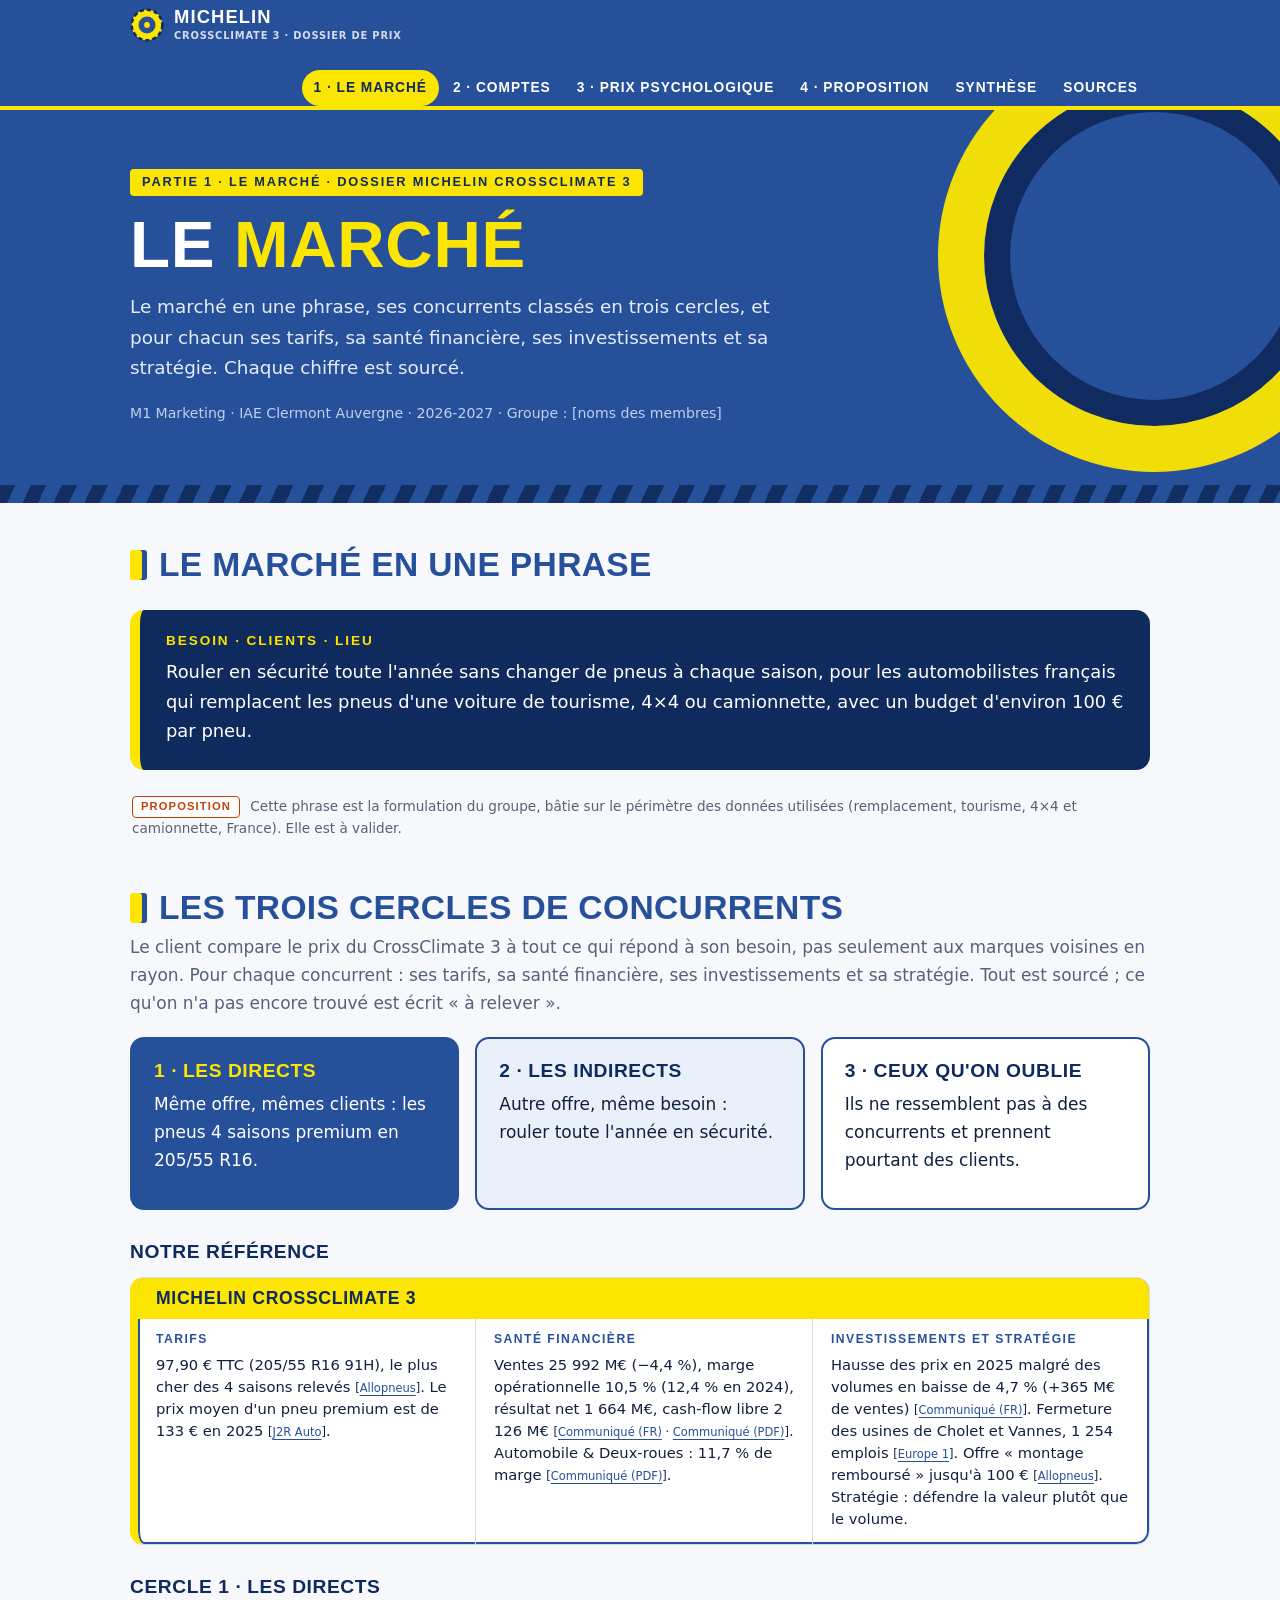
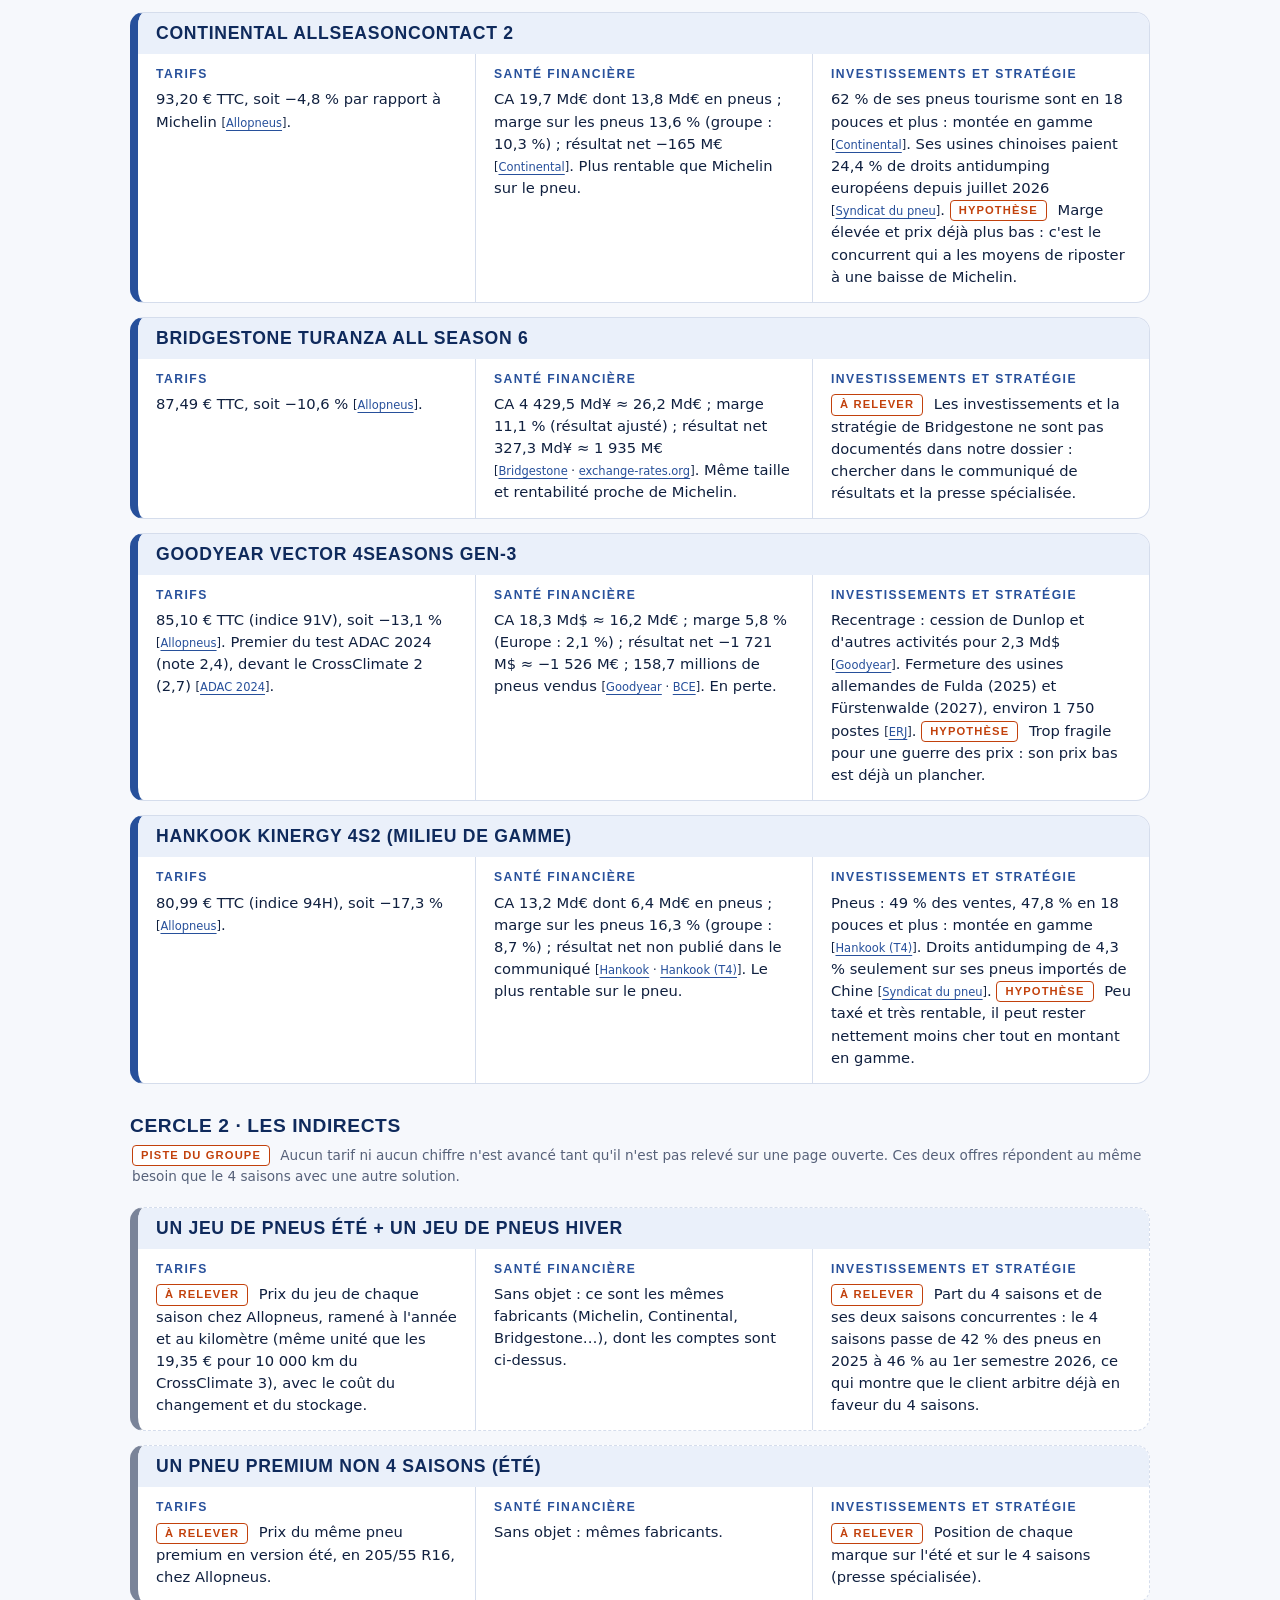
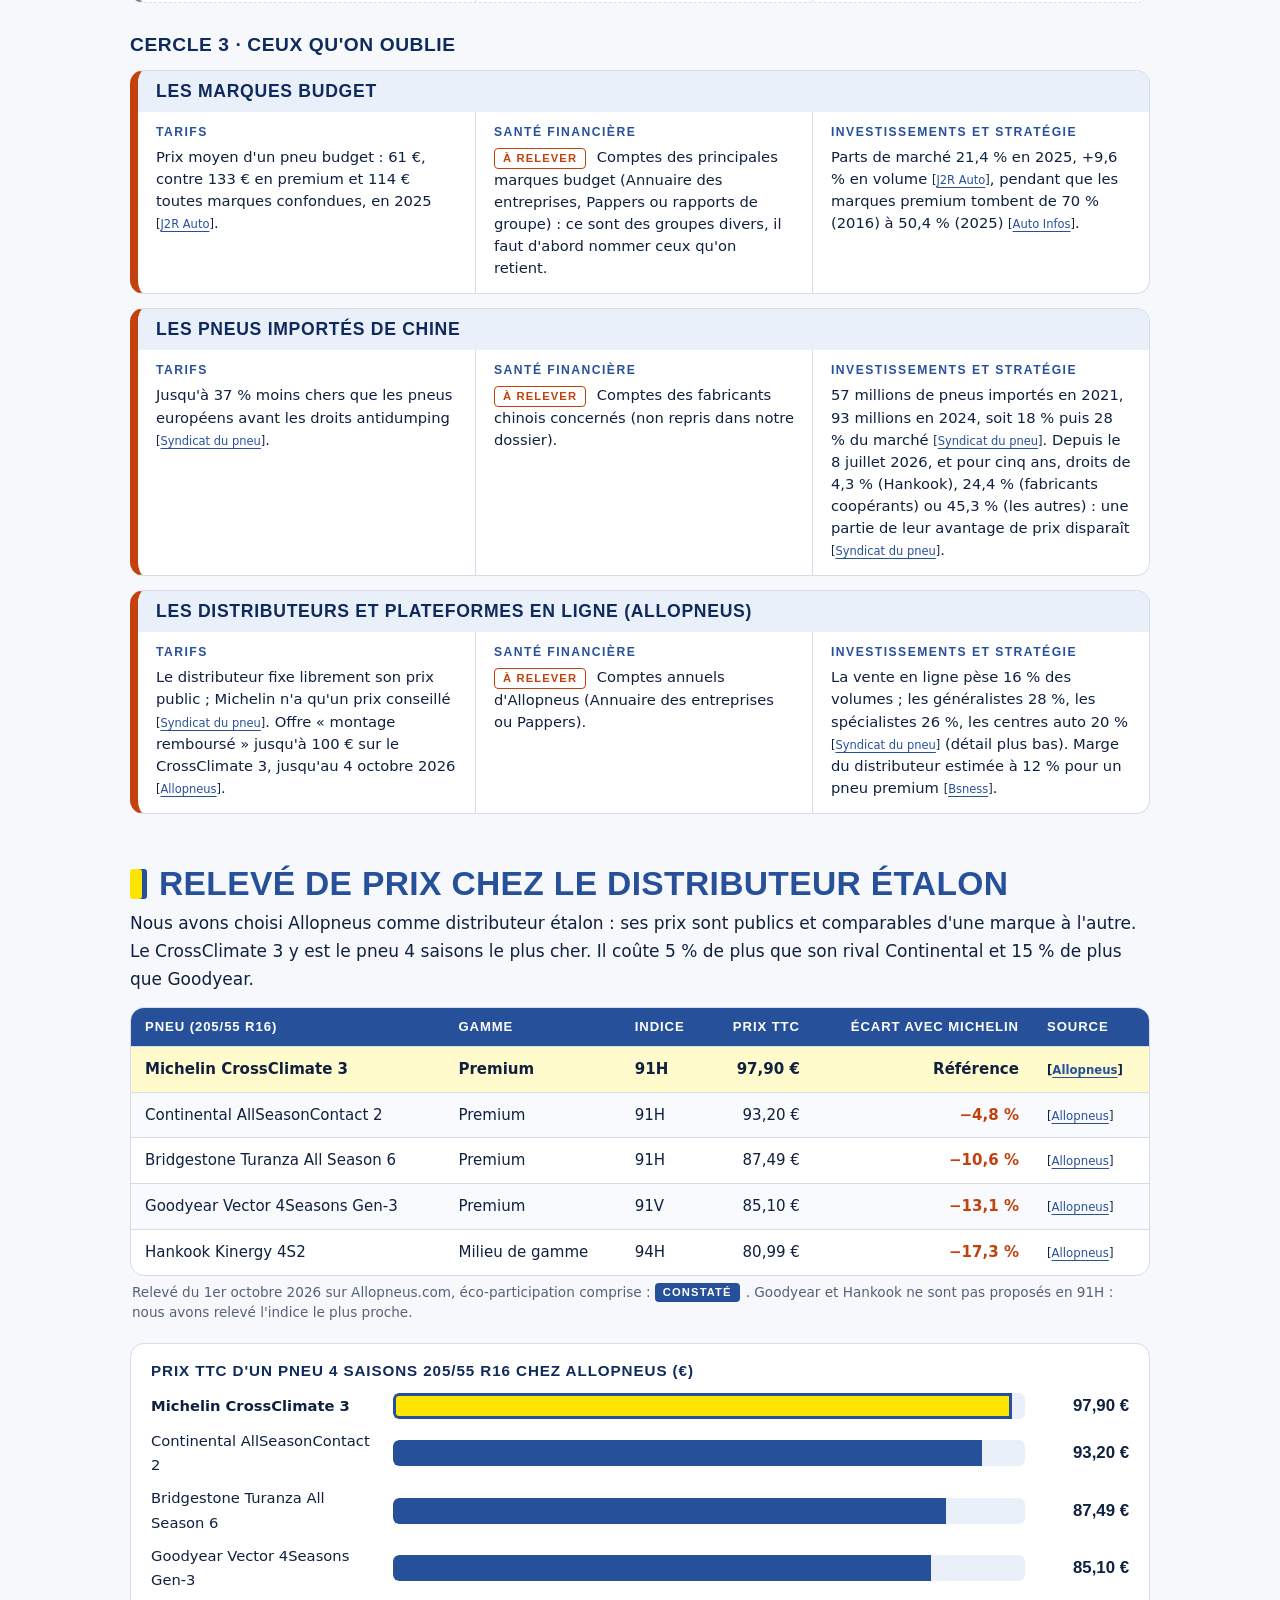
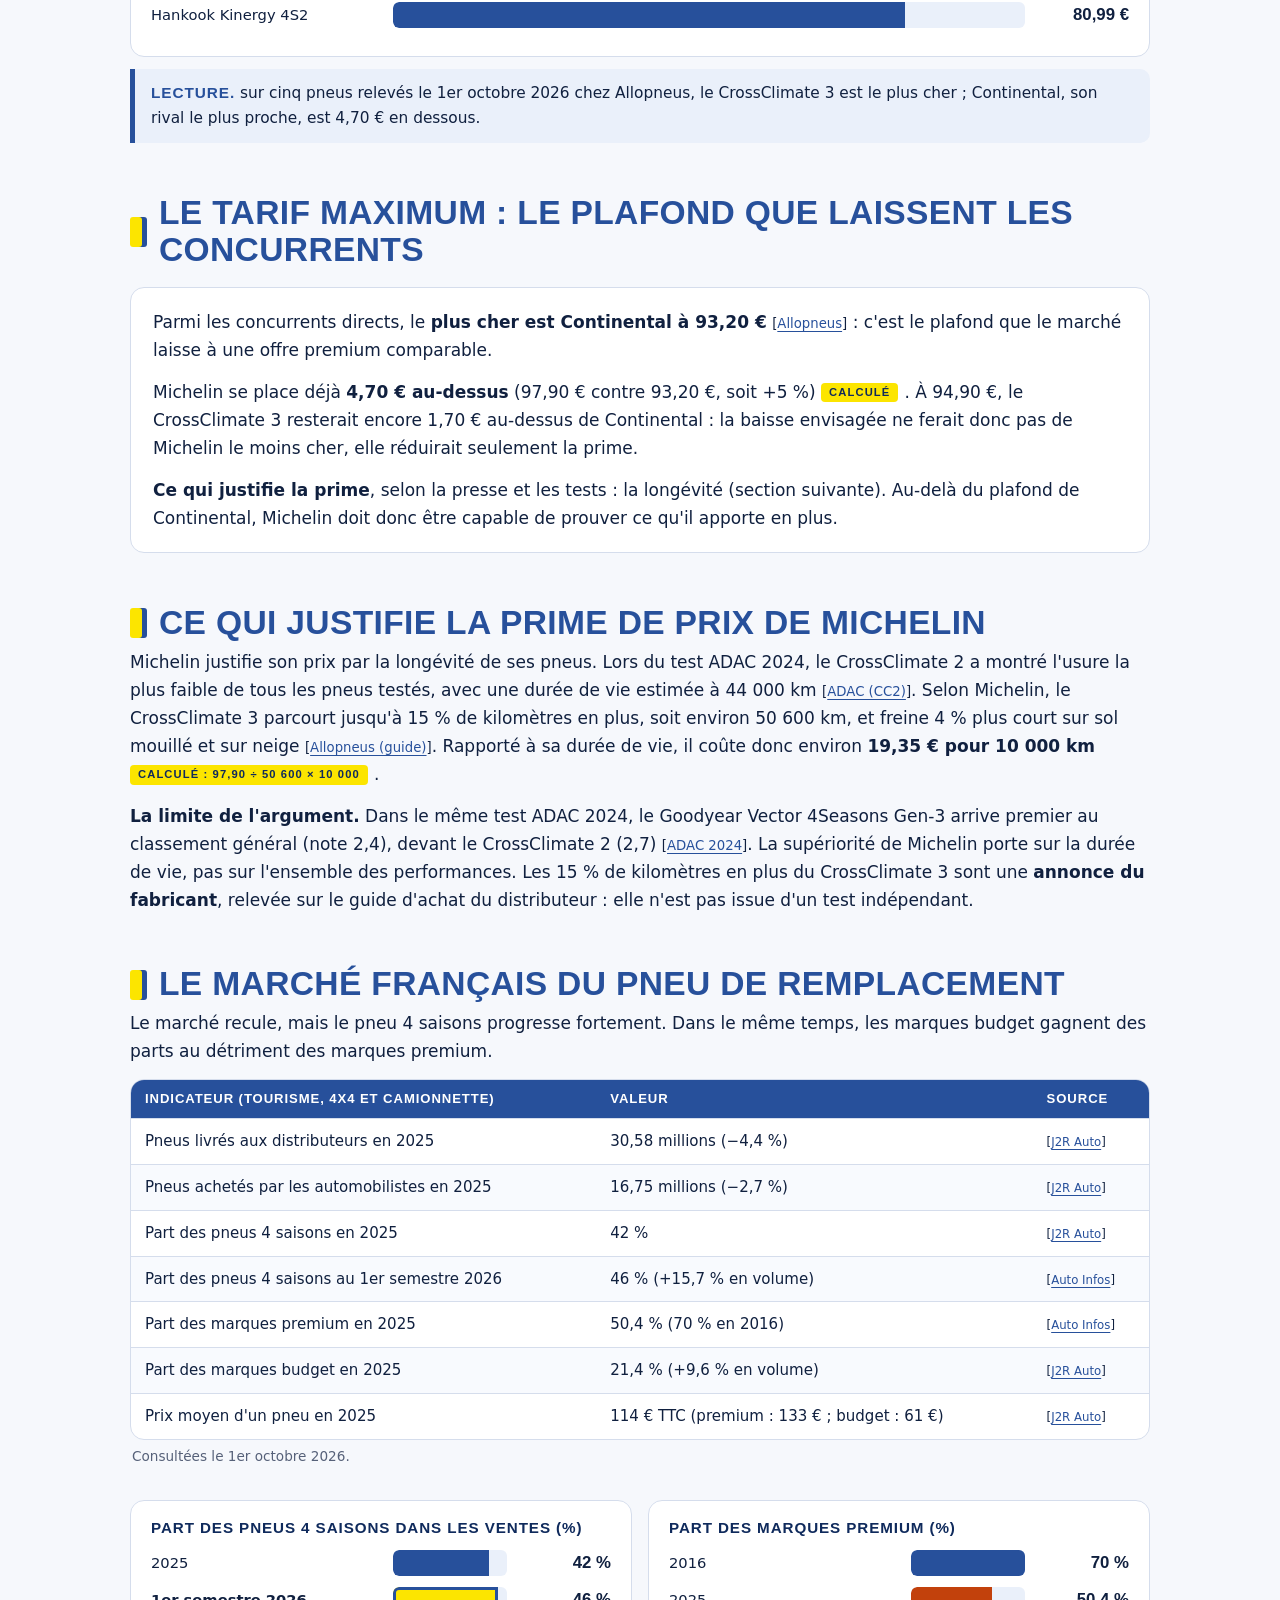
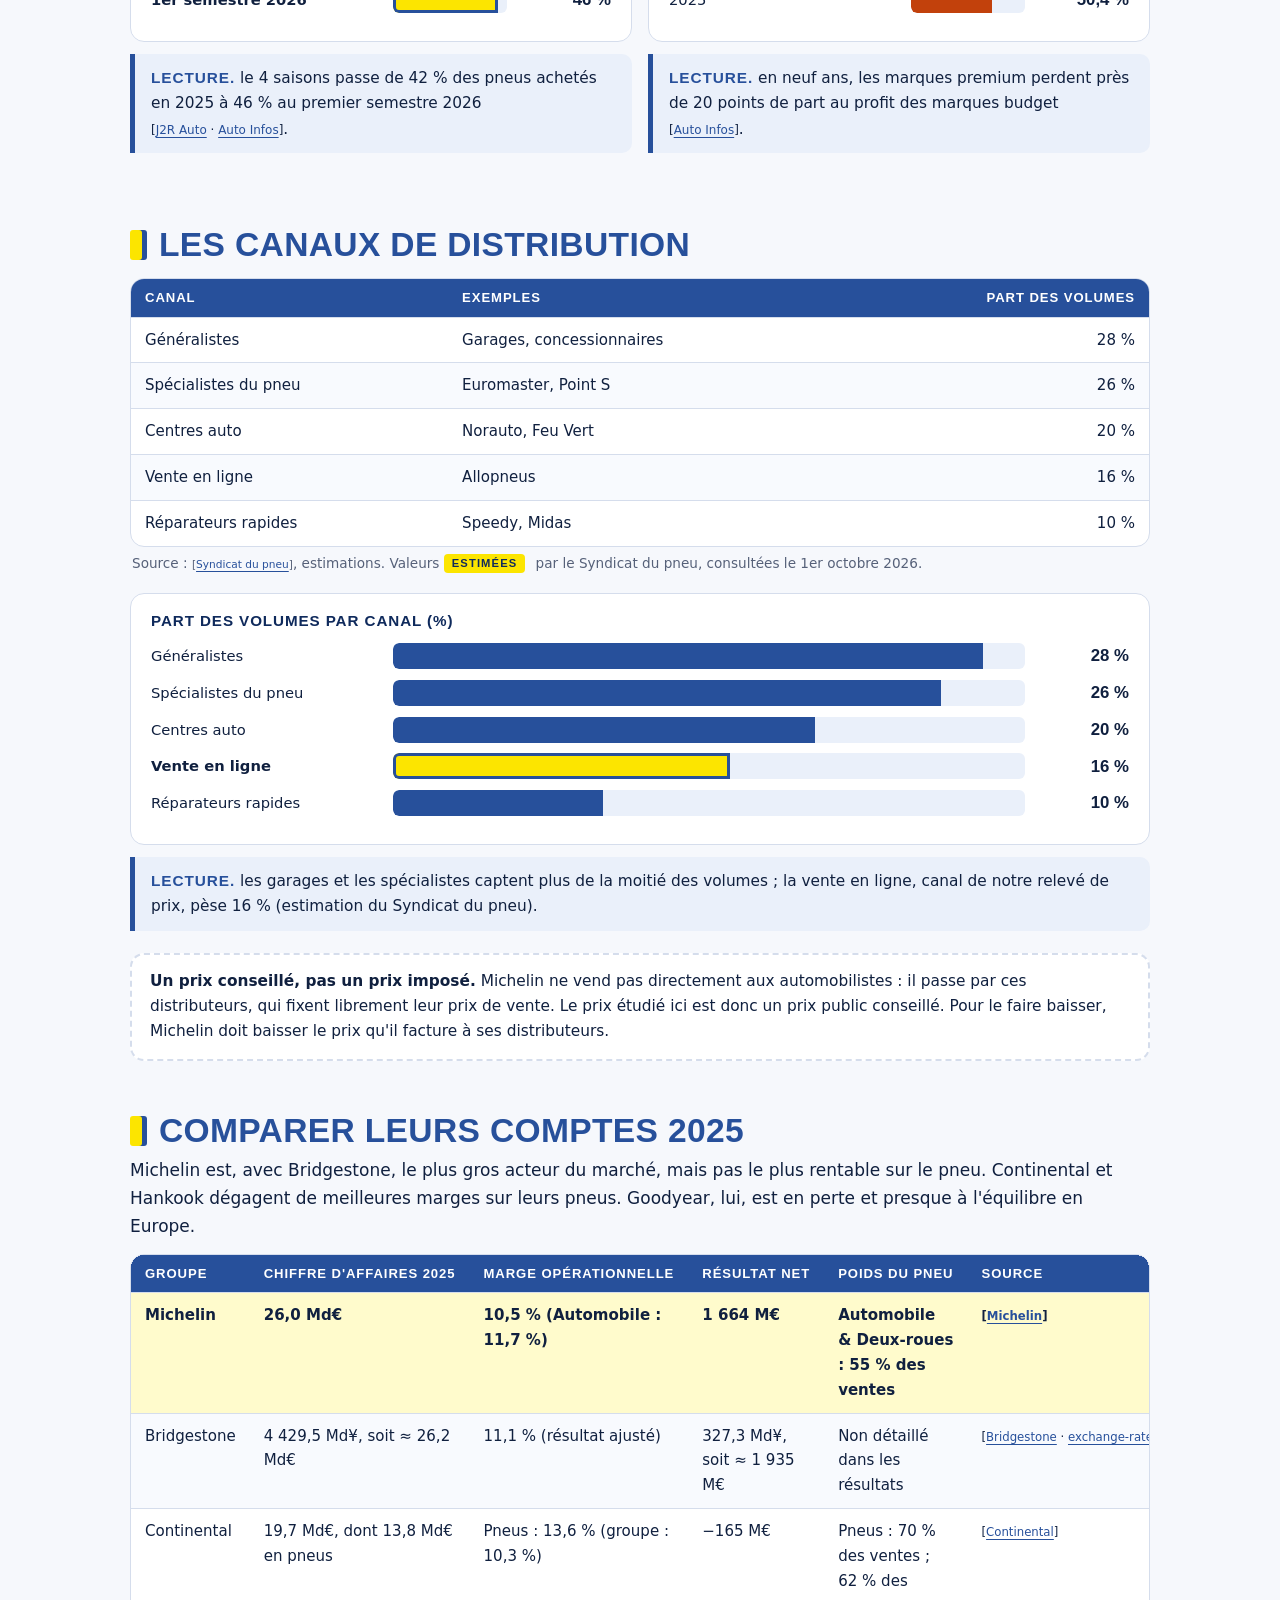
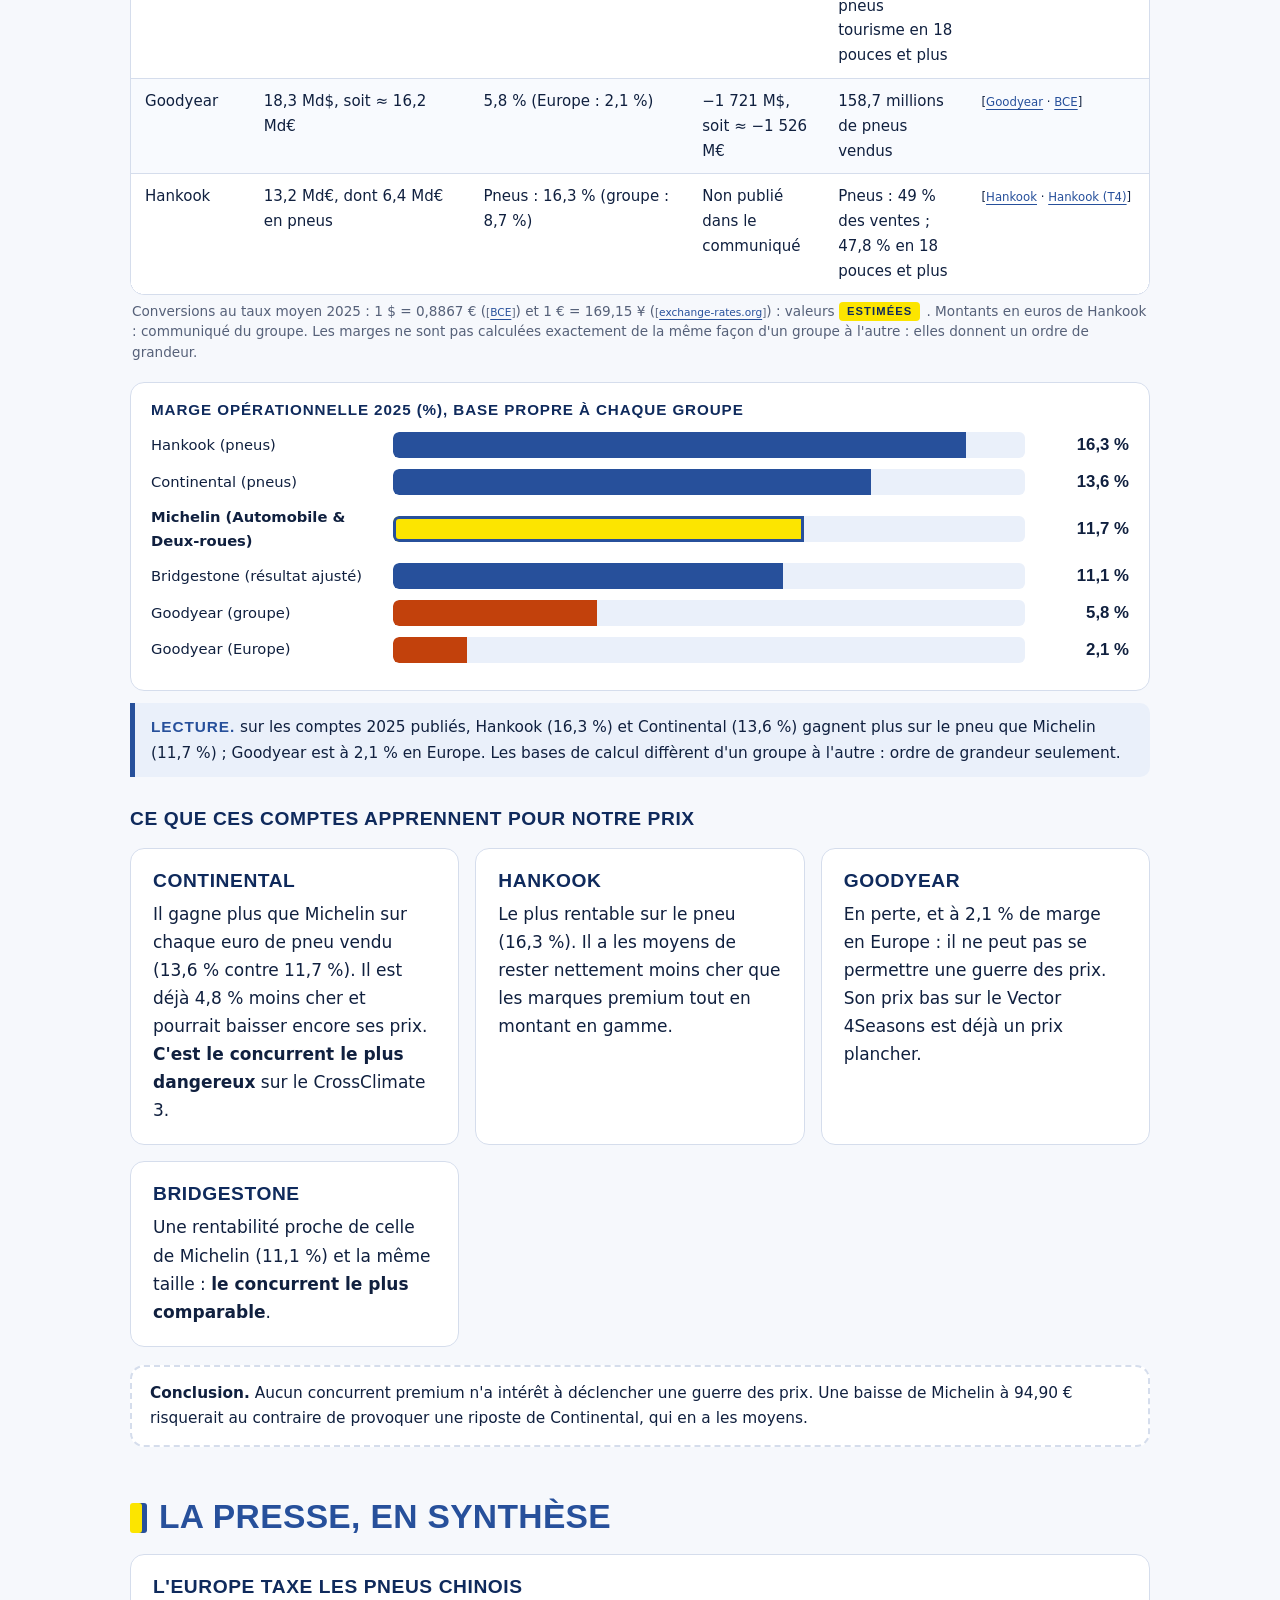
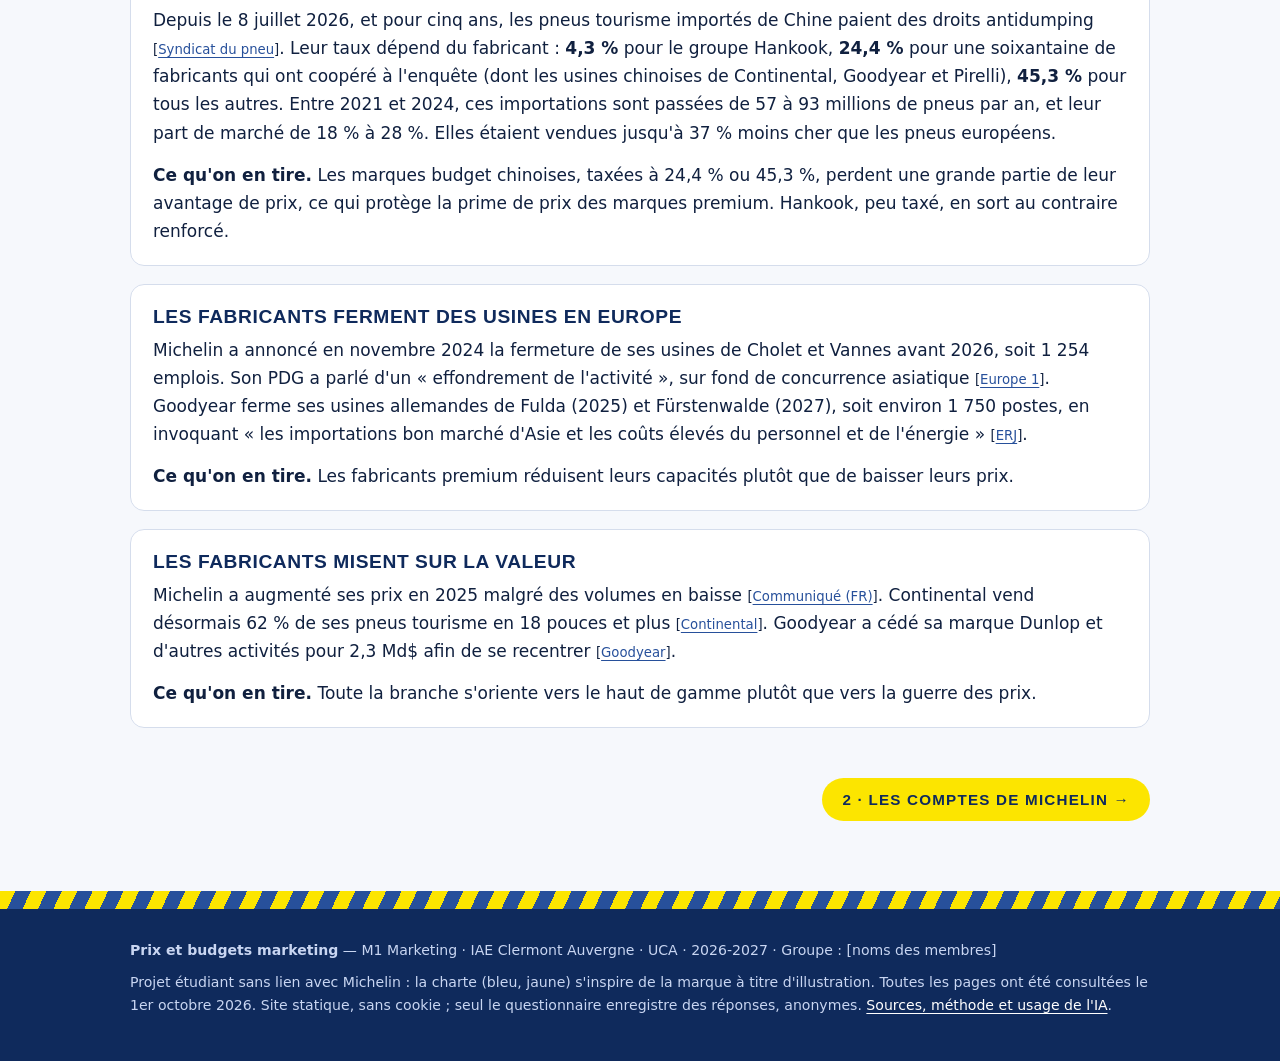
==== index.html @ 801be6cc "Dossier Michelin CrossClimate 3 et questionnaire A/B (Van Westendorp, Gabor-Granger) relié à Google " ====
<!doctype html>
<html lang="fr">
<head>
<meta charset="utf-8">
<meta name="viewport" content="width=device-width, initial-scale=1">
<title>1 · Le marché — Michelin CrossClimate 3</title>
<meta name="description" content="Quel prix pour le pneu 4 saisons de Michelin ? Dossier M1 Marketing, IAE Clermont Auvergne : comptes, marché, prix psychologique, proposition.">
<link rel="icon" href="data:image/svg+xml,%3Csvg viewBox='0 0 40 40' aria-hidden='true'%3E%3Ccircle cx='20' cy='20' r='18' fill='%23FCE500'/%3E%3Ccircle cx='20' cy='20' r='18' fill='none' stroke='%230F2A5C' stroke-width='3' stroke-dasharray='5 3.4'/%3E%3Ccircle cx='20' cy='20' r='10' fill='%2327509B'/%3E%3Ccircle cx='20' cy='20' r='3.4' fill='%23FCE500'/%3E%3C/svg%3E">
<link rel="stylesheet" href="style.css">
</head>
<body>
<header class="haut"><div class="wrap">
<a class="marque" href="index.html"><svg viewBox="0 0 40 40" aria-hidden="true"><circle cx="20" cy="20" r="18" fill="#FCE500"/><circle cx="20" cy="20" r="18" fill="none" stroke="#0F2A5C" stroke-width="3" stroke-dasharray="5 3.4"/><circle cx="20" cy="20" r="10" fill="#27509B"/><circle cx="20" cy="20" r="3.4" fill="#FCE500"/></svg><span>Michelin<small>CrossClimate 3 · dossier de prix</small></span></a>
<nav aria-label="Navigation principale"><a href="index.html" aria-current="page">1 · Le marché</a><a href="comptes.html">2 · Comptes</a><a href="prix-psychologique.html">3 · Prix psychologique</a><a href="proposition.html">4 · Proposition</a><a href="synthese.html">Synthèse</a><a href="sources.html">Sources</a></nav>
</div></header>
<section class="hero"><div class="wrap">
<span class="kicker">Partie 1 · Le marché · Dossier Michelin CrossClimate 3</span>
<h1>Le <em>marché</em></h1>
<p class="chapo">Le marché en une phrase, ses concurrents classés en trois cercles, et pour chacun ses tarifs, sa santé financière, ses investissements et sa stratégie. Chaque chiffre est sourcé.</p>
<p class="meta">M1 Marketing · IAE Clermont Auvergne · 2026-2027 · Groupe : [noms des membres]</p>
</div></section>
<main><div class="wrap">

<h2>Le marché en une phrase</h2>
<div class="question"><strong>Besoin · clients · lieu</strong>
<p>Rouler en sécurité toute l'année sans changer de pneus à chaque saison, pour les automobilistes français qui remplacent les pneus d'une voiture de tourisme, 4×4 ou camionnette, avec un budget d'environ 100 € par pneu.</p></div>
<p class="note"><span class="statut hypo">Proposition</span> Cette phrase est la formulation du groupe, bâtie sur le périmètre des données utilisées (remplacement, tourisme, 4×4 et camionnette, France). Elle est à valider.</p>

<h2>Les trois cercles de concurrents</h2>
<p class="sous">Le client compare le prix du CrossClimate 3 à tout ce qui répond à son besoin, pas seulement aux marques voisines en rayon. Pour chaque concurrent : ses tarifs, sa santé financière, ses investissements et sa stratégie. Tout est sourcé ; ce qu'on n'a pas encore trouvé est écrit « à relever ».</p>

<div class="cercles">
<div class="cercle"><h3>1 · Les directs</h3><p>Même offre, mêmes clients : les pneus 4 saisons premium en 205/55 R16.</p></div>
<div class="cercle"><h3>2 · Les indirects</h3><p>Autre offre, même besoin : rouler toute l'année en sécurité.</p></div>
<div class="cercle"><h3>3 · Ceux qu'on oublie</h3><p>Ils ne ressemblent pas à des concurrents et prennent pourtant des clients.</p></div>
</div>

<h3>Notre référence</h3>
<article class="fiche ref"><header><h4>Michelin CrossClimate 3</h4></header><div class="trois"><div><span>Tarifs</span><p>97,90 € TTC (205/55 R16 91H), le plus cher des 4 saisons relevés <span class="src">[<a href="https://www.allopneus.com/produit/pneu-auto/michelin/tourisme-4saisons/crossclimate-3/205-55r16-91h/0002041955" target="_blank" rel="noopener">Allopneus</a>]</span>. Le prix moyen d'un pneu premium est de 133 € en 2025 <span class="src">[<a href="https://j2rauto.com/rechange/pneus-sous-tension-le-marche-cherche-son-nouveau-point-dequilibre/" target="_blank" rel="noopener">J2R Auto</a>]</span>.</p></div><div><span>Santé financière</span><p>Ventes 25 992 M€ (−4,4 %), marge opérationnelle 10,5 % (12,4 % en 2024), résultat net 1 664 M€, cash-flow libre 2 126 M€ <span class="src">[<a href="https://fr.finance.yahoo.com/actualites/michelin-enregistre-2025-r%C3%A9sultat-op%C3%A9rationnel-164500833.html" target="_blank" rel="noopener">Communiqué (FR)</a> · <a href="https://agngnconpm.cloudimg.io/v7/https:/dgaddcosprod.blob.core.windows.net/cxf-corporate/attachments/zitbllli0ym93f0dm62a9flp-financial-information-at-december-31-2025.pdf" target="_blank" rel="noopener">Communiqué (PDF)</a>]</span>. Automobile &amp; Deux-roues : 11,7 % de marge <span class="src">[<a href="https://agngnconpm.cloudimg.io/v7/https:/dgaddcosprod.blob.core.windows.net/cxf-corporate/attachments/zitbllli0ym93f0dm62a9flp-financial-information-at-december-31-2025.pdf" target="_blank" rel="noopener">Communiqué (PDF)</a>]</span>.</p></div><div><span>Investissements et stratégie</span><p>Hausse des prix en 2025 malgré des volumes en baisse de 4,7 % (+365 M€ de ventes) <span class="src">[<a href="https://fr.finance.yahoo.com/actualites/michelin-enregistre-2025-r%C3%A9sultat-op%C3%A9rationnel-164500833.html" target="_blank" rel="noopener">Communiqué (FR)</a>]</span>. Fermeture des usines de Cholet et Vannes, 1 254 emplois <span class="src">[<a href="https://www.europe1.fr/economie/michelin-va-fermer-ses-usines-de-vannes-et-cholet-annonce-le-groupe-4276993" target="_blank" rel="noopener">Europe 1</a>]</span>. Offre « montage remboursé » jusqu'à 100 € <span class="src">[<a href="https://www.allopneus.com/produit/pneu-auto/michelin/tourisme-4saisons/crossclimate-3/205-55r16-91h/0002041955" target="_blank" rel="noopener">Allopneus</a>]</span>. Stratégie : défendre la valeur plutôt que le volume.</p></div></div></article>

<h3>Cercle 1 · Les directs</h3>
<article class="fiche direct"><header><h4>Continental AllSeasonContact 2</h4></header><div class="trois"><div><span>Tarifs</span><p>93,20 € TTC, soit −4,8 % par rapport à Michelin <span class="src">[<a href="https://www.allopneus.com/produit/pneu-auto/continental/tourisme-4saisons/allseason-contact-2/205-55r16-91h/0006350522" target="_blank" rel="noopener">Allopneus</a>]</span>.</p></div><div><span>Santé financière</span><p>CA 19,7 Md€ dont 13,8 Md€ en pneus ; marge sur les pneus 13,6 % (groupe : 10,3 %) ; résultat net −165 M€ <span class="src">[<a href="https://www.continental.com/en/press/press-releases/20260304-fiscal-year-2025/" target="_blank" rel="noopener">Continental</a>]</span>. Plus rentable que Michelin sur le pneu.</p></div><div><span>Investissements et stratégie</span><p>62 % de ses pneus tourisme sont en 18 pouces et plus : montée en gamme <span class="src">[<a href="https://www.continental.com/en/press/press-releases/20260304-fiscal-year-2025/" target="_blank" rel="noopener">Continental</a>]</span>. Ses usines chinoises paient 24,4 % de droits antidumping européens depuis juillet 2026 <span class="src">[<a href="https://www.syndicatdupneu.org/antidumping-pneumatiques-tc4-originaires-de-chine-droits-definitifs-institues/" target="_blank" rel="noopener">Syndicat du pneu</a>]</span>. <span class='statut hypo'>Hypothèse</span> Marge élevée et prix déjà plus bas : c'est le concurrent qui a les moyens de riposter à une baisse de Michelin.</p></div></div></article>
<article class="fiche direct"><header><h4>Bridgestone Turanza All Season 6</h4></header><div class="trois"><div><span>Tarifs</span><p>87,49 € TTC, soit −10,6 % <span class="src">[<a href="https://www.allopneus.com/produit/pneu-auto/bridgestone/tourisme-4saisons/turanza-all-season-6/205-55r16-91h/0006357654" target="_blank" rel="noopener">Allopneus</a>]</span>.</p></div><div><span>Santé financière</span><p>CA 4 429,5 Md¥ ≈ 26,2 Md€ ; marge 11,1 % (résultat ajusté) ; résultat net 327,3 Md¥ ≈ 1 935 M€ <span class="src">[<a href="https://www.marketscreener.com/news/bridgestone-consolidated-financial-statements-for-fy-2025-ce7e5ddbd18ff52c" target="_blank" rel="noopener">Bridgestone</a> · <a href="https://www.exchange-rates.org/exchange-rate-history/eur-jpy-2025" target="_blank" rel="noopener">exchange-rates.org</a>]</span>. Même taille et rentabilité proche de Michelin.</p></div><div><span>Investissements et stratégie</span><p><span class='statut hypo'>À relever</span> Les investissements et la stratégie de Bridgestone ne sont pas documentés dans notre dossier : chercher dans le communiqué de résultats et la presse spécialisée.</p></div></div></article>
<article class="fiche direct"><header><h4>Goodyear Vector 4Seasons Gen-3</h4></header><div class="trois"><div><span>Tarifs</span><p>85,10 € TTC (indice 91V), soit −13,1 % <span class="src">[<a href="https://www.allopneus.com/produit/pneu-auto/goodyear/tourisme-4saisons/vector-4seasons-gen-3/205-55r16-91v/0005540958" target="_blank" rel="noopener">Allopneus</a>]</span>. Premier du test ADAC 2024 (note 2,4), devant le CrossClimate 2 (2,7) <span class="src">[<a href="https://www.adac.de/rund-ums-fahrzeug/ausstattung-technik-zubehoer/reifen/reifentest/ganzjahresreifen/205-55-r16/" target="_blank" rel="noopener">ADAC 2024</a>]</span>.</p></div><div><span>Santé financière</span><p>CA 18,3 Md$ ≈ 16,2 Md€ ; marge 5,8 % (Europe : 2,1 %) ; résultat net −1 721 M$ ≈ −1 526 M€ ; 158,7 millions de pneus vendus <span class="src">[<a href="https://news.goodyear.com/2026-02-09-Goodyear-Announces-Fourth-Quarter-and-Full-Year-2025-Financial-Results" target="_blank" rel="noopener">Goodyear</a> · <a href="https://www.xrates.eu/european-central-bank-average-2025-exchange-rate" target="_blank" rel="noopener">BCE</a>]</span>. En perte.</p></div><div><span>Investissements et stratégie</span><p>Recentrage : cession de Dunlop et d'autres activités pour 2,3 Md$ <span class="src">[<a href="https://news.goodyear.com/2026-02-09-Goodyear-Announces-Fourth-Quarter-and-Full-Year-2025-Financial-Results" target="_blank" rel="noopener">Goodyear</a>]</span>. Fermeture des usines allemandes de Fulda (2025) et Fürstenwalde (2027), environ 1 750 postes <span class="src">[<a href="https://www.european-rubber-journal.com/article/2094539/goodyear-to-close-down-two-german-tire-factories" target="_blank" rel="noopener">ERJ</a>]</span>. <span class='statut hypo'>Hypothèse</span> Trop fragile pour une guerre des prix : son prix bas est déjà un plancher.</p></div></div></article>
<article class="fiche direct"><header><h4>Hankook Kinergy 4S2 (milieu de gamme)</h4></header><div class="trois"><div><span>Tarifs</span><p>80,99 € TTC (indice 94H), soit −17,3 % <span class="src">[<a href="https://www.allopneus.com/produit/pneu-auto/hankook/tourisme-4saisons/kinergy-4s-2/205-55r16-94h/0004885718" target="_blank" rel="noopener">Allopneus</a>]</span>.</p></div><div><span>Santé financière</span><p>CA 13,2 Md€ dont 6,4 Md€ en pneus ; marge sur les pneus 16,3 % (groupe : 8,7 %) ; résultat net non publié dans le communiqué <span class="src">[<a href="https://www.hankooktire-mediacenter.com/press-release/news/hankook-reports-2025-revenue-of-eur-1319-billion-and-operating-profit-of-eur-115-billion" target="_blank" rel="noopener">Hankook</a> · <a href="https://www.hankooktire-mediacenter.com/fileadmin/user_upload/MediaCenter/images/company/corporate/Reports/Quarterly_Reports/2025/25_4Q_IR_Results_ENG.pdf" target="_blank" rel="noopener">Hankook (T4)</a>]</span>. Le plus rentable sur le pneu.</p></div><div><span>Investissements et stratégie</span><p>Pneus : 49 % des ventes, 47,8 % en 18 pouces et plus : montée en gamme <span class="src">[<a href="https://www.hankooktire-mediacenter.com/fileadmin/user_upload/MediaCenter/images/company/corporate/Reports/Quarterly_Reports/2025/25_4Q_IR_Results_ENG.pdf" target="_blank" rel="noopener">Hankook (T4)</a>]</span>. Droits antidumping de 4,3 % seulement sur ses pneus importés de Chine <span class="src">[<a href="https://www.syndicatdupneu.org/antidumping-pneumatiques-tc4-originaires-de-chine-droits-definitifs-institues/" target="_blank" rel="noopener">Syndicat du pneu</a>]</span>. <span class='statut hypo'>Hypothèse</span> Peu taxé et très rentable, il peut rester nettement moins cher tout en montant en gamme.</p></div></div></article>

<h3>Cercle 2 · Les indirects</h3>
<p class="note"><span class="statut hypo">Piste du groupe</span> Aucun tarif ni aucun chiffre n'est avancé tant qu'il n'est pas relevé sur une page ouverte. Ces deux offres répondent au même besoin que le 4 saisons avec une autre solution.</p>
<article class="fiche indirect"><header><h4>Un jeu de pneus été + un jeu de pneus hiver</h4></header><div class="trois"><div><span>Tarifs</span><p><span class='statut hypo'>À relever</span> Prix du jeu de chaque saison chez Allopneus, ramené à l'année et au kilomètre (même unité que les 19,35 € pour 10 000 km du CrossClimate 3), avec le coût du changement et du stockage.</p></div><div><span>Santé financière</span><p>Sans objet : ce sont les mêmes fabricants (Michelin, Continental, Bridgestone…), dont les comptes sont ci-dessus.</p></div><div><span>Investissements et stratégie</span><p><span class='statut hypo'>À relever</span> Part du 4 saisons et de ses deux saisons concurrentes : le 4 saisons passe de 42 % des pneus en 2025 à 46 % au 1er semestre 2026, ce qui montre que le client arbitre déjà en faveur du 4 saisons.</p></div></div></article>
<article class="fiche indirect"><header><h4>Un pneu premium non 4 saisons (été)</h4></header><div class="trois"><div><span>Tarifs</span><p><span class='statut hypo'>À relever</span> Prix du même pneu premium en version été, en 205/55 R16, chez Allopneus.</p></div><div><span>Santé financière</span><p>Sans objet : mêmes fabricants.</p></div><div><span>Investissements et stratégie</span><p><span class='statut hypo'>À relever</span> Position de chaque marque sur l'été et sur le 4 saisons (presse spécialisée).</p></div></div></article>

<h3>Cercle 3 · Ceux qu'on oublie</h3>
<article class="fiche oublie"><header><h4>Les marques budget</h4></header><div class="trois"><div><span>Tarifs</span><p>Prix moyen d'un pneu budget : 61 €, contre 133 € en premium et 114 € toutes marques confondues, en 2025 <span class="src">[<a href="https://j2rauto.com/rechange/pneus-sous-tension-le-marche-cherche-son-nouveau-point-dequilibre/" target="_blank" rel="noopener">J2R Auto</a>]</span>.</p></div><div><span>Santé financière</span><p><span class='statut hypo'>À relever</span> Comptes des principales marques budget (Annuaire des entreprises, Pappers ou rapports de groupe) : ce sont des groupes divers, il faut d'abord nommer ceux qu'on retient.</p></div><div><span>Investissements et stratégie</span><p>Parts de marché 21,4 % en 2025, +9,6 % en volume <span class="src">[<a href="https://j2rauto.com/rechange/pneus-sous-tension-le-marche-cherche-son-nouveau-point-dequilibre/" target="_blank" rel="noopener">J2R Auto</a>]</span>, pendant que les marques premium tombent de 70 % (2016) à 50,4 % (2025) <span class="src">[<a href="https://www.auto-infos.fr/article/entre-arbitrages-budgetaires-et-montee-du-4-saisons-le-marche-du-pneumatique-se-transforme.290862" target="_blank" rel="noopener">Auto Infos</a>]</span>.</p></div></div></article>
<article class="fiche oublie"><header><h4>Les pneus importés de Chine</h4></header><div class="trois"><div><span>Tarifs</span><p>Jusqu'à 37 % moins chers que les pneus européens avant les droits antidumping <span class="src">[<a href="https://www.syndicatdupneu.org/antidumping-pneumatiques-tc4-originaires-de-chine-droits-definitifs-institues/" target="_blank" rel="noopener">Syndicat du pneu</a>]</span>.</p></div><div><span>Santé financière</span><p><span class='statut hypo'>À relever</span> Comptes des fabricants chinois concernés (non repris dans notre dossier).</p></div><div><span>Investissements et stratégie</span><p>57 millions de pneus importés en 2021, 93 millions en 2024, soit 18 % puis 28 % du marché <span class="src">[<a href="https://www.syndicatdupneu.org/antidumping-pneumatiques-tc4-originaires-de-chine-droits-definitifs-institues/" target="_blank" rel="noopener">Syndicat du pneu</a>]</span>. Depuis le 8 juillet 2026, et pour cinq ans, droits de 4,3 % (Hankook), 24,4 % (fabricants coopérants) ou 45,3 % (les autres) : une partie de leur avantage de prix disparaît <span class="src">[<a href="https://www.syndicatdupneu.org/antidumping-pneumatiques-tc4-originaires-de-chine-droits-definitifs-institues/" target="_blank" rel="noopener">Syndicat du pneu</a>]</span>.</p></div></div></article>
<article class="fiche oublie"><header><h4>Les distributeurs et plateformes en ligne (Allopneus)</h4></header><div class="trois"><div><span>Tarifs</span><p>Le distributeur fixe librement son prix public ; Michelin n'a qu'un prix conseillé <span class="src">[<a href="https://www.syndicatdupneu.org/marche-pneumatique/" target="_blank" rel="noopener">Syndicat du pneu</a>]</span>. Offre « montage remboursé » jusqu'à 100 € sur le CrossClimate 3, jusqu'au 4 octobre 2026 <span class="src">[<a href="https://www.allopneus.com/produit/pneu-auto/michelin/tourisme-4saisons/crossclimate-3/205-55r16-91h/0002041955" target="_blank" rel="noopener">Allopneus</a>]</span>.</p></div><div><span>Santé financière</span><p><span class='statut hypo'>À relever</span> Comptes annuels d'Allopneus (Annuaire des entreprises ou Pappers).</p></div><div><span>Investissements et stratégie</span><p>La vente en ligne pèse 16 % des volumes ; les généralistes 28 %, les spécialistes 26 %, les centres auto 20 % <span class="src">[<a href="https://www.syndicatdupneu.org/marche-pneumatique/" target="_blank" rel="noopener">Syndicat du pneu</a>]</span> (détail plus bas). Marge du distributeur estimée à 12 % pour un pneu premium <span class="src">[<a href="https://bsness.fr/rentabilite-centre-de-pneus/" target="_blank" rel="noopener">Bsness</a>]</span>.</p></div></div></article>

<h2>Relevé de prix chez le distributeur étalon</h2>
<p>Nous avons choisi Allopneus comme distributeur étalon : ses prix sont publics et comparables d'une marque à l'autre. Le CrossClimate 3 y est le pneu 4 saisons le plus cher. Il coûte 5 % de plus que son rival Continental et 15 % de plus que Goodyear.</p>
<div class="tableau"><table><thead><tr><th class="">Pneu (205/55 R16)</th><th class="">Gamme</th><th class="">Indice</th><th class="n">Prix TTC</th><th class="n">Écart avec Michelin</th><th class="">Source</th></tr></thead><tbody><tr class="ref"><td class="">Michelin CrossClimate 3</td><td class="">Premium</td><td class="">91H</td><td class="n">97,90 €</td><td class="n">Référence</td><td class=""><span class="src">[<a href="https://www.allopneus.com/produit/pneu-auto/michelin/tourisme-4saisons/crossclimate-3/205-55r16-91h/0002041955" target="_blank" rel="noopener">Allopneus</a>]</span></td></tr><tr><td class="">Continental AllSeasonContact 2</td><td class="">Premium</td><td class="">91H</td><td class="n">93,20 €</td><td class="n"><span class="neg">−4,8 %</span></td><td class=""><span class="src">[<a href="https://www.allopneus.com/produit/pneu-auto/continental/tourisme-4saisons/allseason-contact-2/205-55r16-91h/0006350522" target="_blank" rel="noopener">Allopneus</a>]</span></td></tr><tr><td class="">Bridgestone Turanza All Season 6</td><td class="">Premium</td><td class="">91H</td><td class="n">87,49 €</td><td class="n"><span class="neg">−10,6 %</span></td><td class=""><span class="src">[<a href="https://www.allopneus.com/produit/pneu-auto/bridgestone/tourisme-4saisons/turanza-all-season-6/205-55r16-91h/0006357654" target="_blank" rel="noopener">Allopneus</a>]</span></td></tr><tr><td class="">Goodyear Vector 4Seasons Gen-3</td><td class="">Premium</td><td class="">91V</td><td class="n">85,10 €</td><td class="n"><span class="neg">−13,1 %</span></td><td class=""><span class="src">[<a href="https://www.allopneus.com/produit/pneu-auto/goodyear/tourisme-4saisons/vector-4seasons-gen-3/205-55r16-91v/0005540958" target="_blank" rel="noopener">Allopneus</a>]</span></td></tr><tr><td class="">Hankook Kinergy 4S2</td><td class="">Milieu de gamme</td><td class="">94H</td><td class="n">80,99 €</td><td class="n"><span class="neg">−17,3 %</span></td><td class=""><span class="src">[<a href="https://www.allopneus.com/produit/pneu-auto/hankook/tourisme-4saisons/kinergy-4s-2/205-55r16-94h/0004885718" target="_blank" rel="noopener">Allopneus</a>]</span></td></tr></tbody></table></div><p class="note">Relevé du 1er octobre 2026 sur Allopneus.com, éco-participation comprise : <span class='statut constate'>constaté</span>. Goodyear et Hankook ne sont pas proposés en 91H : nous avons relevé l'indice le plus proche.</p>
<div class="bars"><h4>Prix TTC d'un pneu 4 saisons 205/55 R16 chez Allopneus (€)</h4><div class="bar vedette"><span class="lab">Michelin CrossClimate 3</span><span class="track"><i style="width:97.9%"></i></span><b>97,90 €</b></div><div class="bar "><span class="lab">Continental AllSeasonContact 2</span><span class="track"><i style="width:93.2%"></i></span><b>93,20 €</b></div><div class="bar "><span class="lab">Bridgestone Turanza All Season 6</span><span class="track"><i style="width:87.5%"></i></span><b>87,49 €</b></div><div class="bar "><span class="lab">Goodyear Vector 4Seasons Gen-3</span><span class="track"><i style="width:85.1%"></i></span><b>85,10 €</b></div><div class="bar "><span class="lab">Hankook Kinergy 4S2</span><span class="track"><i style="width:81.0%"></i></span><b>80,99 €</b></div></div>
<p class="lecture"><b>Lecture.</b> sur cinq pneus relevés le 1er octobre 2026 chez Allopneus, le CrossClimate 3 est le plus cher ; Continental, son rival le plus proche, est 4,70 € en dessous.</p>

<h2>Le tarif maximum : le plafond que laissent les concurrents</h2>
<div class="carte">
<p>Parmi les concurrents directs, le <b>plus cher est Continental à 93,20 €</b> <span class="src">[<a href="https://www.allopneus.com/produit/pneu-auto/continental/tourisme-4saisons/allseason-contact-2/205-55r16-91h/0006350522" target="_blank" rel="noopener">Allopneus</a>]</span> : c'est le plafond que le marché laisse à une offre premium comparable.</p>
<p>Michelin se place déjà <b>4,70 € au-dessus</b> (97,90 € contre 93,20 €, soit +5 %) <span class="statut estime">Calculé</span>. À 94,90 €, le CrossClimate 3 resterait encore 1,70 € au-dessus de Continental : la baisse envisagée ne ferait donc pas de Michelin le moins cher, elle réduirait seulement la prime.</p>
<p><b>Ce qui justifie la prime</b>, selon la presse et les tests : la longévité (section suivante). Au-delà du plafond de Continental, Michelin doit donc être capable de prouver ce qu'il apporte en plus.</p>
</div>

<h2>Ce qui justifie la prime de prix de Michelin</h2>
<p>Michelin justifie son prix par la longévité de ses pneus. Lors du test ADAC 2024, le CrossClimate 2 a montré l'usure la plus faible de tous les pneus testés, avec une durée de vie estimée à 44 000 km <span class="src">[<a href="https://www.adac.de/rund-ums-fahrzeug/ausstattung-technik-zubehoer/reifen/reifentest/ganzjahresreifen/205-55-r16/michelin-crossclimate-2-id-4844/" target="_blank" rel="noopener">ADAC (CC2)</a>]</span>. Selon Michelin, le CrossClimate 3 parcourt jusqu'à 15 % de kilomètres en plus, soit environ 50 600 km, et freine 4 % plus court sur sol mouillé et sur neige <span class="src">[<a href="https://www.allopneus.com/guide-pratique/auto/guide-achat/michelin-crossclimate-3/" target="_blank" rel="noopener">Allopneus (guide)</a>]</span>. Rapporté à sa durée de vie, il coûte donc environ <b>19,35 € pour 10 000 km</b> <span class="statut estime">Calculé : 97,90 ÷ 50 600 × 10 000</span>.</p>
<p><b>La limite de l'argument.</b> Dans le même test ADAC 2024, le Goodyear Vector 4Seasons Gen-3 arrive premier au classement général (note 2,4), devant le CrossClimate 2 (2,7) <span class="src">[<a href="https://www.adac.de/rund-ums-fahrzeug/ausstattung-technik-zubehoer/reifen/reifentest/ganzjahresreifen/205-55-r16/" target="_blank" rel="noopener">ADAC 2024</a>]</span>. La supériorité de Michelin porte sur la durée de vie, pas sur l'ensemble des performances. Les 15 % de kilomètres en plus du CrossClimate 3 sont une <b>annonce du fabricant</b>, relevée sur le guide d'achat du distributeur : elle n'est pas issue d'un test indépendant.</p>

<h2>Le marché français du pneu de remplacement</h2>
<p>Le marché recule, mais le pneu 4 saisons progresse fortement. Dans le même temps, les marques budget gagnent des parts au détriment des marques premium.</p>
<div class="tableau"><table><thead><tr><th class="">Indicateur (tourisme, 4x4 et camionnette)</th><th class="">Valeur</th><th class="">Source</th></tr></thead><tbody><tr><td class="">Pneus livrés aux distributeurs en 2025</td><td class="">30,58 millions (−4,4 %)</td><td class=""><span class="src">[<a href="https://j2rauto.com/rechange/pneus-sous-tension-le-marche-cherche-son-nouveau-point-dequilibre/" target="_blank" rel="noopener">J2R Auto</a>]</span></td></tr><tr><td class="">Pneus achetés par les automobilistes en 2025</td><td class="">16,75 millions (−2,7 %)</td><td class=""><span class="src">[<a href="https://j2rauto.com/rechange/pneus-sous-tension-le-marche-cherche-son-nouveau-point-dequilibre/" target="_blank" rel="noopener">J2R Auto</a>]</span></td></tr><tr><td class="">Part des pneus 4 saisons en 2025</td><td class="">42 %</td><td class=""><span class="src">[<a href="https://j2rauto.com/rechange/pneus-sous-tension-le-marche-cherche-son-nouveau-point-dequilibre/" target="_blank" rel="noopener">J2R Auto</a>]</span></td></tr><tr><td class="">Part des pneus 4 saisons au 1er semestre 2026</td><td class="">46 % (+15,7 % en volume)</td><td class=""><span class="src">[<a href="https://www.auto-infos.fr/article/pneumatiques-un-marche-toujours-atone-tandis-que-le-4-saisons-poursuit-sa-percee.293693" target="_blank" rel="noopener">Auto Infos</a>]</span></td></tr><tr><td class="">Part des marques premium en 2025</td><td class="">50,4 % (70 % en 2016)</td><td class=""><span class="src">[<a href="https://www.auto-infos.fr/article/entre-arbitrages-budgetaires-et-montee-du-4-saisons-le-marche-du-pneumatique-se-transforme.290862" target="_blank" rel="noopener">Auto Infos</a>]</span></td></tr><tr><td class="">Part des marques budget en 2025</td><td class="">21,4 % (+9,6 % en volume)</td><td class=""><span class="src">[<a href="https://j2rauto.com/rechange/pneus-sous-tension-le-marche-cherche-son-nouveau-point-dequilibre/" target="_blank" rel="noopener">J2R Auto</a>]</span></td></tr><tr><td class="">Prix moyen d'un pneu en 2025</td><td class="">114 € TTC (premium : 133 € ; budget : 61 €)</td><td class=""><span class="src">[<a href="https://j2rauto.com/rechange/pneus-sous-tension-le-marche-cherche-son-nouveau-point-dequilibre/" target="_blank" rel="noopener">J2R Auto</a>]</span></td></tr></tbody></table></div><p class="note">Consultées le 1er octobre 2026.</p>
<div class="grille">
<div><div class="bars"><h4>Part des pneus 4 saisons dans les ventes (%)</h4><div class="bar "><span class="lab">2025</span><span class="track"><i style="width:84.0%"></i></span><b>42 %</b></div><div class="bar vedette"><span class="lab">1er semestre 2026</span><span class="track"><i style="width:92.0%"></i></span><b>46 %</b></div></div>
<p class="lecture"><b>Lecture.</b> le 4 saisons passe de 42 % des pneus achetés en 2025 à 46 % au premier semestre 2026 <span class="src">[<a href="https://j2rauto.com/rechange/pneus-sous-tension-le-marche-cherche-son-nouveau-point-dequilibre/" target="_blank" rel="noopener">J2R Auto</a> · <a href="https://www.auto-infos.fr/article/pneumatiques-un-marche-toujours-atone-tandis-que-le-4-saisons-poursuit-sa-percee.293693" target="_blank" rel="noopener">Auto Infos</a>]</span>.</p></div>
<div><div class="bars"><h4>Part des marques premium (%)</h4><div class="bar "><span class="lab">2016</span><span class="track"><i style="width:100.0%"></i></span><b>70 %</b></div><div class="bar alerte"><span class="lab">2025</span><span class="track"><i style="width:71.4%"></i></span><b>50,4 %</b></div></div>
<p class="lecture"><b>Lecture.</b> en neuf ans, les marques premium perdent près de 20 points de part au profit des marques budget <span class="src">[<a href="https://www.auto-infos.fr/article/entre-arbitrages-budgetaires-et-montee-du-4-saisons-le-marche-du-pneumatique-se-transforme.290862" target="_blank" rel="noopener">Auto Infos</a>]</span>.</p></div>
</div>

<h2>Les canaux de distribution</h2>
<div class="tableau"><table><thead><tr><th class="">Canal</th><th class="">Exemples</th><th class="n">Part des volumes</th></tr></thead><tbody><tr><td class="">Généralistes</td><td class="">Garages, concessionnaires</td><td class="n">28 %</td></tr><tr><td class="">Spécialistes du pneu</td><td class="">Euromaster, Point S</td><td class="n">26 %</td></tr><tr><td class="">Centres auto</td><td class="">Norauto, Feu Vert</td><td class="n">20 %</td></tr><tr><td class="">Vente en ligne</td><td class="">Allopneus</td><td class="n">16 %</td></tr><tr><td class="">Réparateurs rapides</td><td class="">Speedy, Midas</td><td class="n">10 %</td></tr></tbody></table></div><p class="note">Source : <span class="src">[<a href="https://www.syndicatdupneu.org/marche-pneumatique/" target="_blank" rel="noopener">Syndicat du pneu</a>]</span>, estimations. Valeurs <span class='statut estime'>estimées</span> par le Syndicat du pneu, consultées le 1er octobre 2026.</p>
<div class="bars"><h4>Part des volumes par canal (%)</h4><div class="bar "><span class="lab">Généralistes</span><span class="track"><i style="width:93.3%"></i></span><b>28 %</b></div><div class="bar "><span class="lab">Spécialistes du pneu</span><span class="track"><i style="width:86.7%"></i></span><b>26 %</b></div><div class="bar "><span class="lab">Centres auto</span><span class="track"><i style="width:66.7%"></i></span><b>20 %</b></div><div class="bar vedette"><span class="lab">Vente en ligne</span><span class="track"><i style="width:53.3%"></i></span><b>16 %</b></div><div class="bar "><span class="lab">Réparateurs rapides</span><span class="track"><i style="width:33.3%"></i></span><b>10 %</b></div></div>
<p class="lecture"><b>Lecture.</b> les garages et les spécialistes captent plus de la moitié des volumes ; la vente en ligne, canal de notre relevé de prix, pèse 16 % (estimation du Syndicat du pneu).</p>
<div class="encart"><b>Un prix conseillé, pas un prix imposé.</b> Michelin ne vend pas directement aux automobilistes : il passe par ces distributeurs, qui fixent librement leur prix de vente. Le prix étudié ici est donc un prix public conseillé. Pour le faire baisser, Michelin doit baisser le prix qu'il facture à ses distributeurs.</div>

<h2>Comparer leurs comptes 2025</h2>
<p>Michelin est, avec Bridgestone, le plus gros acteur du marché, mais pas le plus rentable sur le pneu. Continental et Hankook dégagent de meilleures marges sur leurs pneus. Goodyear, lui, est en perte et presque à l'équilibre en Europe.</p>
<div class="tableau"><table><thead><tr><th class="">Groupe</th><th class="">Chiffre d'affaires 2025</th><th class="">Marge opérationnelle</th><th class="">Résultat net</th><th class="">Poids du pneu</th><th class="">Source</th></tr></thead><tbody><tr class="ref"><td class="">Michelin</td><td class="">26,0 Md€</td><td class="">10,5 % (Automobile : 11,7 %)</td><td class="">1 664 M€</td><td class="">Automobile &amp; Deux-roues : 55 % des ventes</td><td class=""><span class="src">[<a href="https://www.michelin.com/en/publications/group/financial-information-december-31-2025" target="_blank" rel="noopener">Michelin</a>]</span></td></tr><tr><td class="">Bridgestone</td><td class="">4 429,5 Md¥, soit ≈ 26,2 Md€</td><td class="">11,1 % (résultat ajusté)</td><td class="">327,3 Md¥, soit ≈ 1 935 M€</td><td class="">Non détaillé dans les résultats</td><td class=""><span class="src">[<a href="https://www.marketscreener.com/news/bridgestone-consolidated-financial-statements-for-fy-2025-ce7e5ddbd18ff52c" target="_blank" rel="noopener">Bridgestone</a> · <a href="https://www.exchange-rates.org/exchange-rate-history/eur-jpy-2025" target="_blank" rel="noopener">exchange-rates.org</a>]</span></td></tr><tr><td class="">Continental</td><td class="">19,7 Md€, dont 13,8 Md€ en pneus</td><td class="">Pneus : 13,6 % (groupe : 10,3 %)</td><td class="">−165 M€</td><td class="">Pneus : 70 % des ventes ; 62 % des pneus tourisme en 18 pouces et plus</td><td class=""><span class="src">[<a href="https://www.continental.com/en/press/press-releases/20260304-fiscal-year-2025/" target="_blank" rel="noopener">Continental</a>]</span></td></tr><tr><td class="">Goodyear</td><td class="">18,3 Md$, soit ≈ 16,2 Md€</td><td class="">5,8 % (Europe : 2,1 %)</td><td class="">−1 721 M$, soit ≈ −1 526 M€</td><td class="">158,7 millions de pneus vendus</td><td class=""><span class="src">[<a href="https://news.goodyear.com/2026-02-09-Goodyear-Announces-Fourth-Quarter-and-Full-Year-2025-Financial-Results" target="_blank" rel="noopener">Goodyear</a> · <a href="https://www.xrates.eu/european-central-bank-average-2025-exchange-rate" target="_blank" rel="noopener">BCE</a>]</span></td></tr><tr><td class="">Hankook</td><td class="">13,2 Md€, dont 6,4 Md€ en pneus</td><td class="">Pneus : 16,3 % (groupe : 8,7 %)</td><td class="">Non publié dans le communiqué</td><td class="">Pneus : 49 % des ventes ; 47,8 % en 18 pouces et plus</td><td class=""><span class="src">[<a href="https://www.hankooktire-mediacenter.com/press-release/news/hankook-reports-2025-revenue-of-eur-1319-billion-and-operating-profit-of-eur-115-billion" target="_blank" rel="noopener">Hankook</a> · <a href="https://www.hankooktire-mediacenter.com/fileadmin/user_upload/MediaCenter/images/company/corporate/Reports/Quarterly_Reports/2025/25_4Q_IR_Results_ENG.pdf" target="_blank" rel="noopener">Hankook (T4)</a>]</span></td></tr></tbody></table></div><p class="note">Conversions au taux moyen 2025 : 1 $ = 0,8867 € (<span class="src">[<a href="https://www.xrates.eu/european-central-bank-average-2025-exchange-rate" target="_blank" rel="noopener">BCE</a>]</span>) et 1 € = 169,15 ¥ (<span class="src">[<a href="https://www.exchange-rates.org/exchange-rate-history/eur-jpy-2025" target="_blank" rel="noopener">exchange-rates.org</a>]</span>) : valeurs <span class='statut estime'>estimées</span>. Montants en euros de Hankook : communiqué du groupe. Les marges ne sont pas calculées exactement de la même façon d'un groupe à l'autre : elles donnent un ordre de grandeur.</p>
<div class="bars"><h4>Marge opérationnelle 2025 (%), base propre à chaque groupe</h4><div class="bar "><span class="lab">Hankook (pneus)</span><span class="track"><i style="width:90.6%"></i></span><b>16,3 %</b></div><div class="bar "><span class="lab">Continental (pneus)</span><span class="track"><i style="width:75.6%"></i></span><b>13,6 %</b></div><div class="bar vedette"><span class="lab">Michelin (Automobile &amp; Deux-roues)</span><span class="track"><i style="width:65.0%"></i></span><b>11,7 %</b></div><div class="bar "><span class="lab">Bridgestone (résultat ajusté)</span><span class="track"><i style="width:61.7%"></i></span><b>11,1 %</b></div><div class="bar alerte"><span class="lab">Goodyear (groupe)</span><span class="track"><i style="width:32.2%"></i></span><b>5,8 %</b></div><div class="bar alerte"><span class="lab">Goodyear (Europe)</span><span class="track"><i style="width:11.7%"></i></span><b>2,1 %</b></div></div>
<p class="lecture"><b>Lecture.</b> sur les comptes 2025 publiés, Hankook (16,3 %) et Continental (13,6 %) gagnent plus sur le pneu que Michelin (11,7 %) ; Goodyear est à 2,1 % en Europe. Les bases de calcul diffèrent d'un groupe à l'autre : ordre de grandeur seulement.</p>

<h3>Ce que ces comptes apprennent pour notre prix</h3>
<div class="grille">
<div class="carte"><h3 style="margin-top:0">Continental</h3><p>Il gagne plus que Michelin sur chaque euro de pneu vendu (13,6 % contre 11,7 %). Il est déjà 4,8 % moins cher et pourrait baisser encore ses prix. <b>C'est le concurrent le plus dangereux</b> sur le CrossClimate 3.</p></div>
<div class="carte"><h3 style="margin-top:0">Hankook</h3><p>Le plus rentable sur le pneu (16,3 %). Il a les moyens de rester nettement moins cher que les marques premium tout en montant en gamme.</p></div>
<div class="carte"><h3 style="margin-top:0">Goodyear</h3><p>En perte, et à 2,1 % de marge en Europe : il ne peut pas se permettre une guerre des prix. Son prix bas sur le Vector 4Seasons est déjà un prix plancher.</p></div>
<div class="carte"><h3 style="margin-top:0">Bridgestone</h3><p>Une rentabilité proche de celle de Michelin (11,1 %) et la même taille : <b>le concurrent le plus comparable</b>.</p></div>
</div>
<div class="encart"><b>Conclusion.</b> Aucun concurrent premium n'a intérêt à déclencher une guerre des prix. Une baisse de Michelin à 94,90 € risquerait au contraire de provoquer une riposte de Continental, qui en a les moyens.</div>

<h2>La presse, en synthèse</h2>
<div class="carte">
<h3 style="margin-top:0">L'Europe taxe les pneus chinois</h3>
<p>Depuis le 8 juillet 2026, et pour cinq ans, les pneus tourisme importés de Chine paient des droits antidumping <span class="src">[<a href="https://www.syndicatdupneu.org/antidumping-pneumatiques-tc4-originaires-de-chine-droits-definitifs-institues/" target="_blank" rel="noopener">Syndicat du pneu</a>]</span>. Leur taux dépend du fabricant : <b>4,3 %</b> pour le groupe Hankook, <b>24,4 %</b> pour une soixantaine de fabricants qui ont coopéré à l'enquête (dont les usines chinoises de Continental, Goodyear et Pirelli), <b>45,3 %</b> pour tous les autres. Entre 2021 et 2024, ces importations sont passées de 57 à 93 millions de pneus par an, et leur part de marché de 18 % à 28 %. Elles étaient vendues jusqu'à 37 % moins cher que les pneus européens.</p>
<p><b>Ce qu'on en tire.</b> Les marques budget chinoises, taxées à 24,4 % ou 45,3 %, perdent une grande partie de leur avantage de prix, ce qui protège la prime de prix des marques premium. Hankook, peu taxé, en sort au contraire renforcé.</p>
</div>
<div class="carte">
<h3 style="margin-top:0">Les fabricants ferment des usines en Europe</h3>
<p>Michelin a annoncé en novembre 2024 la fermeture de ses usines de Cholet et Vannes avant 2026, soit 1 254 emplois. Son PDG a parlé d'un « effondrement de l'activité », sur fond de concurrence asiatique <span class="src">[<a href="https://www.europe1.fr/economie/michelin-va-fermer-ses-usines-de-vannes-et-cholet-annonce-le-groupe-4276993" target="_blank" rel="noopener">Europe 1</a>]</span>. Goodyear ferme ses usines allemandes de Fulda (2025) et Fürstenwalde (2027), soit environ 1 750 postes, en invoquant « les importations bon marché d'Asie et les coûts élevés du personnel et de l'énergie » <span class="src">[<a href="https://www.european-rubber-journal.com/article/2094539/goodyear-to-close-down-two-german-tire-factories" target="_blank" rel="noopener">ERJ</a>]</span>.</p>
<p><b>Ce qu'on en tire.</b> Les fabricants premium réduisent leurs capacités plutôt que de baisser leurs prix.</p>
</div>
<div class="carte">
<h3 style="margin-top:0">Les fabricants misent sur la valeur</h3>
<p>Michelin a augmenté ses prix en 2025 malgré des volumes en baisse <span class="src">[<a href="https://fr.finance.yahoo.com/actualites/michelin-enregistre-2025-r%C3%A9sultat-op%C3%A9rationnel-164500833.html" target="_blank" rel="noopener">Communiqué (FR)</a>]</span>. Continental vend désormais 62 % de ses pneus tourisme en 18 pouces et plus <span class="src">[<a href="https://www.continental.com/en/press/press-releases/20260304-fiscal-year-2025/" target="_blank" rel="noopener">Continental</a>]</span>. Goodyear a cédé sa marque Dunlop et d'autres activités pour 2,3 Md$ afin de se recentrer <span class="src">[<a href="https://news.goodyear.com/2026-02-09-Goodyear-Announces-Fourth-Quarter-and-Full-Year-2025-Financial-Results" target="_blank" rel="noopener">Goodyear</a>]</span>.</p>
<p><b>Ce qu'on en tire.</b> Toute la branche s'oriente vers le haut de gamme plutôt que vers la guerre des prix.</p>
</div>

<div class="suivant"><span></span><a class="jaune" href="comptes.html">2 · Les comptes de Michelin →</a></div>
</div></main>
<footer><div class="wrap">
<p><strong>Prix et budgets marketing</strong> — M1 Marketing · IAE Clermont Auvergne · UCA · 2026-2027 · Groupe : [noms des membres]</p>
<p>Projet étudiant sans lien avec Michelin : la charte (bleu, jaune) s'inspire de la marque à titre d'illustration. Toutes les pages ont été consultées le 1er octobre 2026.
Site statique, sans cookie ; seul le questionnaire enregistre des réponses, anonymes. <a href="sources.html">Sources, méthode et usage de l'IA</a>.</p>
</div></footer>
</body>
</html>
---- style.css ----
/* Michelin CrossClimate 3 — dossier « Prix et budgets marketing »
   DA : bleu Michelin, jaune Michelin, blanc ; titres condensés en capitales ; bande « sculpture de pneu ».
   Aucune police ni ressource externe : site entièrement statique. */
:root{
  --bleu:#27509B; --bleu-fonce:#0F2A5C; --jaune:#FCE500; --ciel:#EAF0FA; --fond:#F6F8FC;
  --encre:#10203F; --gris:#566179; --trait:#D5DDEC; --alerte:#C2410C; --ok:#1B7F4B;
  --titre:"Avenir Next Condensed","Helvetica Neue Condensed","Arial Narrow","Roboto Condensed","Helvetica Neue",Arial,sans-serif;
  --texte:"Helvetica Neue","Segoe UI",system-ui,-apple-system,Arial,sans-serif;
  --rayon:14px;
}
*{box-sizing:border-box}
html{scroll-behavior:smooth}
body{margin:0;font:17px/1.65 var(--texte);color:var(--encre);background:var(--fond);-webkit-font-smoothing:antialiased}
a{color:var(--bleu);text-underline-offset:3px}
a:hover{color:var(--bleu-fonce)}
.wrap{max-width:1060px;margin:0 auto;padding:0 20px}

/* ---------- en-tête ---------- */
.haut{background:var(--bleu);color:#fff;position:sticky;top:0;z-index:20;border-bottom:4px solid var(--jaune)}
.haut .wrap{display:flex;align-items:center;gap:20px;min-height:62px;flex-wrap:wrap}
.marque{display:flex;align-items:center;gap:10px;color:#fff;text-decoration:none;font:800 1.15rem/1 var(--titre);letter-spacing:.06em;text-transform:uppercase;padding:8px 0}
.marque:hover{color:#fff}
.marque svg{width:34px;height:34px;flex:none}
.marque small{display:block;font:600 .62rem/1.2 var(--texte);letter-spacing:.08em;opacity:.8;margin-top:3px}
nav{display:flex;gap:2px;flex-wrap:wrap;margin-left:auto}
nav a{color:#fff;text-decoration:none;font:700 .86rem/1 var(--titre);letter-spacing:.07em;text-transform:uppercase;padding:11px 12px;border-radius:999px}
nav a:hover{background:rgba(255,255,255,.14);color:#fff}
nav a[aria-current=page]{background:var(--jaune);color:var(--bleu-fonce)}
@media(max-width:720px){nav{margin-left:0;width:100%;padding-bottom:8px}nav a{padding:9px 10px}}

/* ---------- bandeau titre ---------- */
.hero{background:var(--bleu);color:#fff;position:relative;overflow:hidden;padding:56px 0 64px}
.hero::after{content:"";position:absolute;left:0;right:0;bottom:0;height:18px;
  background:repeating-linear-gradient(115deg,var(--bleu-fonce) 0 14px,transparent 14px 28px);opacity:.9}
.hero::before{content:"";position:absolute;right:-90px;top:-70px;width:340px;height:340px;border-radius:50%;
  border:46px solid var(--jaune);box-shadow:inset 0 0 0 26px var(--bleu-fonce);opacity:.95}
.hero .wrap{position:relative;z-index:1}
.kicker{display:inline-block;background:var(--jaune);color:var(--bleu-fonce);font:800 .8rem/1 var(--titre);letter-spacing:.14em;text-transform:uppercase;padding:7px 12px;border-radius:4px}
h1{font:800 clamp(2.2rem,6vw,4.1rem)/1.02 var(--titre);text-transform:uppercase;letter-spacing:.01em;margin:16px 0 14px;max-width:760px}
h1 em{font-style:normal;color:var(--jaune)}
.hero p.chapo{font-size:1.15rem;max-width:660px;margin:0 0 6px;color:#E6ECF8}
.hero .meta{font-size:.88rem;color:#BFD0F0;margin-top:18px}

/* ---------- contenu ---------- */
main{padding:36px 0 70px}
h2{font:800 clamp(1.5rem,3.4vw,2.1rem)/1.1 var(--titre);text-transform:uppercase;color:var(--bleu);margin:52px 0 6px;letter-spacing:.01em;display:flex;align-items:center;gap:12px}
h2::before{content:"";width:12px;height:30px;background:var(--jaune);border-radius:3px;box-shadow:5px 0 0 var(--bleu);margin-right:5px;flex:none}
h3{font:800 1.2rem/1.2 var(--titre);text-transform:uppercase;letter-spacing:.03em;color:var(--bleu-fonce);margin:30px 0 8px}
p{margin:0 0 14px}
.sous{color:var(--gris);margin:0 0 20px}
main>.wrap>h2:first-child{margin-top:8px}

.chiffres{display:grid;grid-template-columns:repeat(auto-fit,minmax(min(220px,100%),1fr));gap:14px;margin:22px 0}
.chiffre{background:#fff;border:1px solid var(--trait);border-top:6px solid var(--jaune);border-radius:var(--rayon);padding:16px 18px}
.chiffre b{display:block;font:800 2.3rem/1 var(--titre);color:var(--bleu)}
.chiffre span{display:block;margin-top:6px;font-size:.9rem;color:var(--gris);line-height:1.4}
.chiffre.alerte{border-top-color:var(--alerte)} .chiffre.alerte b{color:var(--alerte)}

.carte{background:#fff;border:1px solid var(--trait);border-radius:var(--rayon);padding:20px 22px;margin:18px 0}
.carte>:last-child{margin-bottom:0}
.grille{display:grid;grid-template-columns:repeat(auto-fit,minmax(min(300px,100%),1fr));gap:16px;margin:18px 0}
.grille .carte{margin:0}
a.etape{display:block;text-decoration:none;color:var(--encre);background:#fff;border:1px solid var(--trait);border-radius:var(--rayon);padding:20px 22px;position:relative;transition:transform .15s,box-shadow .15s}
a.etape:hover{transform:translateY(-3px);box-shadow:0 10px 26px rgba(15,42,92,.15);color:var(--encre)}
a.etape .num{display:inline-grid;place-items:center;width:40px;height:40px;border-radius:50%;background:var(--jaune);color:var(--bleu-fonce);font:800 1.3rem/1 var(--titre);margin-bottom:10px;box-shadow:0 0 0 4px var(--bleu) inset}
a.etape h3{margin:0 0 6px;color:var(--bleu)}
a.etape p{font-size:.95rem;color:var(--gris);margin:0}
a.etape .go{display:block;margin-top:10px;font:800 .85rem/1 var(--titre);letter-spacing:.08em;text-transform:uppercase;color:var(--bleu)}

.question{background:var(--bleu-fonce);color:#fff;border-radius:var(--rayon);padding:24px 26px;margin:26px 0;border-left:10px solid var(--jaune)}
.question strong{display:block;font:800 .85rem/1 var(--titre);letter-spacing:.14em;text-transform:uppercase;color:var(--jaune);margin-bottom:10px}
.question p{margin:0;font-size:1.12rem}

.verdict{background:var(--jaune);color:var(--bleu-fonce);border-radius:var(--rayon);padding:22px 26px;margin:26px 0}
.verdict strong{display:block;font:800 .85rem/1 var(--titre);letter-spacing:.14em;text-transform:uppercase;margin-bottom:8px}
.verdict p{font:800 1.5rem/1.2 var(--titre);text-transform:uppercase;margin:0 0 8px}
.verdict span{font-size:1rem}

.lecture{border-left:5px solid var(--bleu);background:var(--ciel);padding:11px 16px;border-radius:0 10px 10px 0;margin:12px 0 22px;font-size:.96rem}
.lecture b{color:var(--bleu);font-family:var(--titre);text-transform:uppercase;letter-spacing:.06em}
.statut{display:inline-block;font:800 .7rem/1 var(--titre);letter-spacing:.1em;text-transform:uppercase;padding:4px 8px;border-radius:4px;vertical-align:middle;margin-right:6px}
.statut.constate{background:var(--bleu);color:#fff}
.statut.estime{background:var(--jaune);color:var(--bleu-fonce)}
.statut.hypo{background:#fff;color:var(--alerte);border:1px solid var(--alerte)}
.encart{border:2px dashed var(--trait);border-radius:var(--rayon);padding:14px 18px;margin:18px 0;background:#fff;font-size:.96rem}

/* ---------- tableaux ---------- */
.tableau{overflow-x:auto;margin:14px 0 6px;border-radius:var(--rayon);border:1px solid var(--trait);background:#fff}
table{border-collapse:collapse;width:100%;font-size:.94rem;min-width:560px}
th{background:var(--bleu);color:#fff;text-align:left;font:800 .82rem/1.2 var(--titre);letter-spacing:.07em;text-transform:uppercase;padding:11px 14px;white-space:nowrap}
td{padding:10px 14px;border-top:1px solid var(--trait);vertical-align:top}
tbody tr:nth-child(even){background:#F8FAFE}
tr.ref td{background:#FFFBCC;font-weight:700}
tr.total td{background:var(--ciel);font-weight:800;border-top:2px solid var(--bleu)}
td.n,th.n{text-align:right;font-variant-numeric:tabular-nums;white-space:nowrap}
.note{font-size:.85rem;color:var(--gris);margin:6px 2px 20px;line-height:1.5}
.neg{color:var(--alerte);font-weight:700} .pos{color:var(--ok);font-weight:700}

/* ---------- barres (HTML, responsives) ---------- */
.bars{background:#fff;border:1px solid var(--trait);border-radius:var(--rayon);padding:18px 20px;margin:14px 0 4px}
.bars h4{margin:0 0 12px;font:800 .95rem/1.2 var(--titre);letter-spacing:.06em;text-transform:uppercase;color:var(--bleu-fonce)}
.bar{display:grid;grid-template-columns:minmax(120px,230px) 1fr 92px;gap:12px;align-items:center;margin:9px 0;font-size:.92rem}
.bar .track{background:var(--ciel);border-radius:6px;height:26px;overflow:hidden}
.bar .track i{display:block;height:100%;background:var(--bleu);border-radius:6px 0 0 6px}
.bar.vedette .track i{background:var(--jaune);box-shadow:inset 0 0 0 3px var(--bleu)}
.bar.vedette .lab{font-weight:800}
.bar b{text-align:right;font-variant-numeric:tabular-nums;font-family:var(--titre);font-size:1.05rem}
.bar.alerte .track i{background:var(--alerte)}
@media(max-width:560px){.bar{grid-template-columns:1fr 78px;gap:4px 10px}.bar .lab{grid-column:1/-1}}

svg.graph{width:100%;height:auto;background:#fff;border:1px solid var(--trait);border-radius:var(--rayon);display:block}
svg.graph text{font-family:var(--texte)}

.deux{display:grid;grid-template-columns:1fr 1fr;gap:16px}
@media(max-width:720px){.deux{grid-template-columns:1fr}}
ul.puces{padding-left:20px;margin:0 0 14px} ul.puces li{margin:6px 0}

/* ---------- cercles de concurrents ---------- */
.cercles{display:grid;grid-template-columns:repeat(auto-fit,minmax(min(290px,100%),1fr));gap:16px;margin:18px 0}
.cercle{border-radius:var(--rayon);padding:20px 22px;border:2px solid var(--bleu);background:#fff}
.cercle:nth-child(1){background:var(--bleu);color:#fff;border-color:var(--bleu)}
.cercle:nth-child(1) h3,.cercle:nth-child(1) a{color:var(--jaune)}
.cercle:nth-child(2){background:var(--ciel)}
.cercle h3{margin-top:0}
.cercle ul{padding-left:18px;margin:8px 0 0}

/* ---------- pied ---------- */
footer{background:var(--bleu-fonce);color:#C9D6F2;font-size:.88rem;padding:30px 0 36px;border-top:18px solid var(--bleu);position:relative}
footer::before{content:"";position:absolute;left:0;right:0;top:-18px;height:18px;background:repeating-linear-gradient(115deg,var(--jaune) 0 14px,transparent 14px 28px)}
footer a{color:#fff}
footer p{margin:0 0 8px}

.src{font-size:.78em;white-space:nowrap}
.suivant{display:flex;justify-content:space-between;gap:14px;flex-wrap:wrap;margin-top:50px}
.suivant a{display:inline-block;background:var(--bleu);color:#fff;text-decoration:none;font:800 .95rem/1 var(--titre);letter-spacing:.08em;text-transform:uppercase;padding:14px 20px;border-radius:999px}
.suivant a:hover{background:var(--bleu-fonce);color:#fff}
.suivant a.jaune{background:var(--jaune);color:var(--bleu-fonce)}
@media print{.haut{position:static}.hero::before{display:none}}
@media(max-width:900px){.haut{position:static}}
@media(max-width:900px){.hero::before{right:-190px;top:auto;bottom:-170px;width:300px;height:300px;opacity:.35}}

/* ---------- fiches concurrents ---------- */
.fiche{background:#fff;border:1px solid var(--trait);border-left:8px solid var(--bleu);border-radius:var(--rayon);margin:14px 0;overflow:hidden}
.fiche.ref{border-left-color:var(--jaune);box-shadow:0 0 0 2px var(--bleu) inset}
.fiche.indirect{border-left-color:#7A8499;border-style:dashed;border-left-style:solid}
.fiche.oublie{border-left-color:var(--alerte)}
.fiche header{background:var(--ciel);padding:10px 18px}
.fiche.ref header{background:var(--jaune)}
.fiche h4{margin:0;font:800 1.1rem/1.2 var(--titre);letter-spacing:.04em;text-transform:uppercase;color:var(--bleu-fonce)}
.fiche .trois{display:grid;grid-template-columns:repeat(3,1fr)}
.fiche .trois>div{padding:14px 18px;border-left:1px solid var(--trait)}
.fiche .trois>div:first-child{border-left:0}
.fiche .trois>div>span:first-child{display:block;font:800 .76rem/1 var(--titre);letter-spacing:.12em;text-transform:uppercase;color:var(--bleu);margin-bottom:8px}
.fiche .trois p{margin:0;font-size:.92rem;line-height:1.5}
@media(max-width:860px){.fiche .trois{grid-template-columns:1fr}.fiche .trois>div{border-left:0;border-top:1px solid var(--trait)}.fiche .trois>div:first-child{border-top:0}}
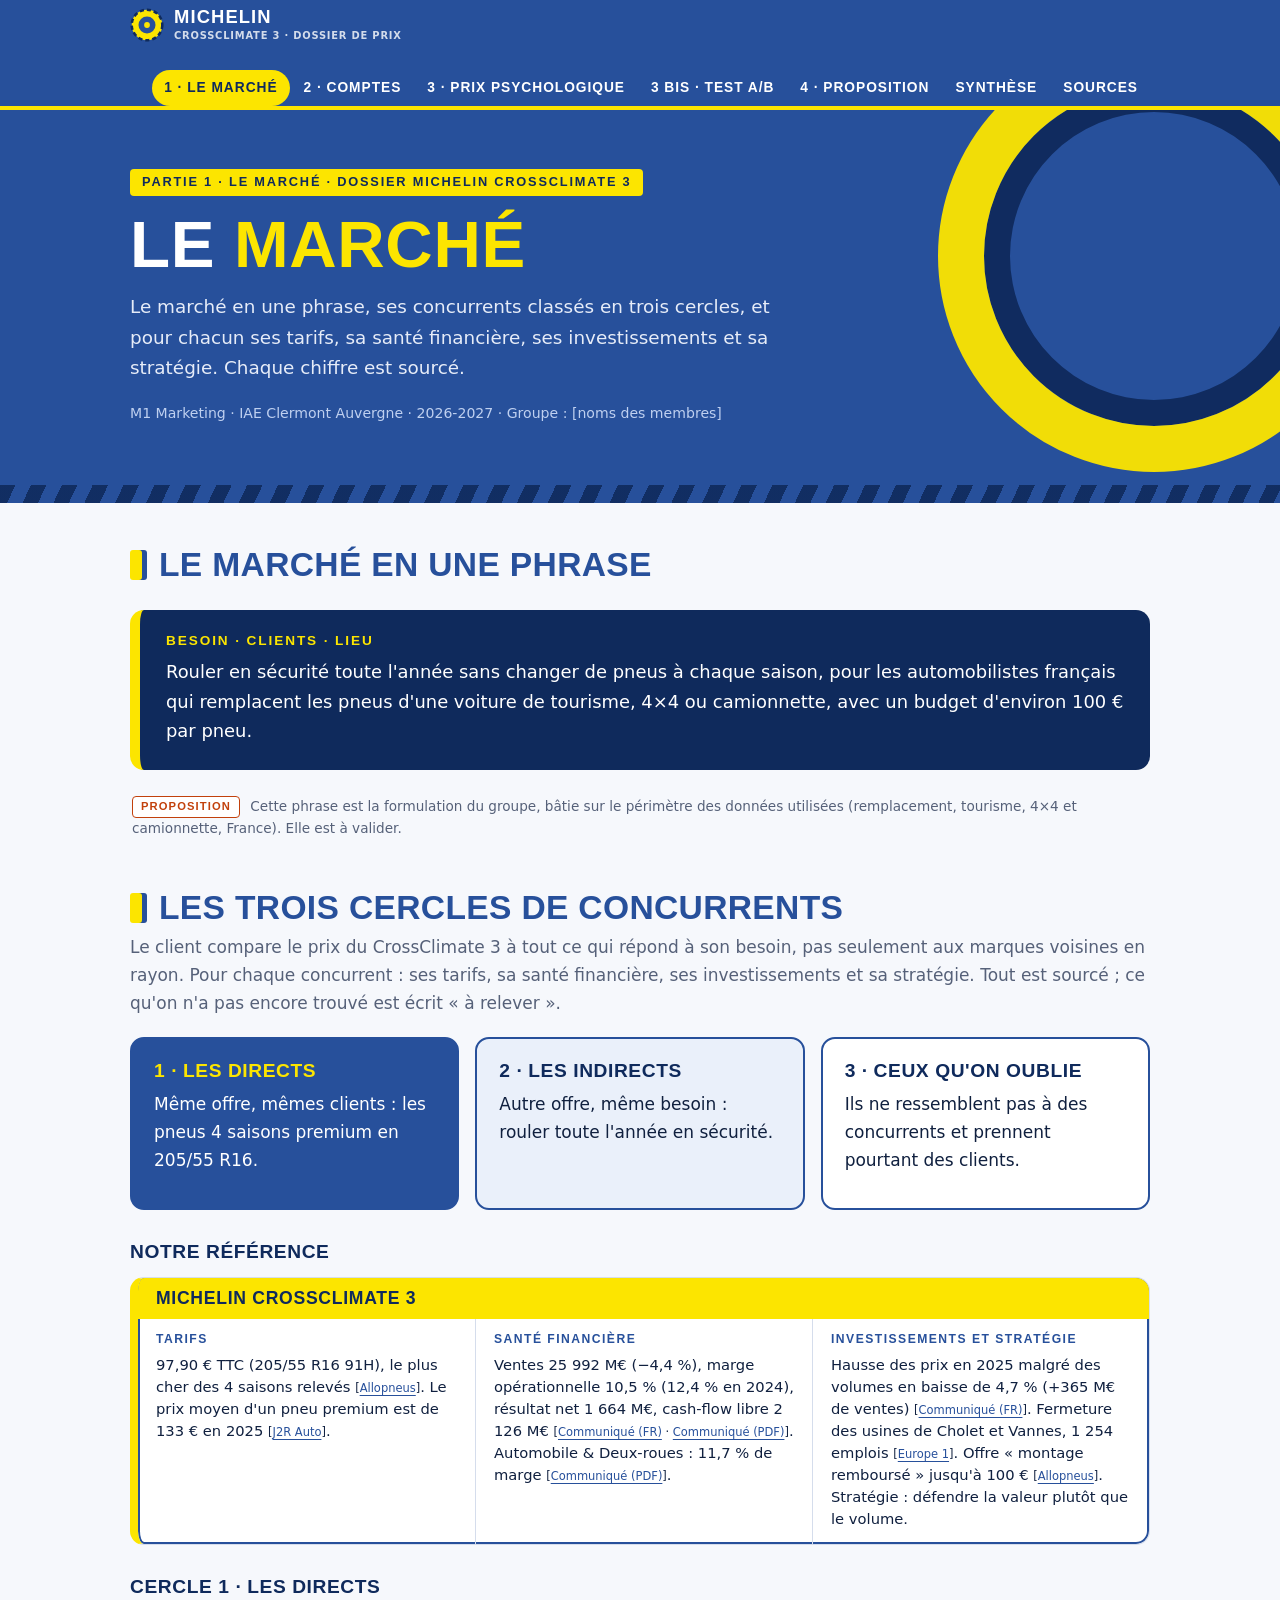
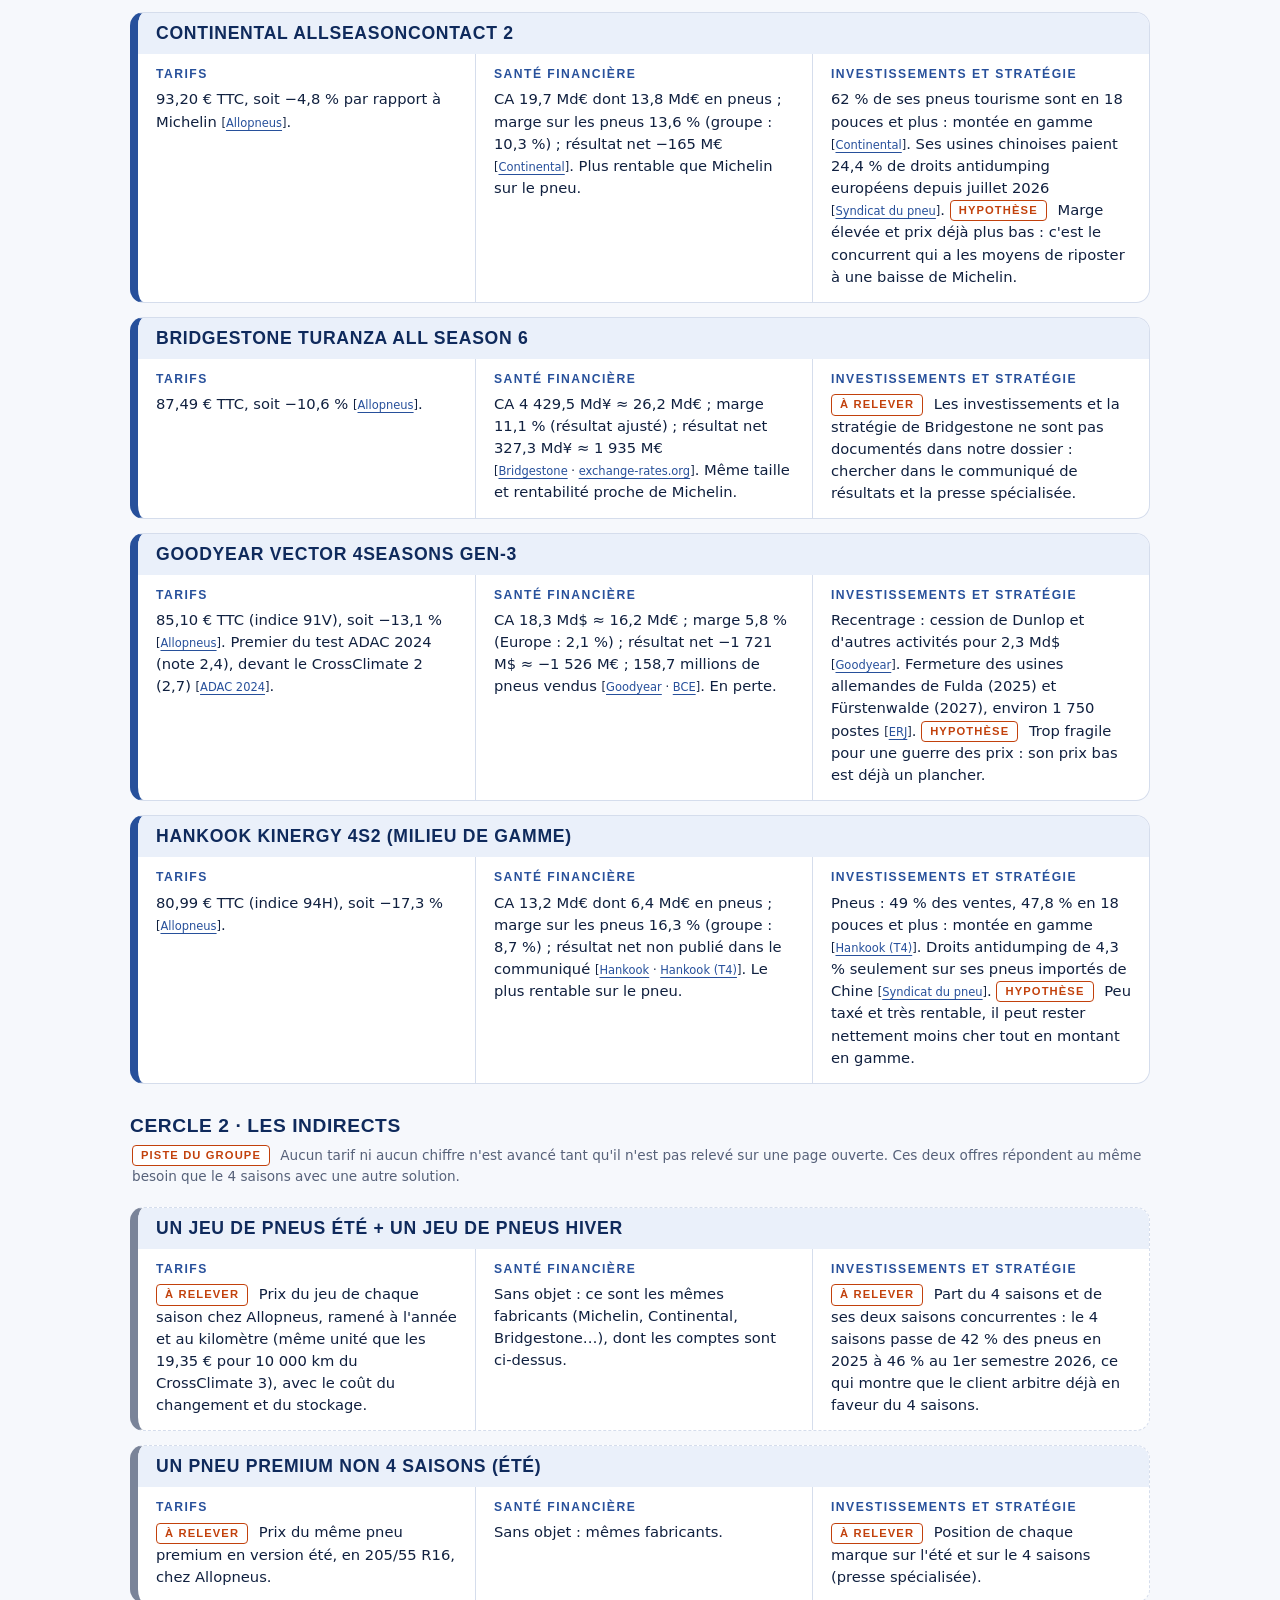
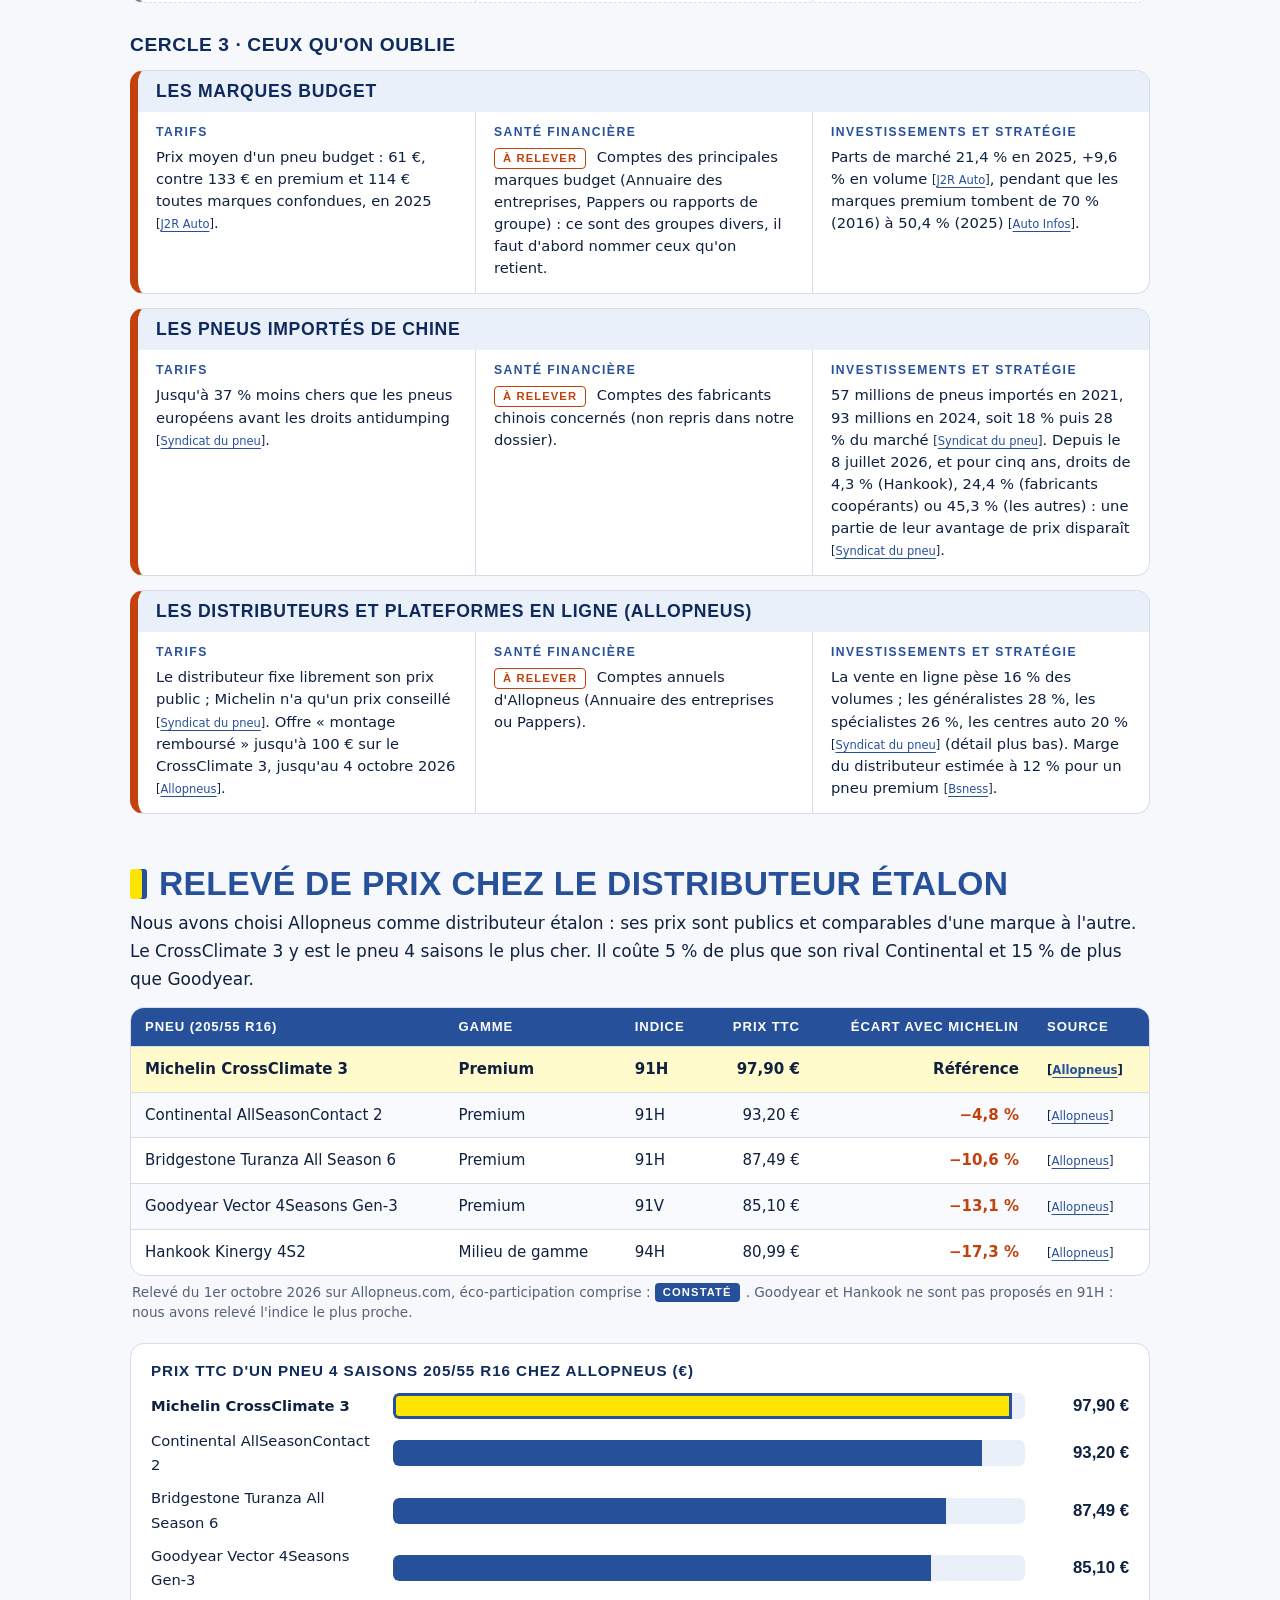
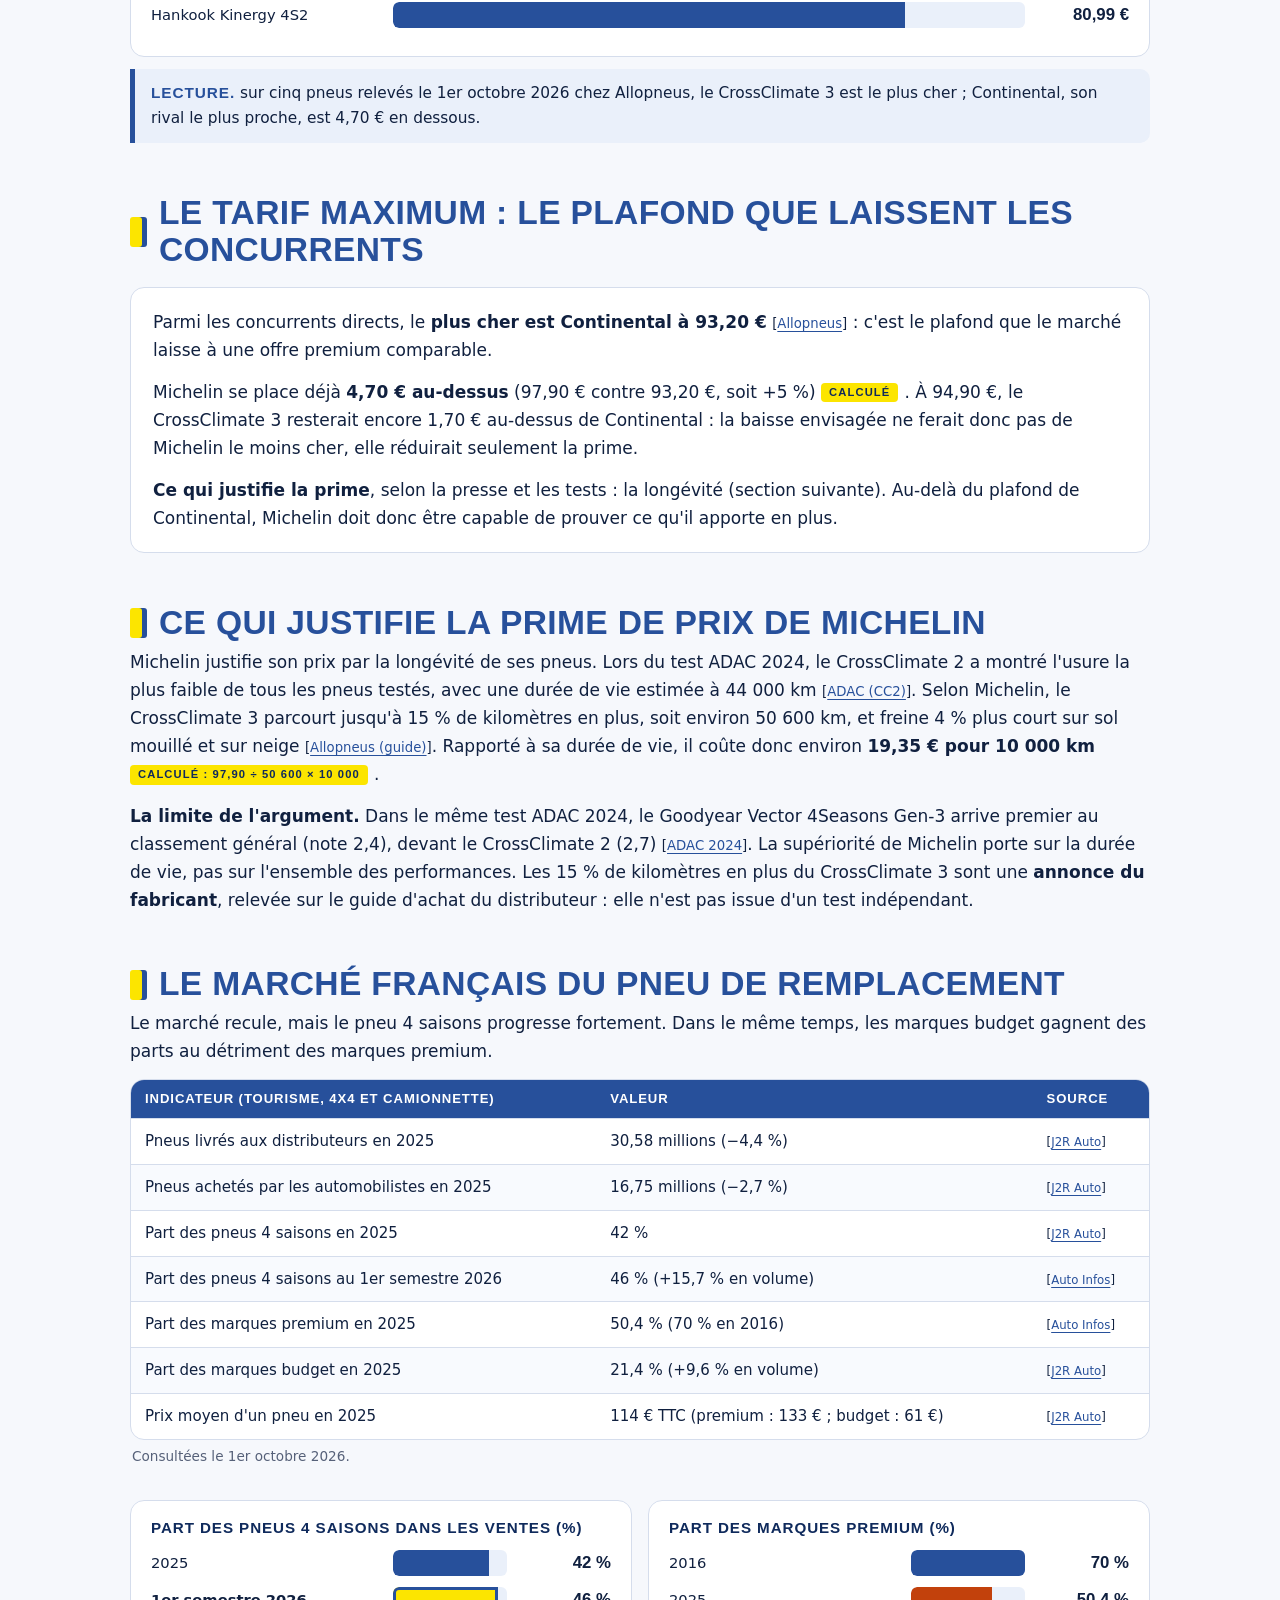
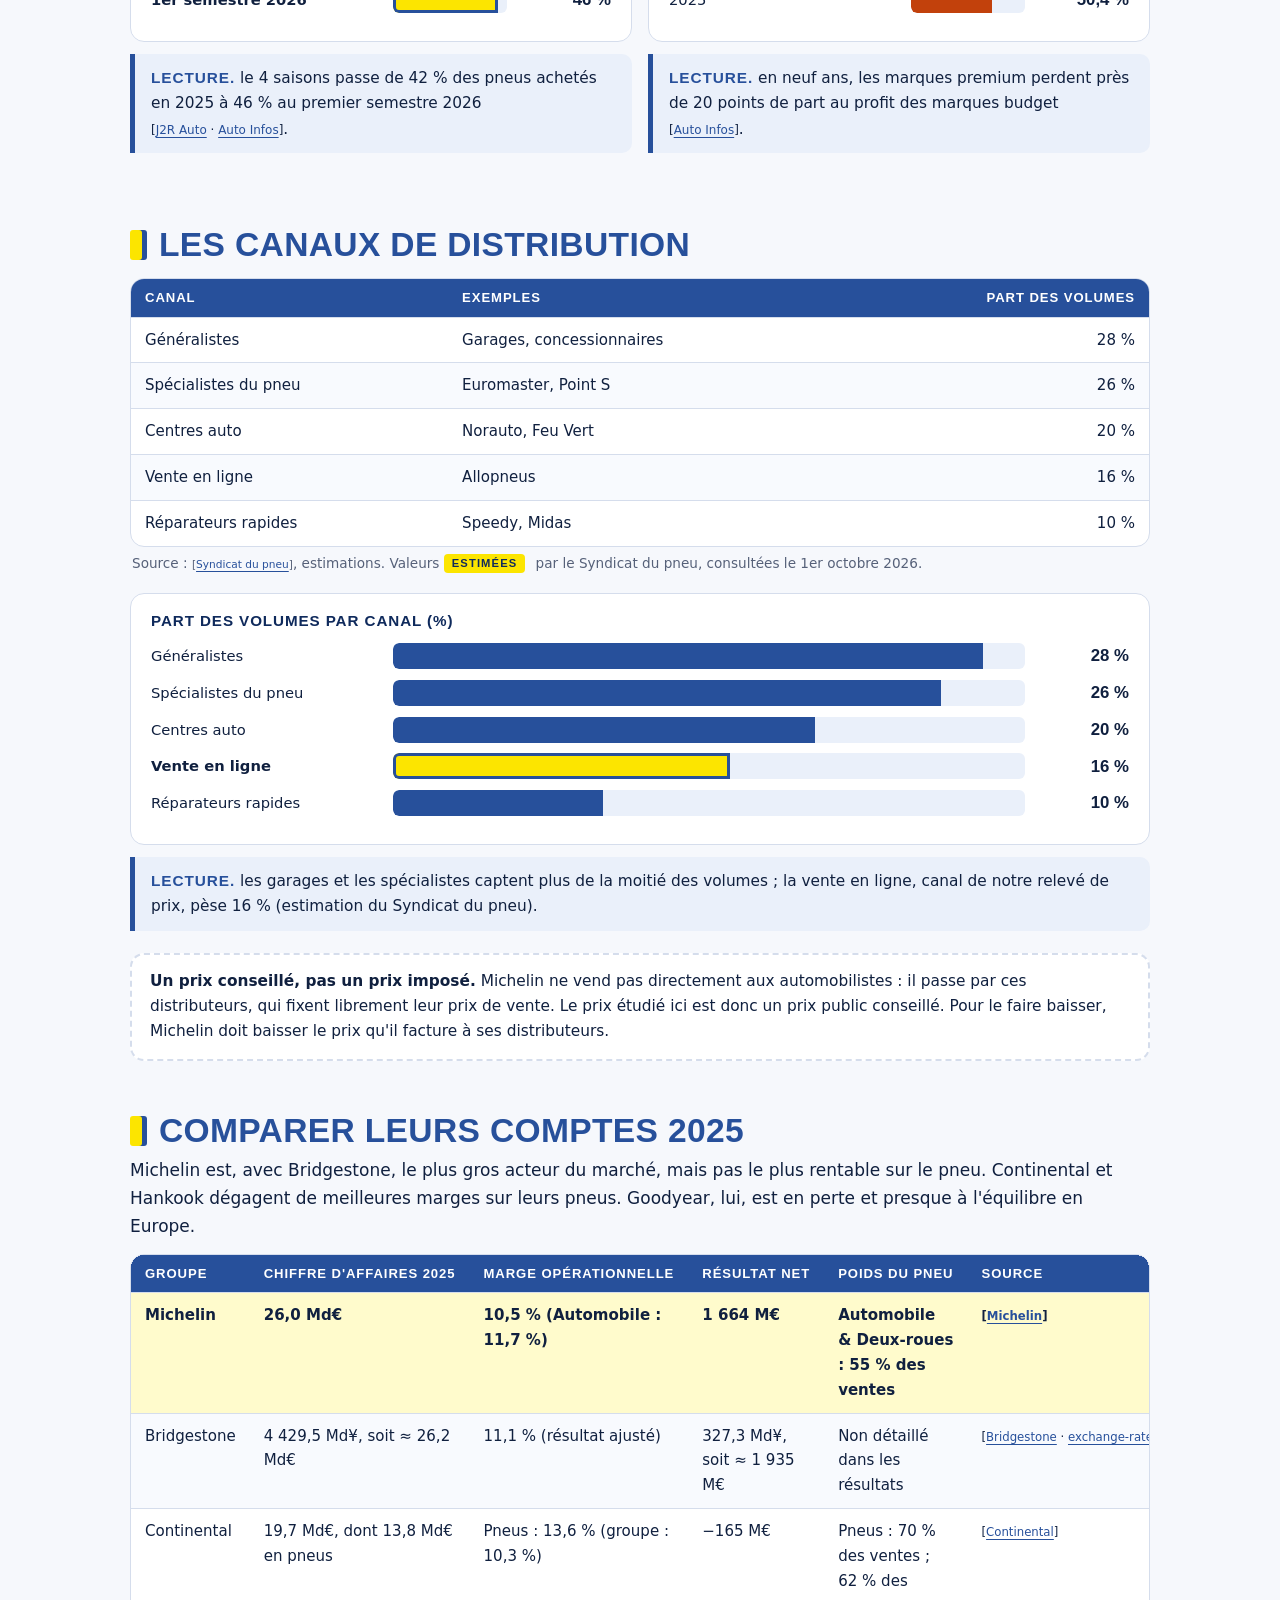
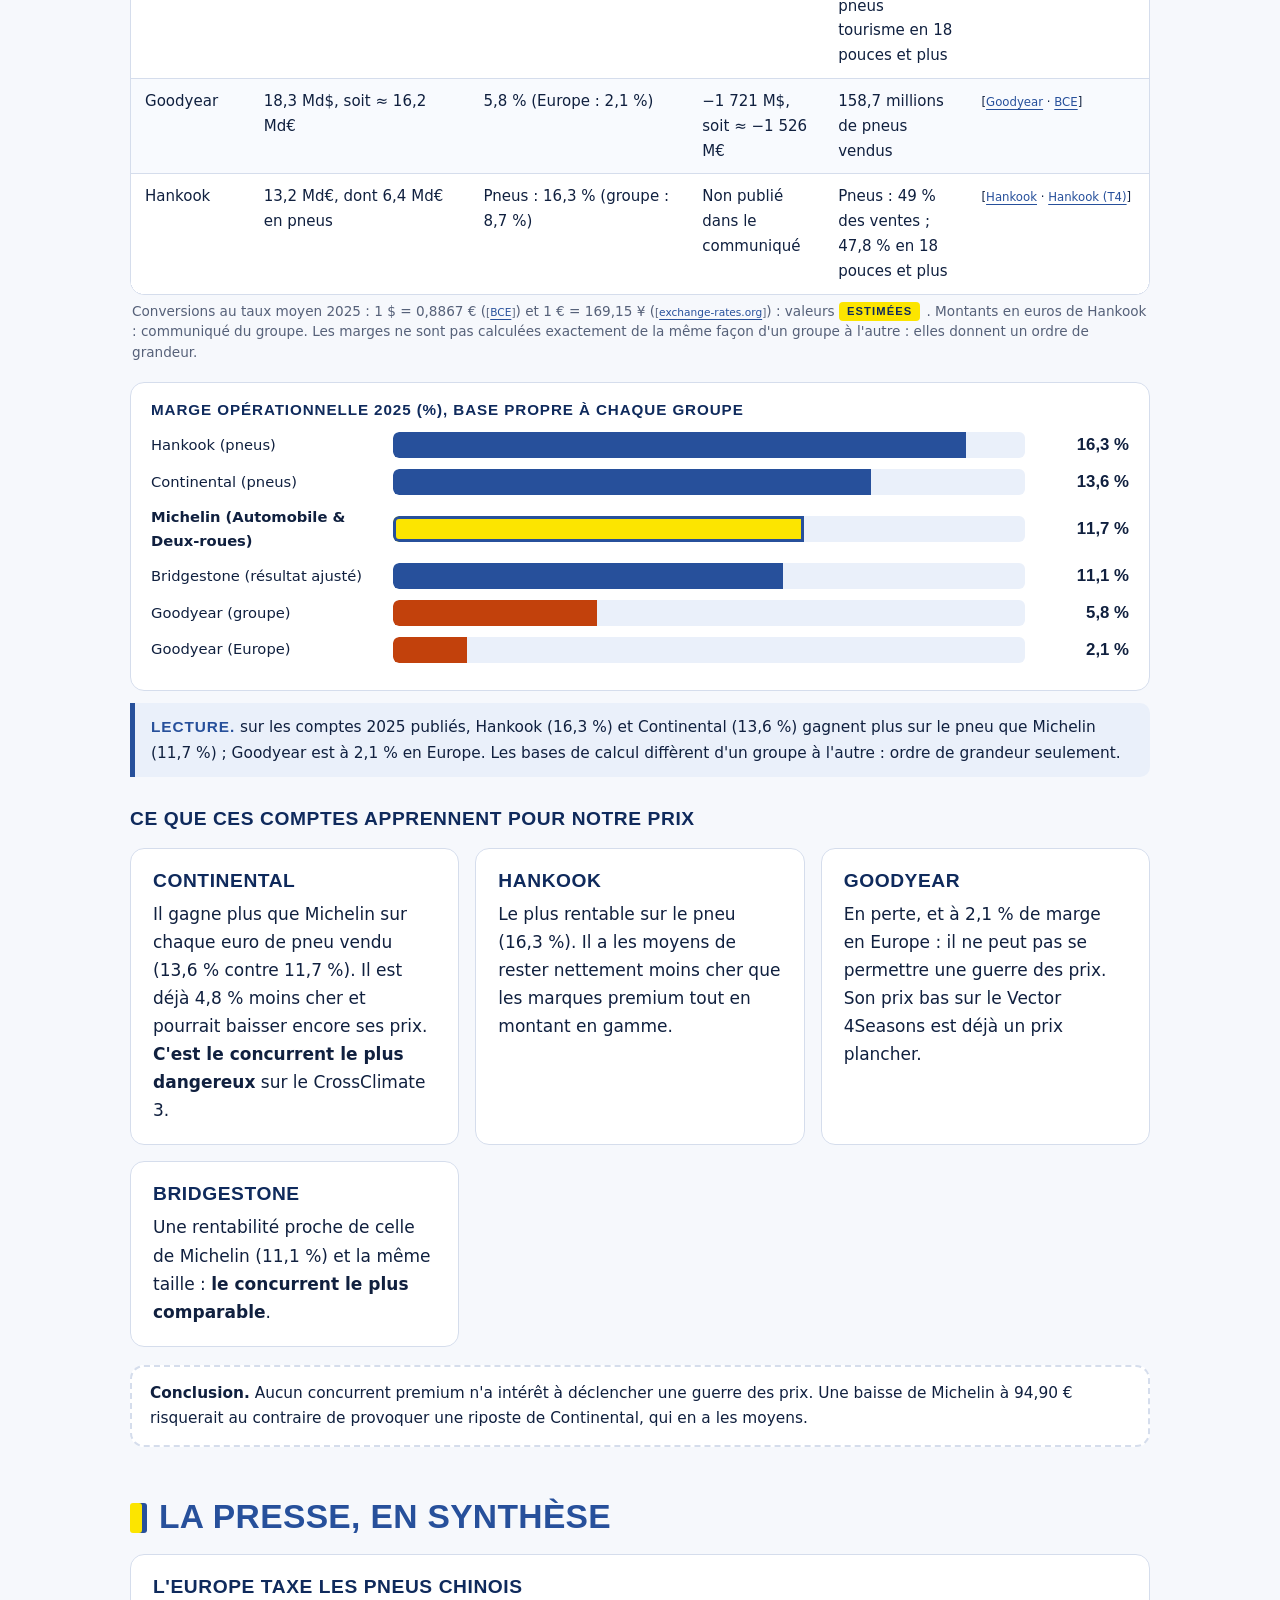
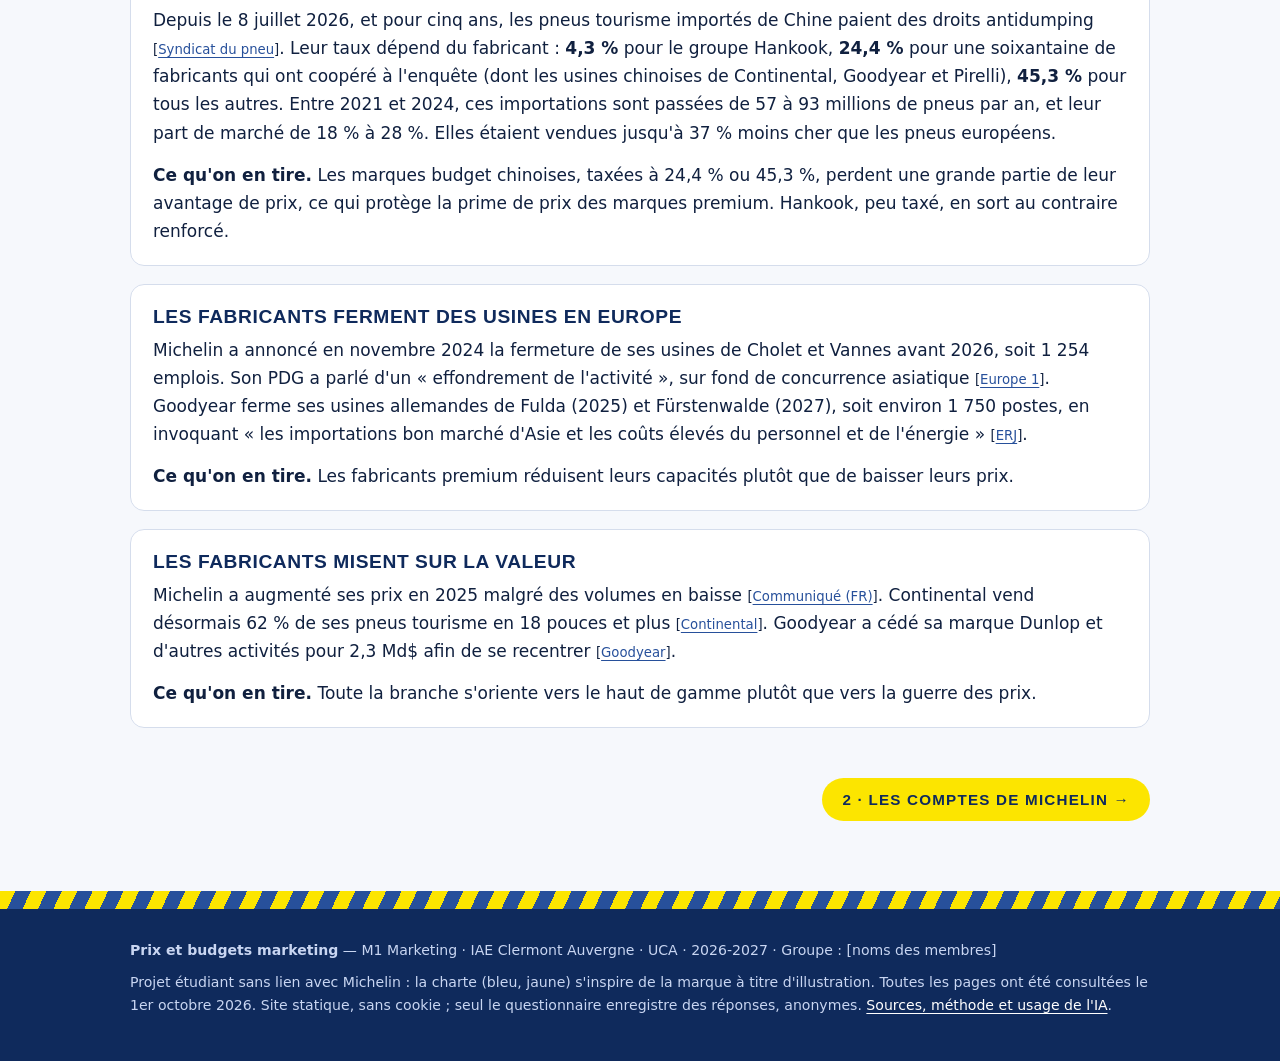
==== commit 8da482a3: "Dossier : page des résultats du test A/B (73 répondants) avec le graphique coûts / prix / plafond du" ====
--- a/index.html
+++ b/index.html
@@ -11,7 +11,7 @@
 <body>
 <header class="haut"><div class="wrap">
 <a class="marque" href="index.html"><svg viewBox="0 0 40 40" aria-hidden="true"><circle cx="20" cy="20" r="18" fill="#FCE500"/><circle cx="20" cy="20" r="18" fill="none" stroke="#0F2A5C" stroke-width="3" stroke-dasharray="5 3.4"/><circle cx="20" cy="20" r="10" fill="#27509B"/><circle cx="20" cy="20" r="3.4" fill="#FCE500"/></svg><span>Michelin<small>CrossClimate 3 · dossier de prix</small></span></a>
-<nav aria-label="Navigation principale"><a href="index.html" aria-current="page">1 · Le marché</a><a href="comptes.html">2 · Comptes</a><a href="prix-psychologique.html">3 · Prix psychologique</a><a href="proposition.html">4 · Proposition</a><a href="synthese.html">Synthèse</a><a href="sources.html">Sources</a></nav>
+<nav aria-label="Navigation principale"><a href="index.html" aria-current="page">1 · Le marché</a><a href="comptes.html">2 · Comptes</a><a href="prix-psychologique.html">3 · Prix psychologique</a><a href="client.html">3 bis · Test A/B</a><a href="proposition.html">4 · Proposition</a><a href="synthese.html">Synthèse</a><a href="sources.html">Sources</a></nav>
 </div></header>
 <section class="hero"><div class="wrap">
 <span class="kicker">Partie 1 · Le marché · Dossier Michelin CrossClimate 3</span>
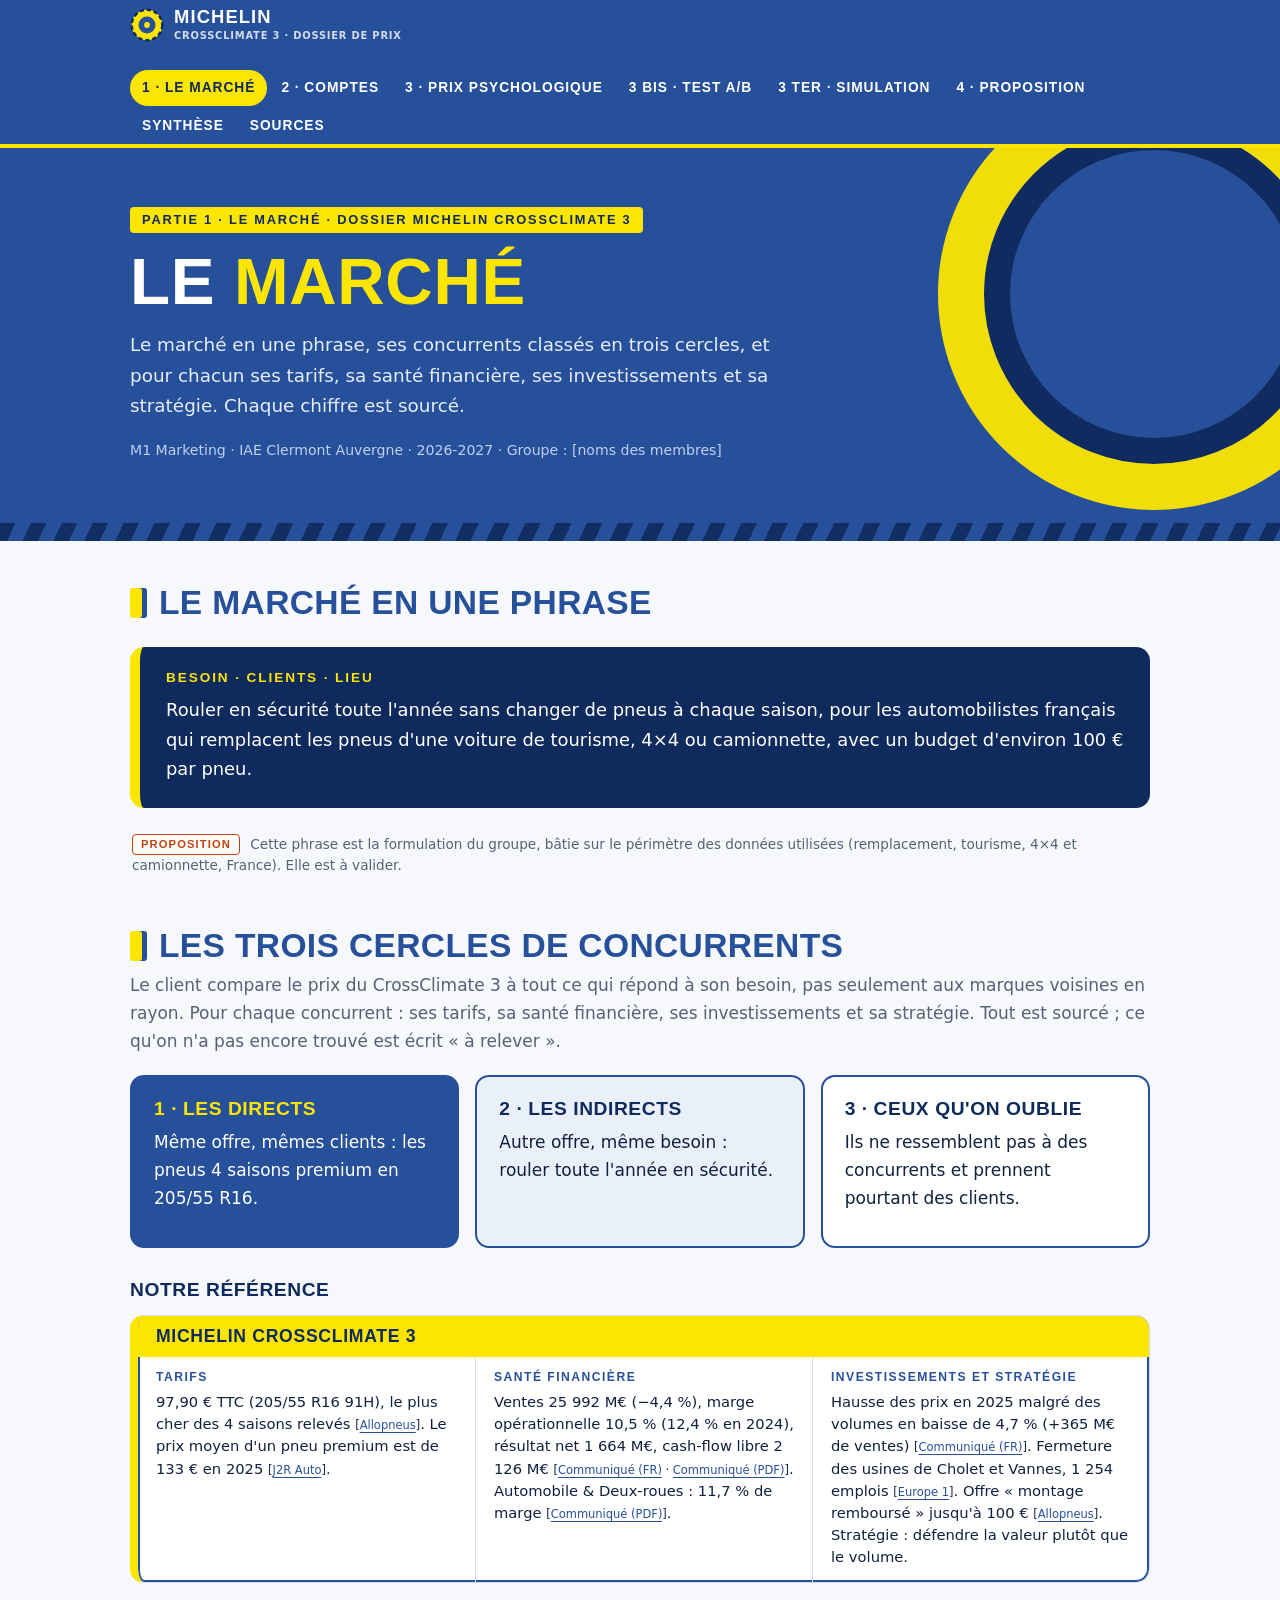
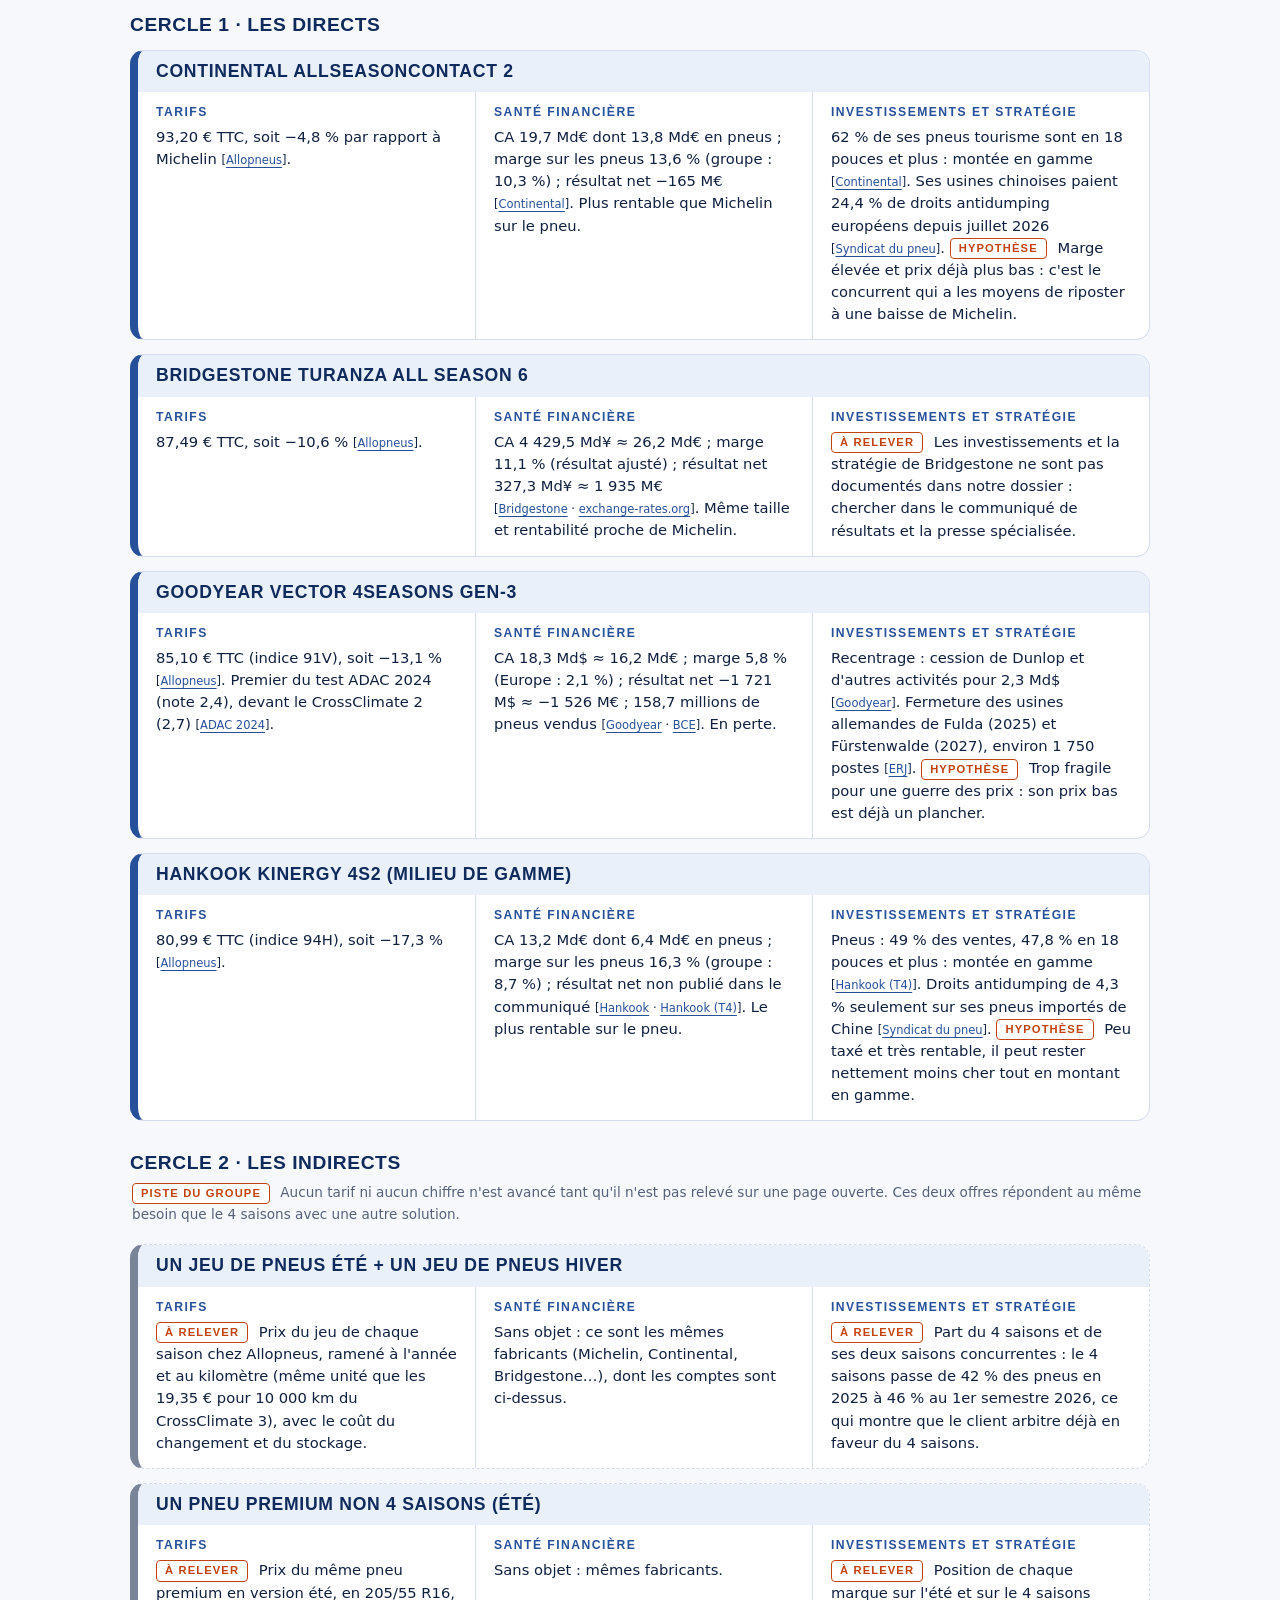
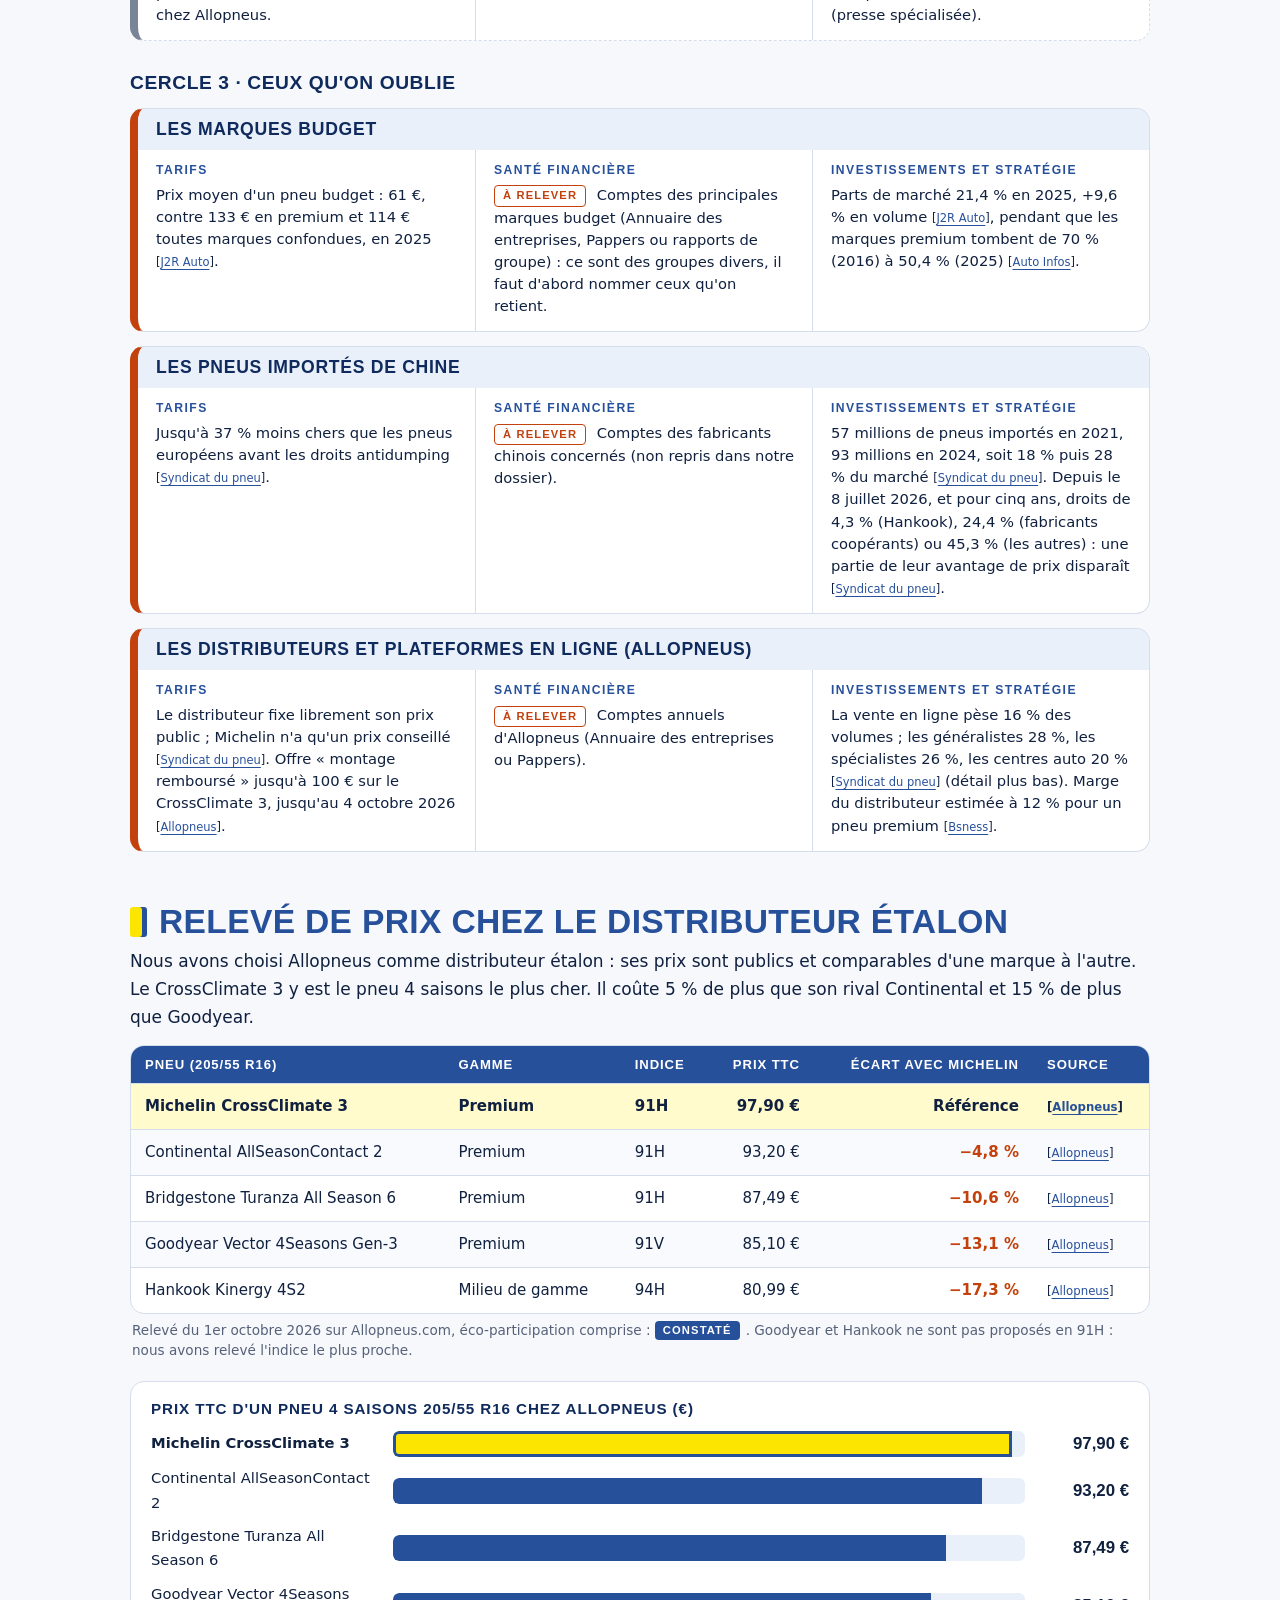
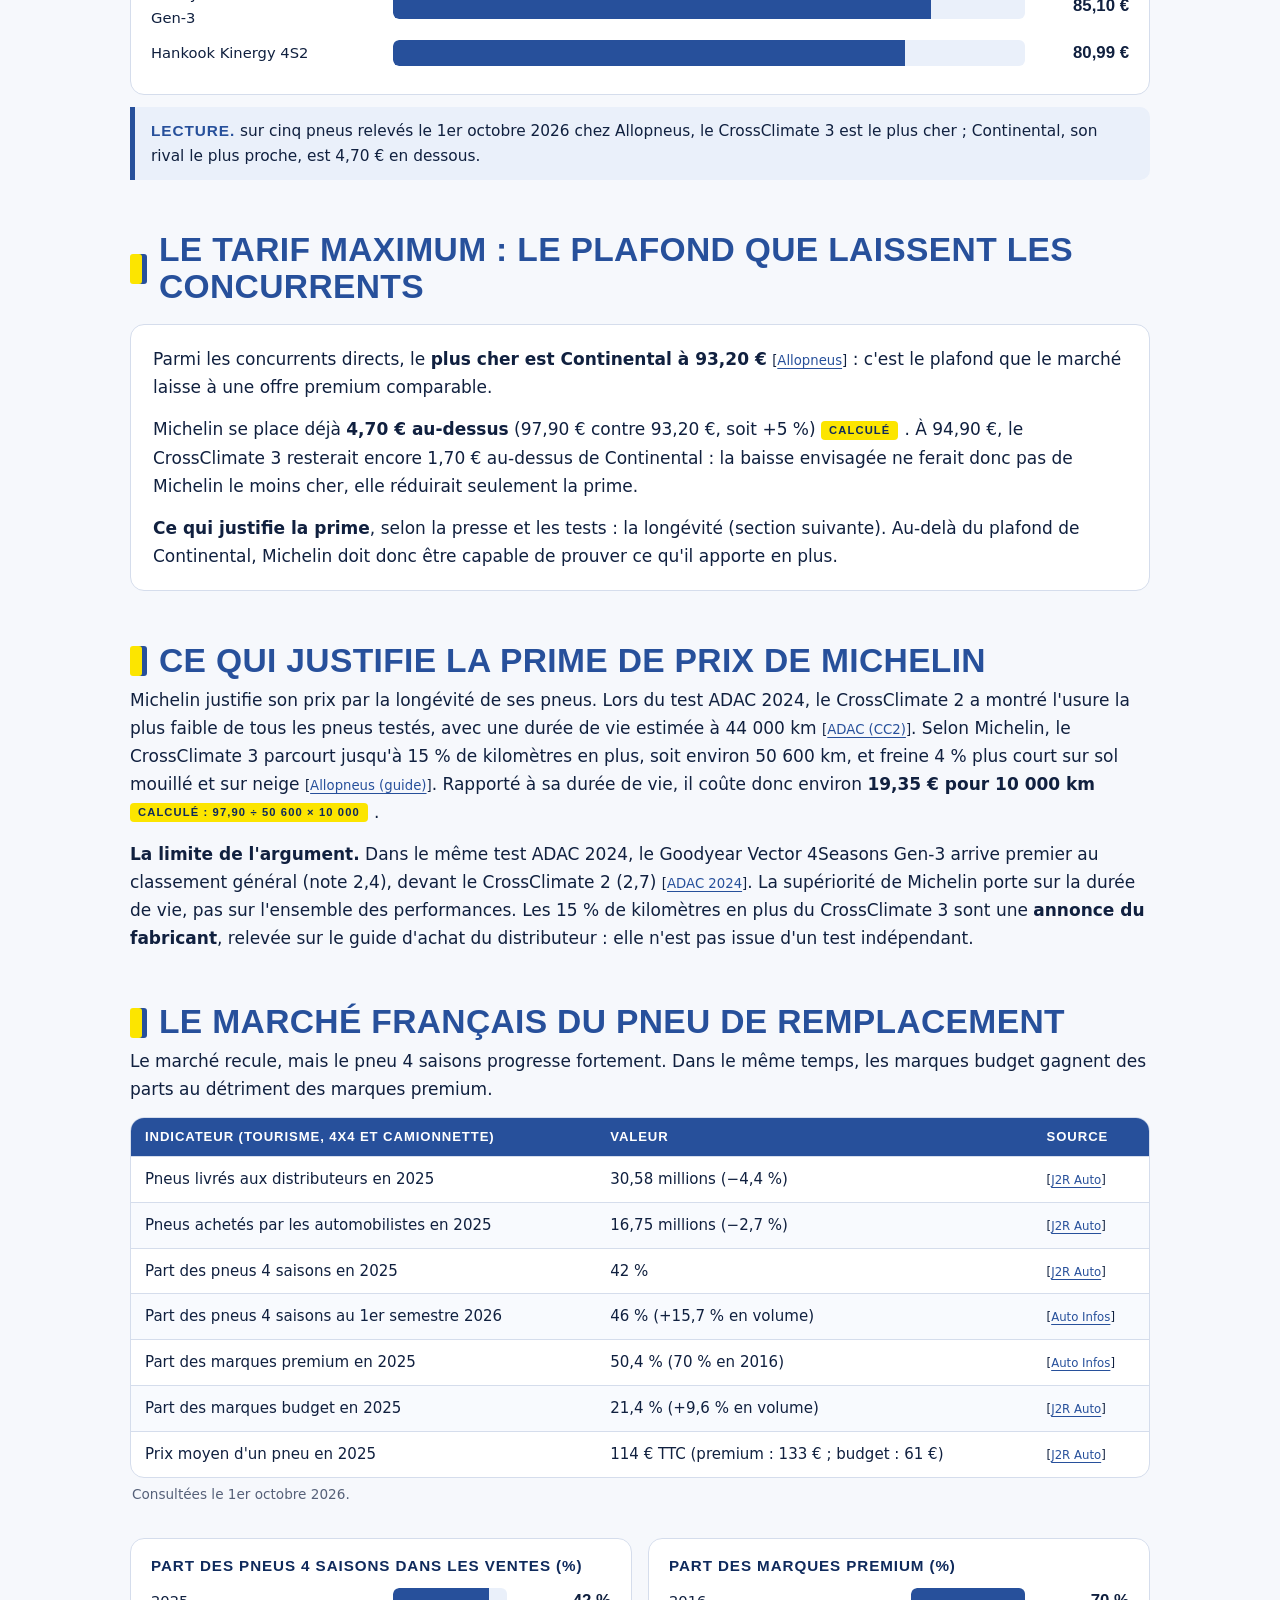
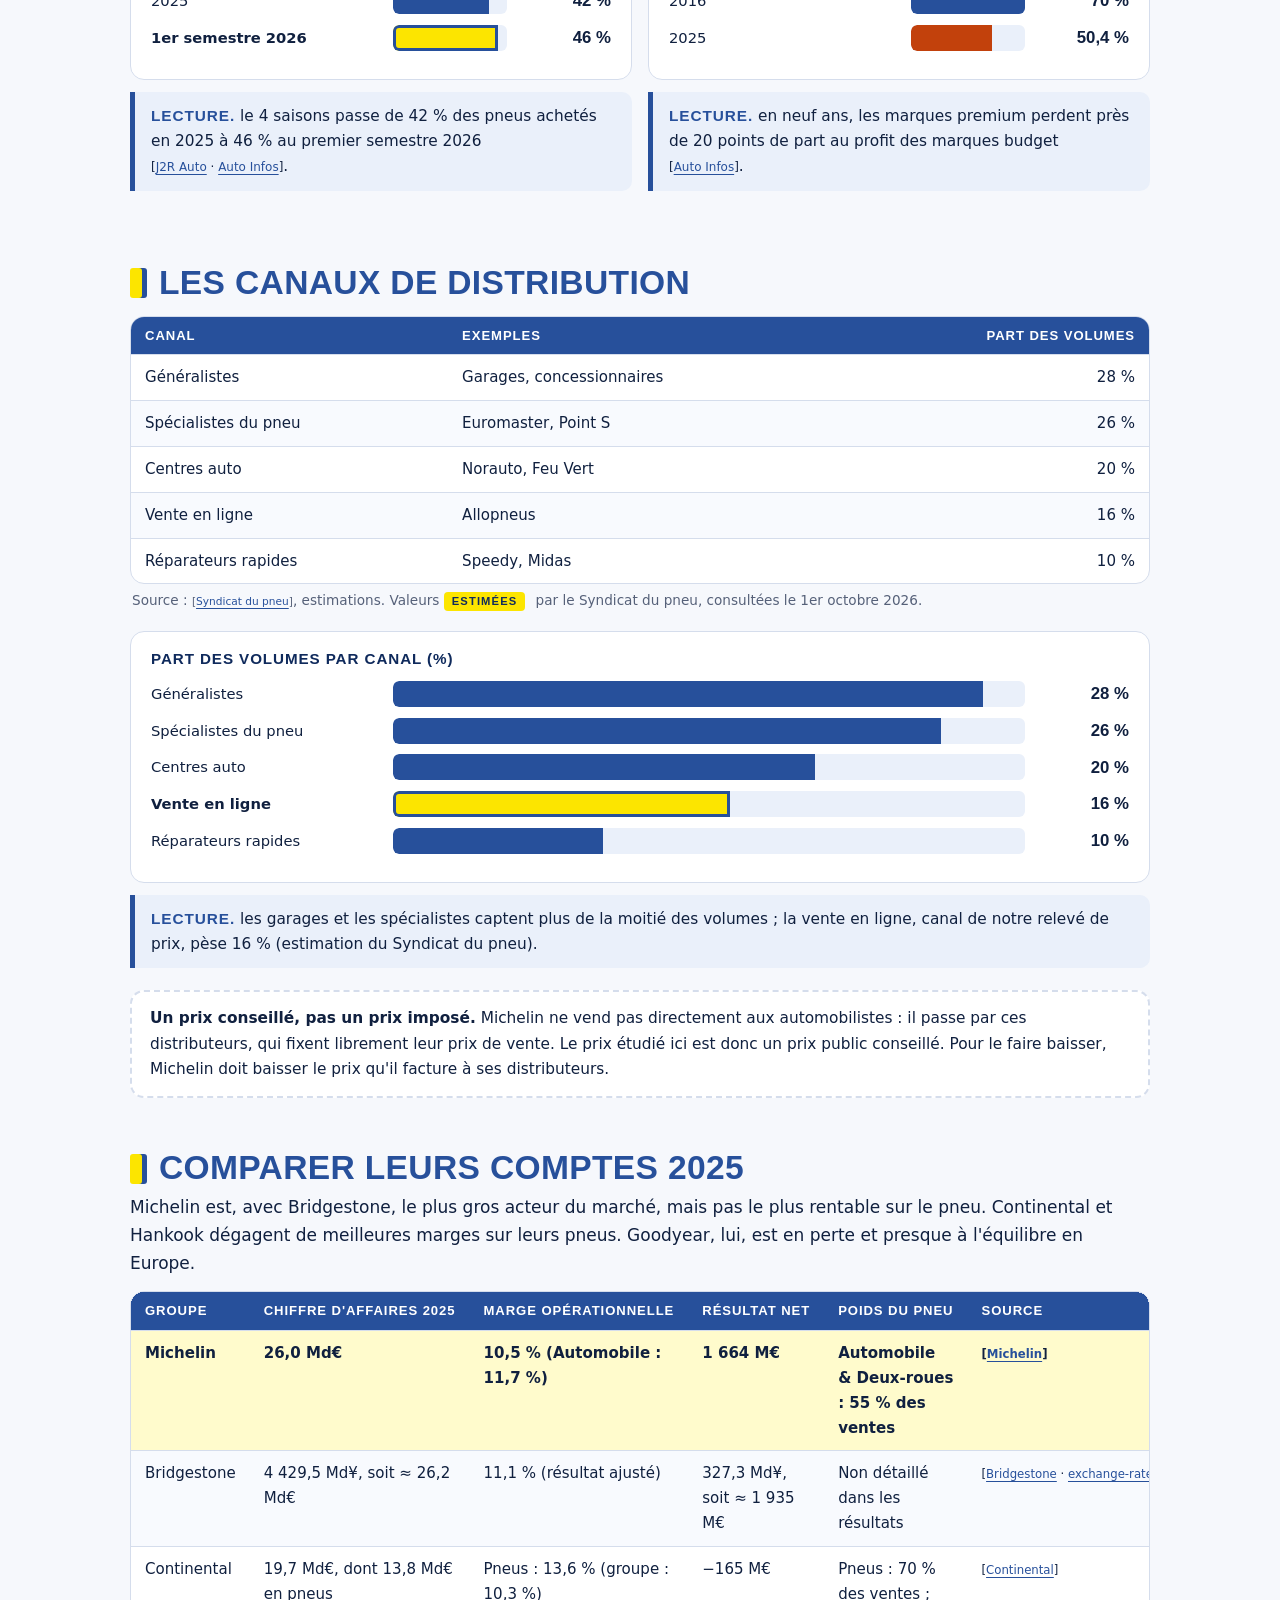
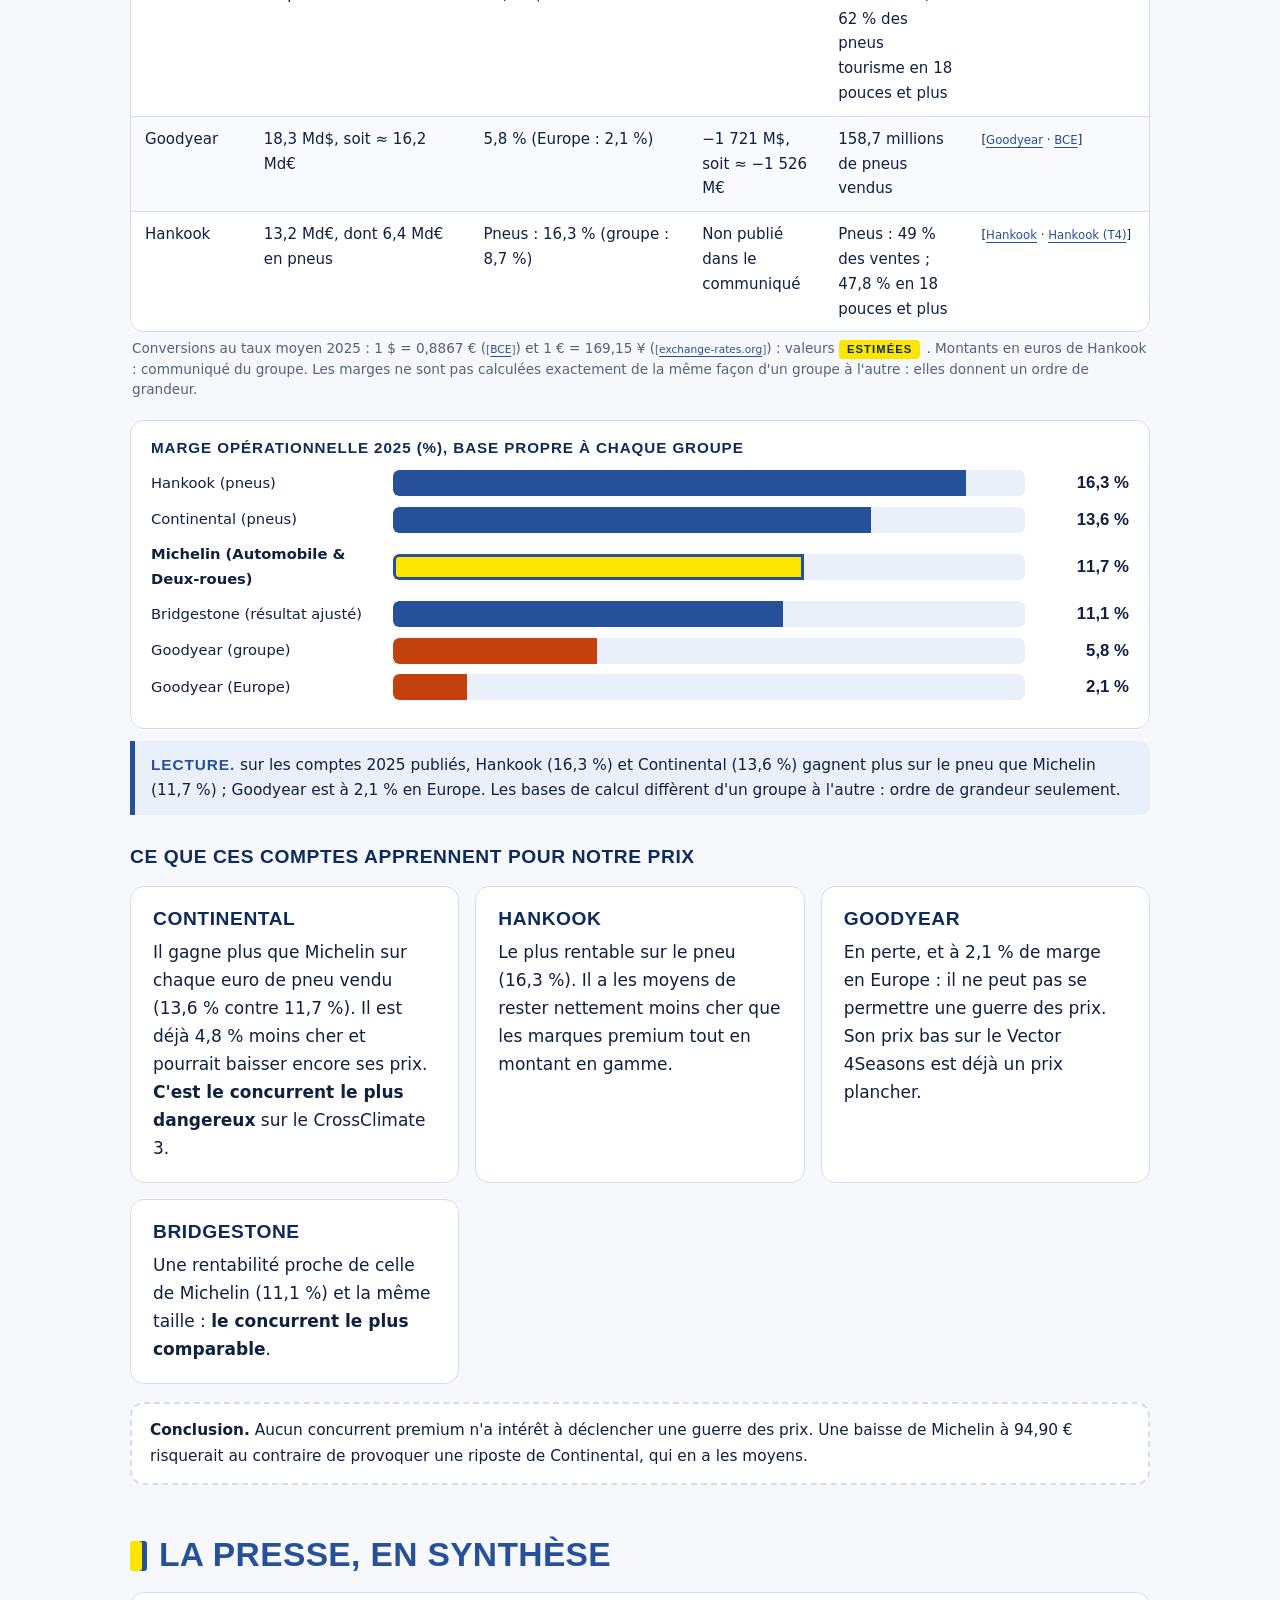
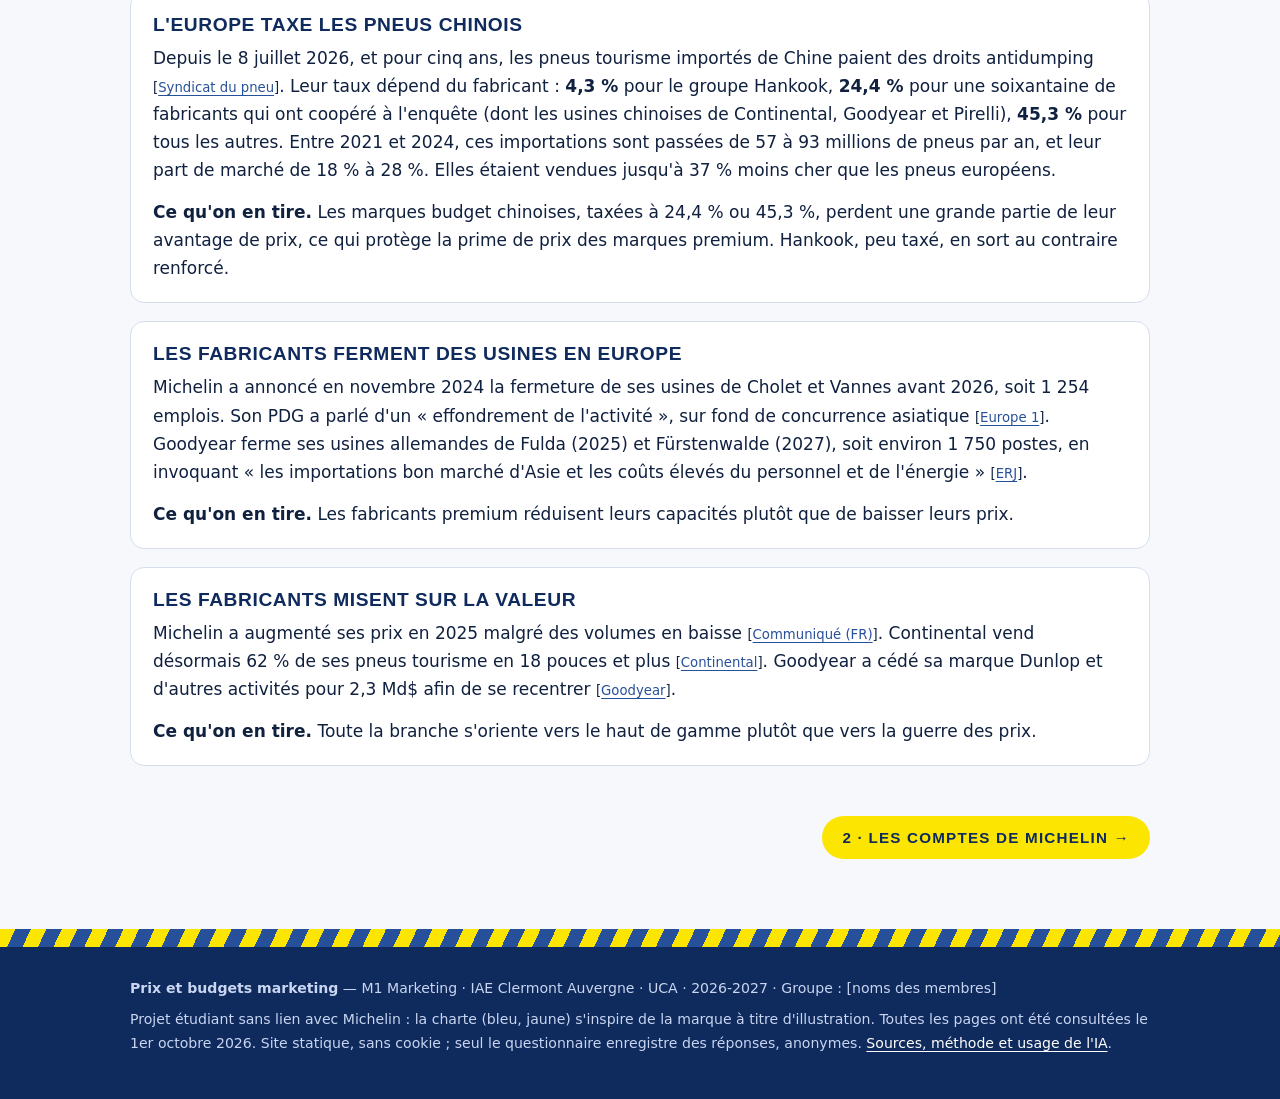
==== commit 485bd107: "Pourquoi le test A/B n'a pas marché, et simulation sur données fictives (240 réponses) de ce qu'aura" ====
--- a/index.html
+++ b/index.html
@@ -11,7 +11,7 @@
 <body>
 <header class="haut"><div class="wrap">
 <a class="marque" href="index.html"><svg viewBox="0 0 40 40" aria-hidden="true"><circle cx="20" cy="20" r="18" fill="#FCE500"/><circle cx="20" cy="20" r="18" fill="none" stroke="#0F2A5C" stroke-width="3" stroke-dasharray="5 3.4"/><circle cx="20" cy="20" r="10" fill="#27509B"/><circle cx="20" cy="20" r="3.4" fill="#FCE500"/></svg><span>Michelin<small>CrossClimate 3 · dossier de prix</small></span></a>
-<nav aria-label="Navigation principale"><a href="index.html" aria-current="page">1 · Le marché</a><a href="comptes.html">2 · Comptes</a><a href="prix-psychologique.html">3 · Prix psychologique</a><a href="client.html">3 bis · Test A/B</a><a href="proposition.html">4 · Proposition</a><a href="synthese.html">Synthèse</a><a href="sources.html">Sources</a></nav>
+<nav aria-label="Navigation principale"><a href="index.html" aria-current="page">1 · Le marché</a><a href="comptes.html">2 · Comptes</a><a href="prix-psychologique.html">3 · Prix psychologique</a><a href="client.html">3 bis · Test A/B</a><a href="simulation.html">3 ter · Simulation</a><a href="proposition.html">4 · Proposition</a><a href="synthese.html">Synthèse</a><a href="sources.html">Sources</a></nav>
 </div></header>
 <section class="hero"><div class="wrap">
 <span class="kicker">Partie 1 · Le marché · Dossier Michelin CrossClimate 3</span>
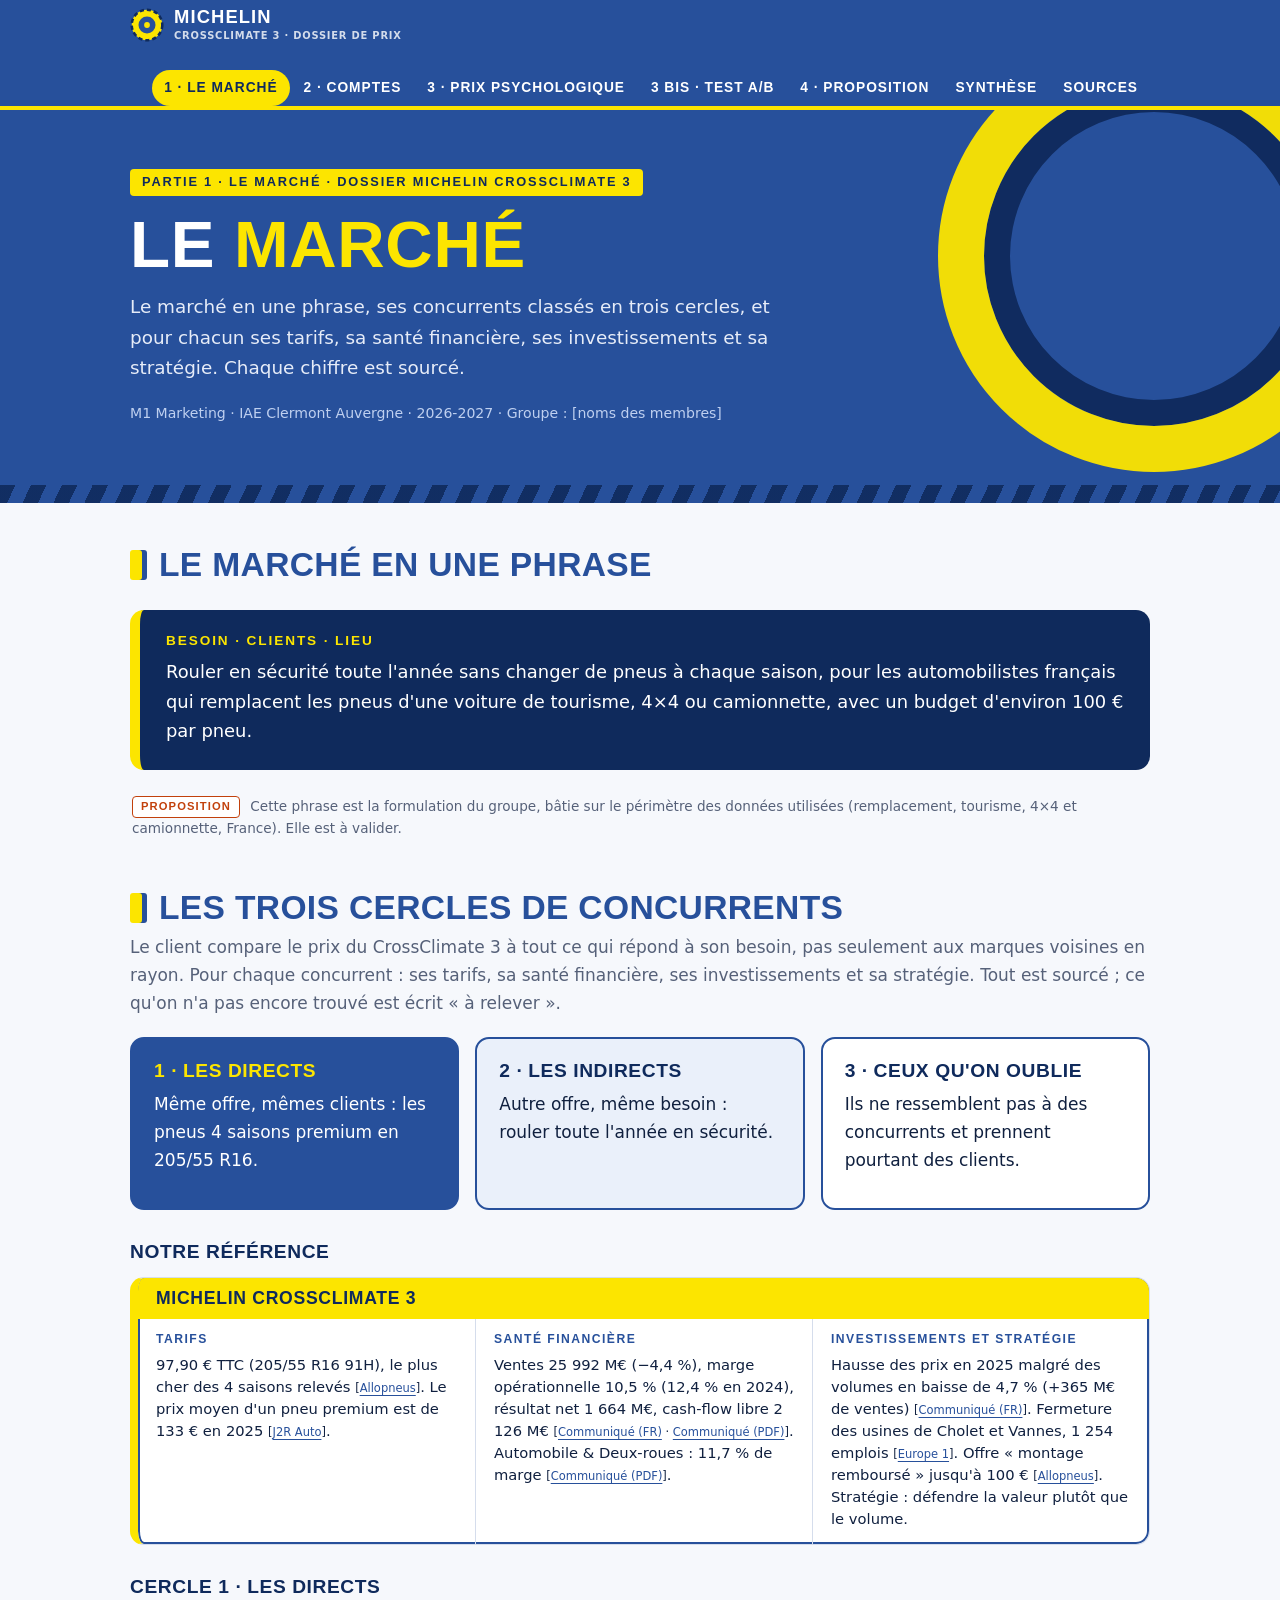
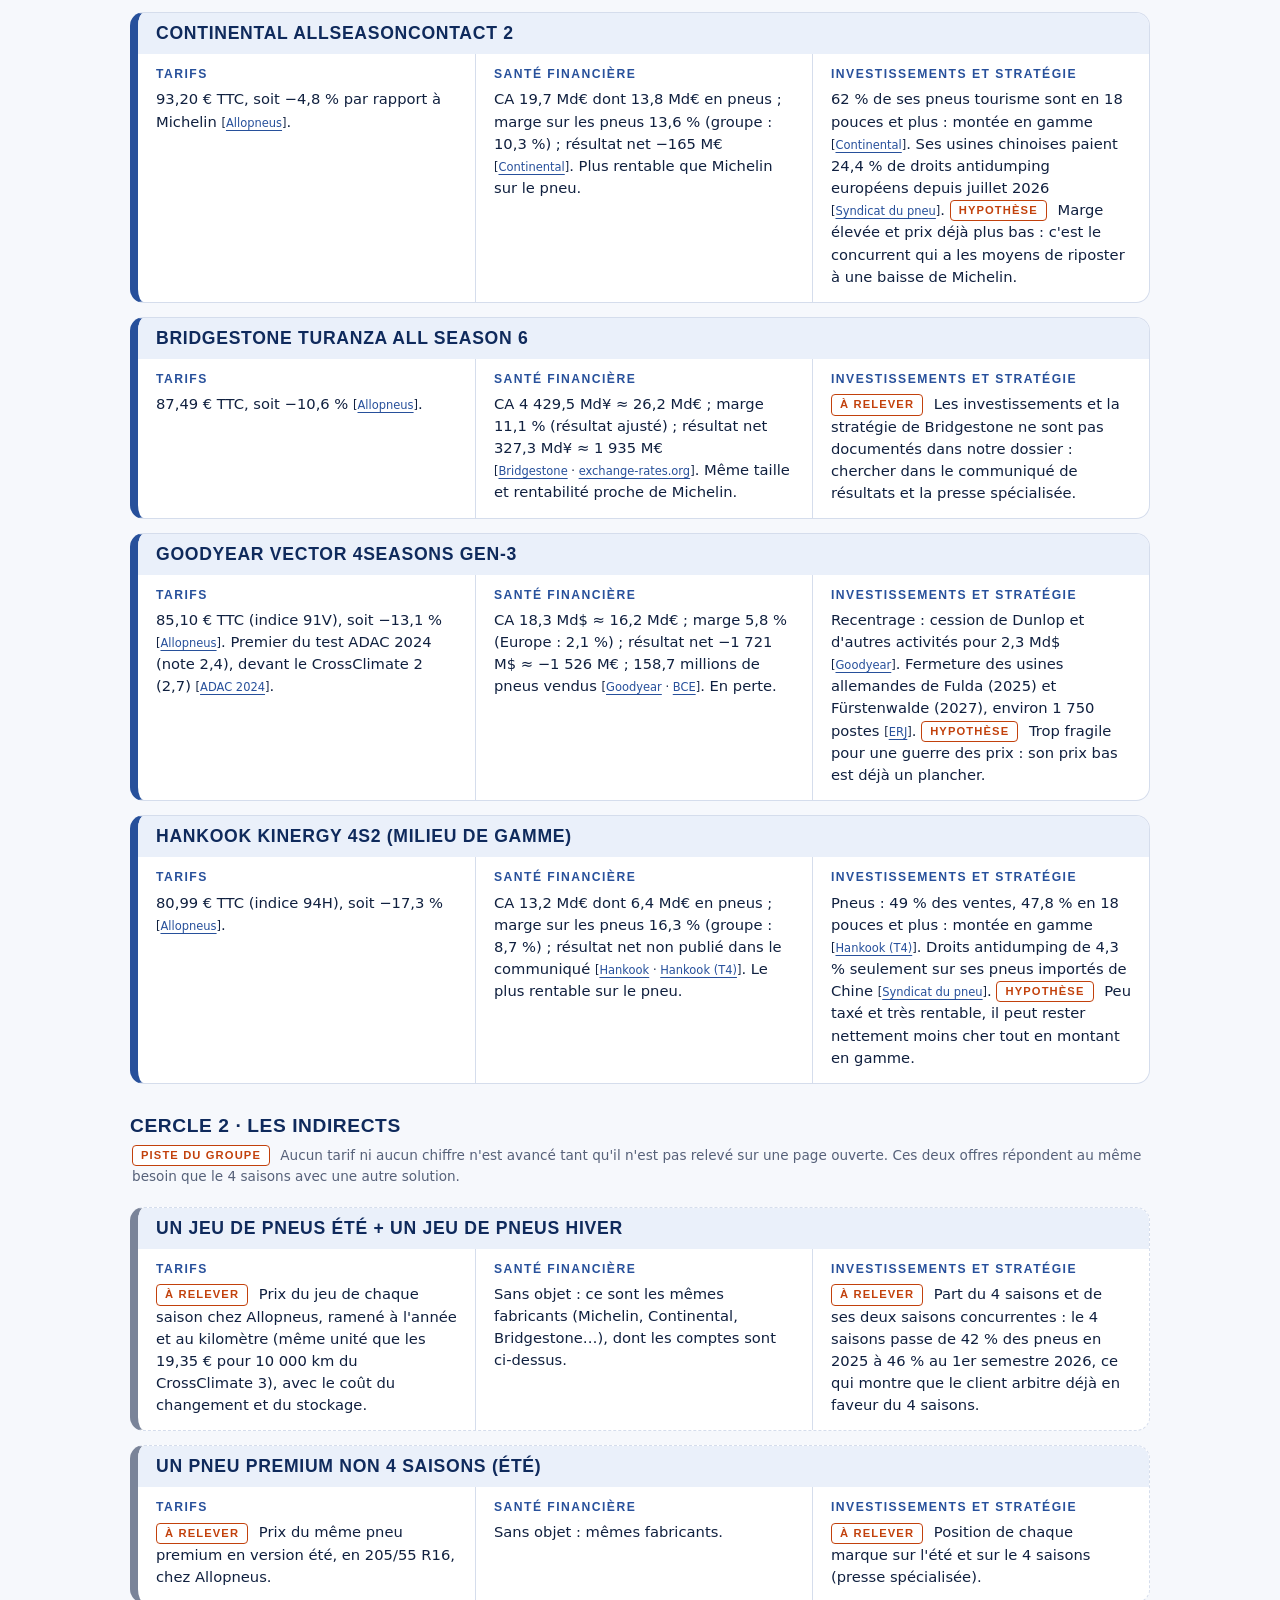
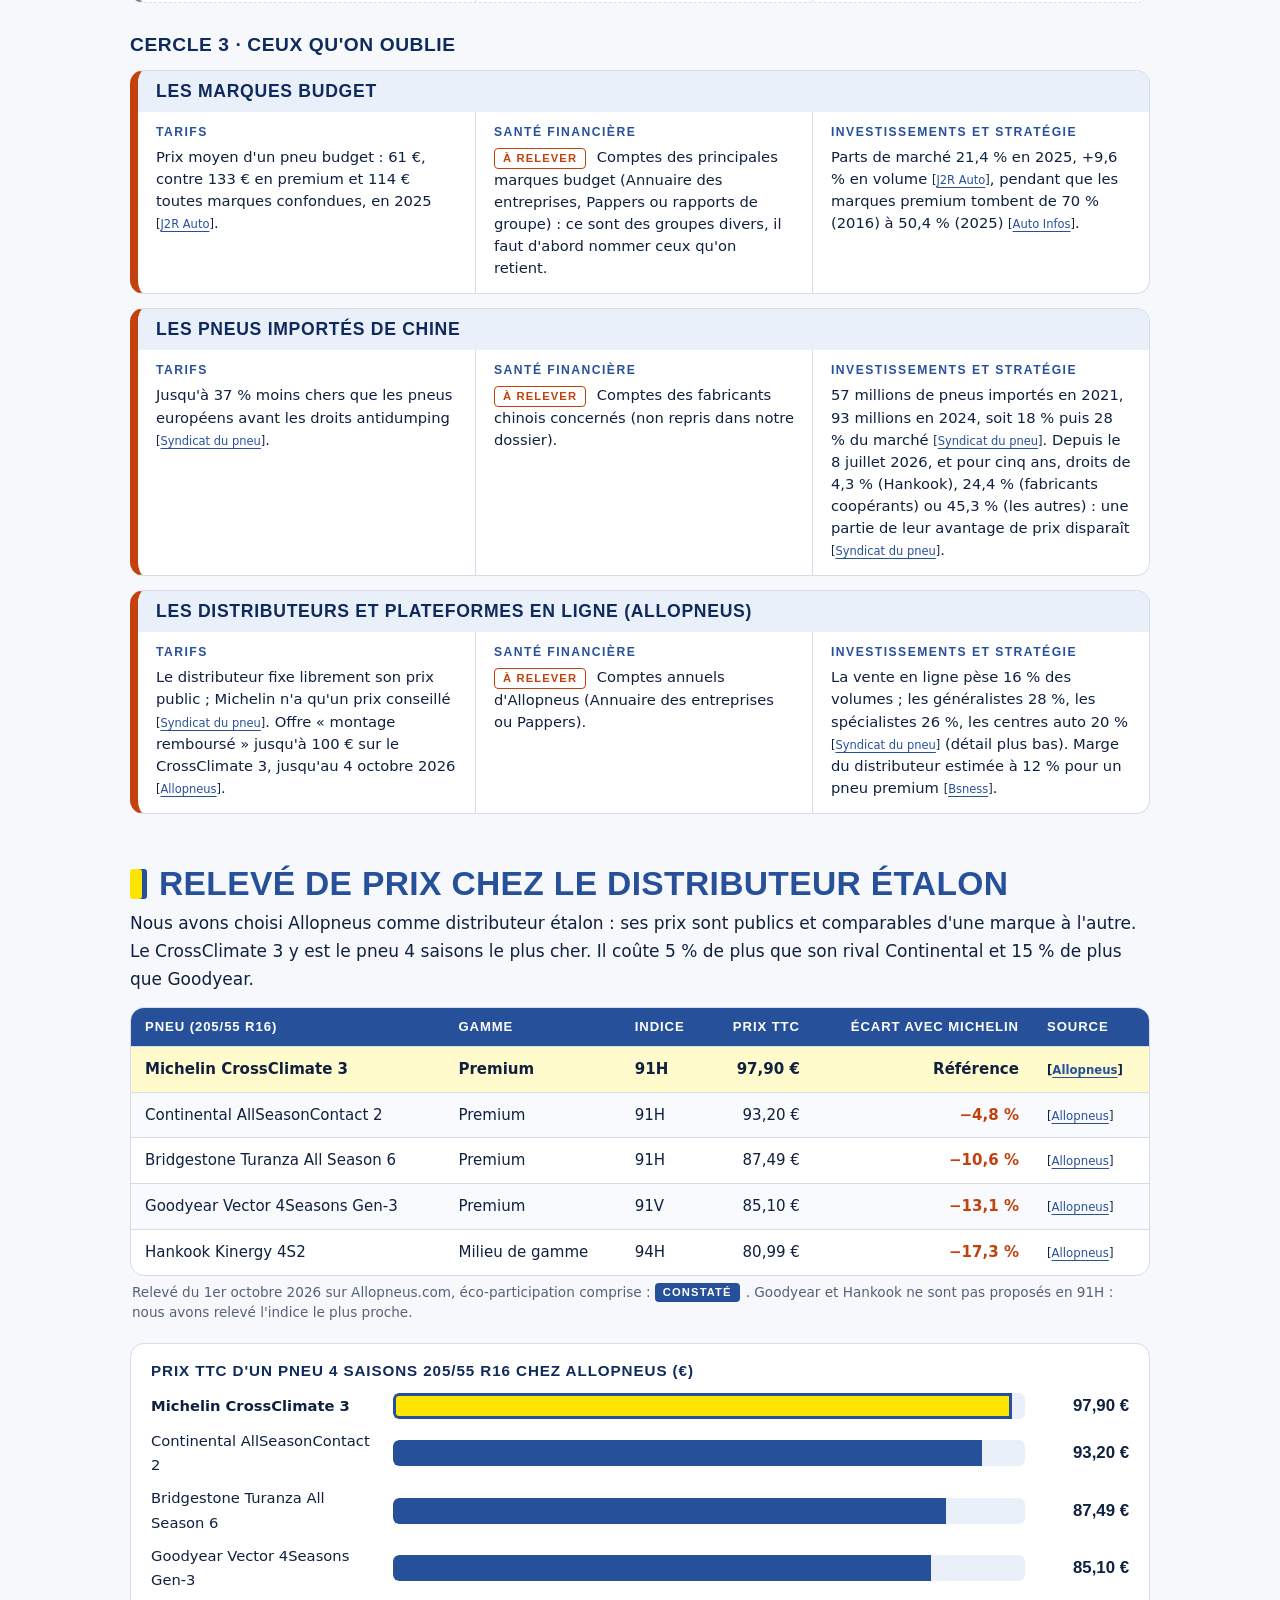
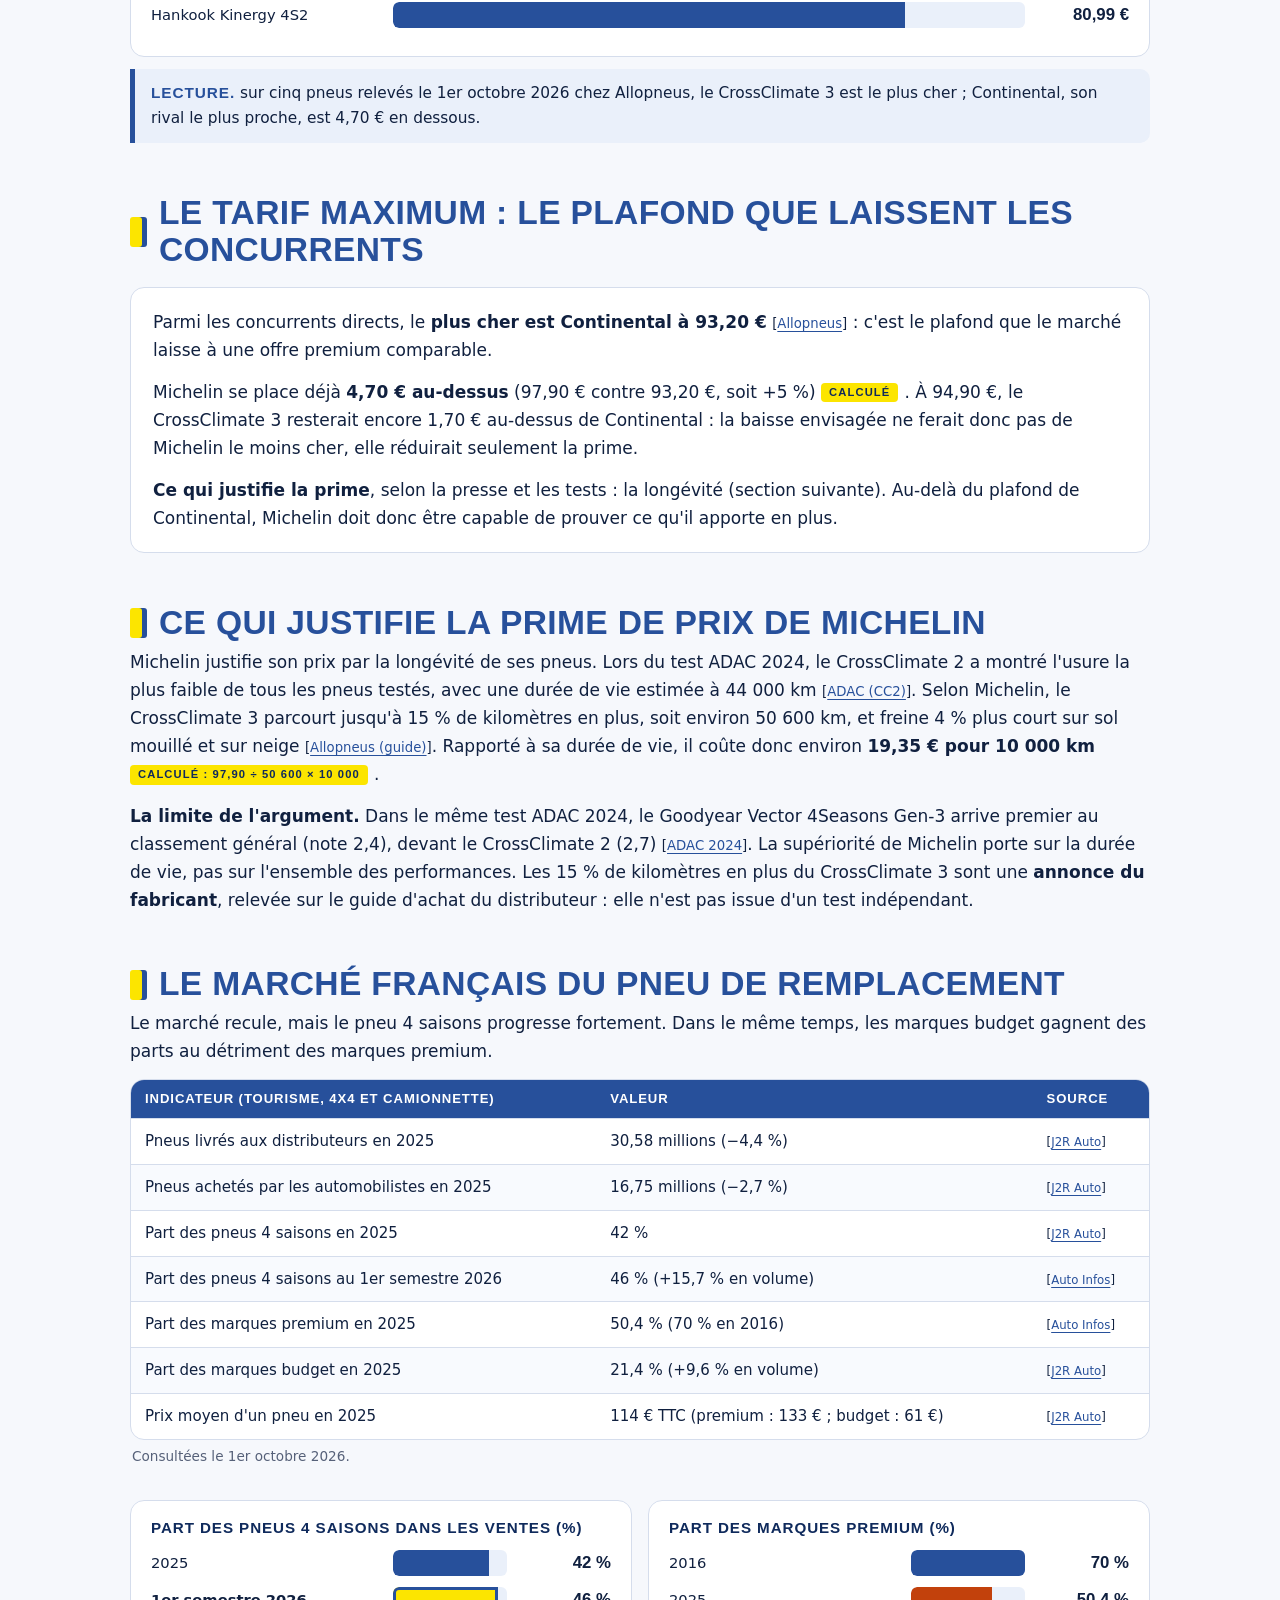
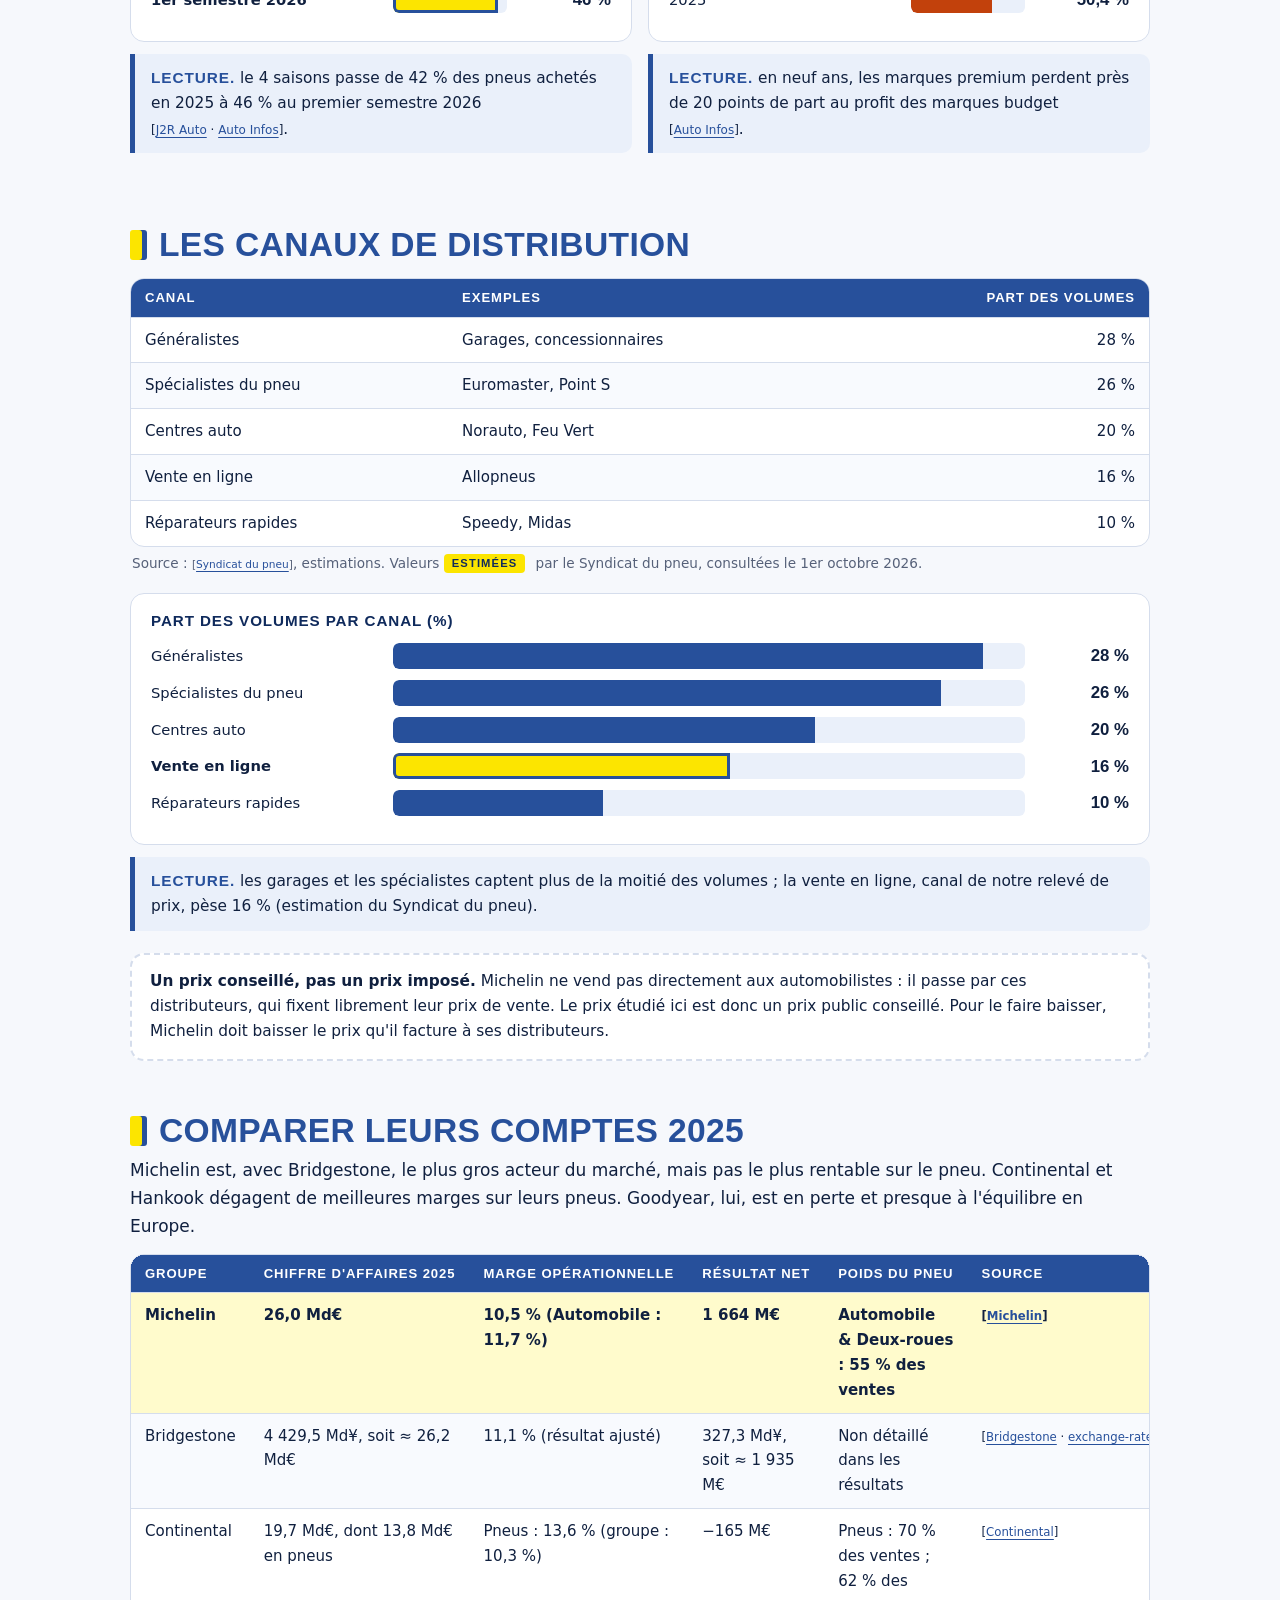
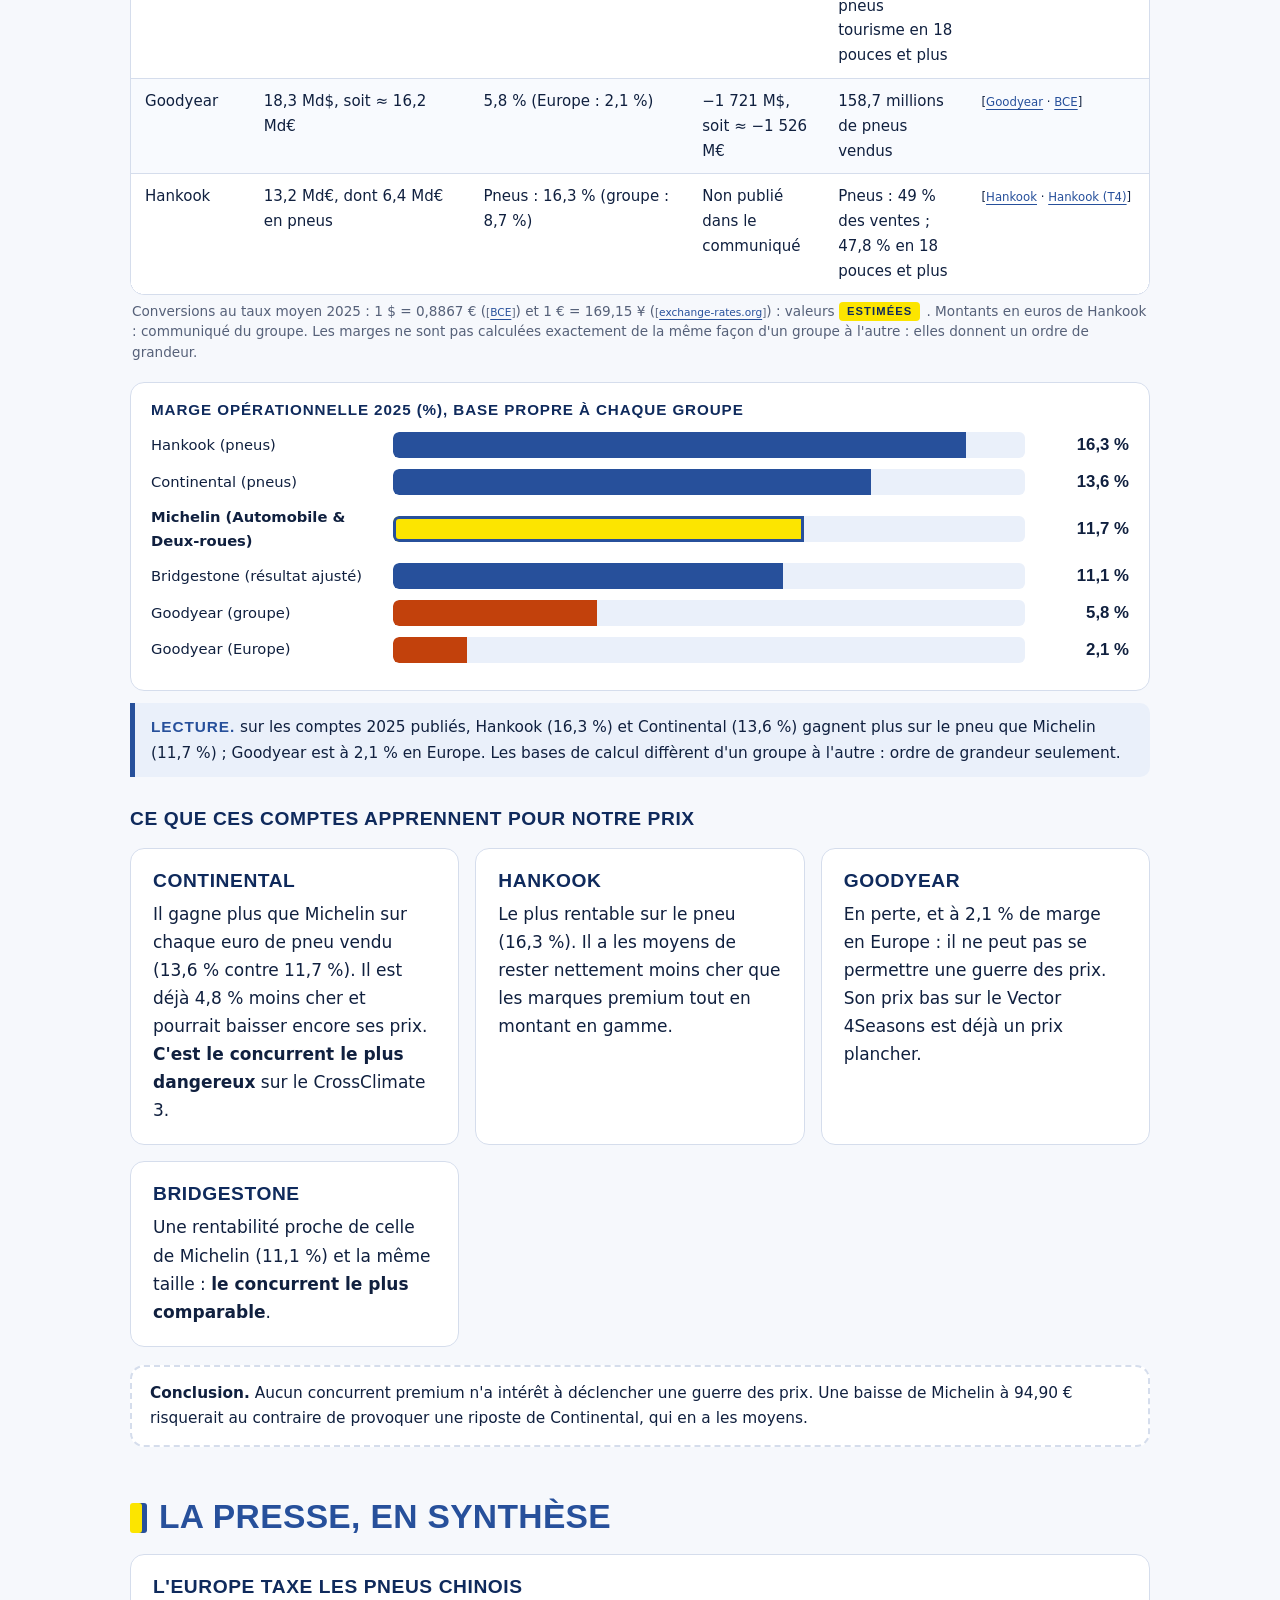
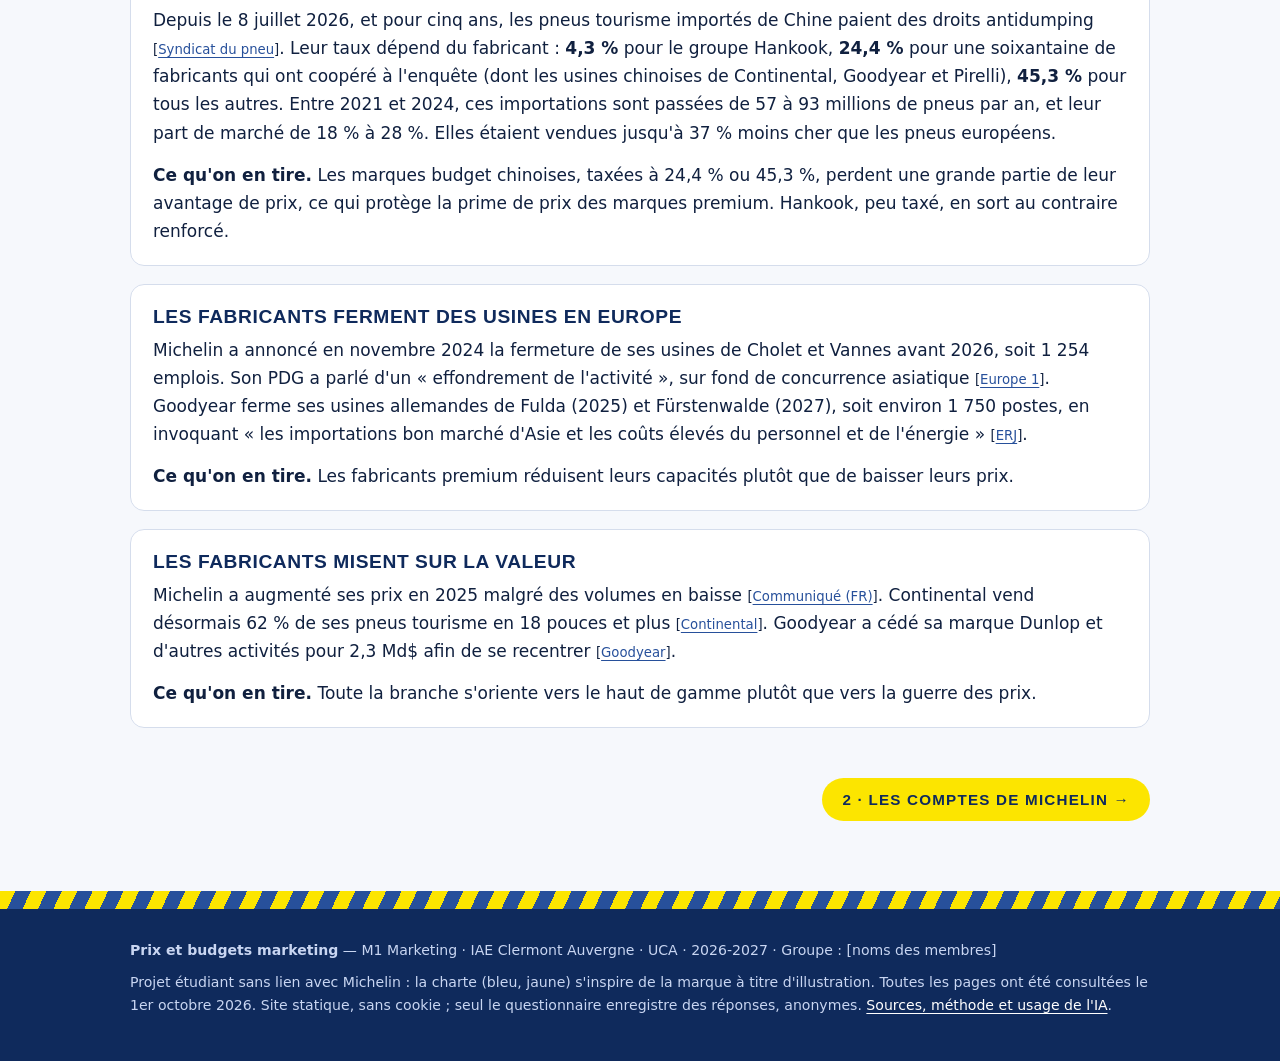
==== commit 8ec44a1b: "Le site ne parle plus que du questionnaire du 22 octobre au 3 novembre : page Simulation et données " ====
--- a/index.html
+++ b/index.html
@@ -11,7 +11,7 @@
 <body>
 <header class="haut"><div class="wrap">
 <a class="marque" href="index.html"><svg viewBox="0 0 40 40" aria-hidden="true"><circle cx="20" cy="20" r="18" fill="#FCE500"/><circle cx="20" cy="20" r="18" fill="none" stroke="#0F2A5C" stroke-width="3" stroke-dasharray="5 3.4"/><circle cx="20" cy="20" r="10" fill="#27509B"/><circle cx="20" cy="20" r="3.4" fill="#FCE500"/></svg><span>Michelin<small>CrossClimate 3 · dossier de prix</small></span></a>
-<nav aria-label="Navigation principale"><a href="index.html" aria-current="page">1 · Le marché</a><a href="comptes.html">2 · Comptes</a><a href="prix-psychologique.html">3 · Prix psychologique</a><a href="client.html">3 bis · Test A/B</a><a href="simulation.html">3 ter · Simulation</a><a href="proposition.html">4 · Proposition</a><a href="synthese.html">Synthèse</a><a href="sources.html">Sources</a></nav>
+<nav aria-label="Navigation principale"><a href="index.html" aria-current="page">1 · Le marché</a><a href="comptes.html">2 · Comptes</a><a href="prix-psychologique.html">3 · Prix psychologique</a><a href="client.html">3 bis · Test A/B</a><a href="proposition.html">4 · Proposition</a><a href="synthese.html">Synthèse</a><a href="sources.html">Sources</a></nav>
 </div></header>
 <section class="hero"><div class="wrap">
 <span class="kicker">Partie 1 · Le marché · Dossier Michelin CrossClimate 3</span>
--- a/style.css
+++ b/style.css
@@ -153,3 +153,43 @@
 .fiche .trois>div>span:first-child{display:block;font:800 .76rem/1 var(--titre);letter-spacing:.12em;text-transform:uppercase;color:var(--bleu);margin-bottom:8px}
 .fiche .trois p{margin:0;font-size:.92rem;line-height:1.5}
 @media(max-width:860px){.fiche .trois{grid-template-columns:1fr}.fiche .trois>div{border-left:0;border-top:1px solid var(--trait)}.fiche .trois>div:first-child{border-top:0}}
+
+/* ---------- l'analyse pas à pas : figures, cheminement, hypothèses ---------- */
+.fig{background:#fff;border:1px solid var(--trait);border-radius:var(--rayon);padding:18px 18px 12px;margin:18px 0 6px}
+.fig figcaption{font:800 .95rem/1.3 var(--titre);letter-spacing:.04em;text-transform:uppercase;color:var(--bleu-fonce);margin:0 0 10px}
+.fig figcaption b{color:var(--bleu)}
+.fig svg{display:block;width:100%;max-width:620px;height:auto;margin:6px auto 0}
+.fig.large svg{max-width:760px}
+.fig svg text{font-family:var(--texte)}
+.fig svg [tabindex]:hover,.fig svg [tabindex]:focus{opacity:.82;outline:none}
+.leg{display:flex;flex-wrap:wrap;gap:4px 16px;font-size:.84rem;color:var(--gris);margin:0 0 4px}
+.leg span::before{content:"";display:inline-block;width:12px;height:12px;border-radius:3px;margin-right:6px;vertical-align:-1px;background:var(--c)}
+details.chiffres-fig{margin:10px 0 0;font-size:.88rem}
+details.chiffres-fig summary{cursor:pointer;color:var(--bleu);font-weight:600}
+details.chiffres-fig .tableau{margin-top:8px}
+.att{color:var(--gris);font-size:.82rem}
+.lire{display:grid;grid-template-columns:repeat(auto-fit,minmax(min(230px,100%),1fr));gap:12px;margin:12px 0 26px}
+.lire div{background:#fff;border:1px solid var(--trait);border-top:4px solid var(--bleu);border-radius:10px;padding:12px 14px;font-size:.93rem;line-height:1.55}
+.lire div:nth-child(2){border-top-color:var(--jaune)}
+.lire div:nth-child(3){border-top-color:var(--alerte)}
+.lire b{display:block;font:800 .78rem/1.2 var(--titre);letter-spacing:.1em;text-transform:uppercase;color:var(--bleu-fonce);margin-bottom:4px}
+ol.flux{list-style:none;counter-reset:etape;display:flex;flex-wrap:wrap;gap:10px;padding:0;margin:18px 0 26px}
+ol.flux li{counter-increment:etape;flex:1 1 150px;position:relative;background:#fff;border:1px solid var(--trait);border-radius:10px;padding:12px 14px 12px 14px;font-size:.9rem;line-height:1.4}
+ol.flux li::before{content:counter(etape);display:inline-grid;place-items:center;width:26px;height:26px;border-radius:50%;background:var(--jaune);color:var(--bleu-fonce);font:800 .9rem/1 var(--titre);margin-bottom:6px}
+ol.flux li a{display:block;font:800 .95rem/1.2 var(--titre);text-transform:uppercase;letter-spacing:.04em;text-decoration:none;margin-bottom:2px}
+ol.flux li span{color:var(--gris)}
+ol.flux li.cle{border-color:var(--bleu);box-shadow:inset 0 -4px 0 var(--bleu)}
+.hyp{display:inline-block;font:800 .8rem/1 var(--titre);letter-spacing:.06em;background:var(--bleu-fonce);color:#fff;padding:4px 7px;border-radius:4px;margin-right:6px;vertical-align:1px}
+.statut.ok{background:var(--ok);color:#fff}
+.statut.non{background:#fff;color:var(--gris);border:1px solid var(--gris)}
+.statut.rejet{background:var(--alerte);color:#fff}
+.etape-num{display:block;font:800 .8rem/1 var(--titre);letter-spacing:.14em;text-transform:uppercase;color:var(--gris);margin:44px 0 -40px}
+pre.code{background:var(--bleu-fonce);color:#E6ECF8;border-radius:10px;padding:16px 18px;overflow-x:auto;font:13px/1.55 ui-monospace,SFMono-Regular,Menlo,Consolas,monospace;margin:12px 0 18px}
+pre.code .c{color:#9FB4DE}
+code{font:.9em ui-monospace,SFMono-Regular,Menlo,Consolas,monospace;background:var(--ciel);padding:1px 5px;border-radius:4px}
+pre.code code{background:none;padding:0;color:inherit;font:inherit}
+/* Sur téléphone, un schéma garde une largeur lisible et défile dans son cadre, plutôt que de rapetisser son texte. */
+.fig{overflow-x:auto}
+@media(max-width:600px){.fig svg{min-width:540px}.fig.large svg{min-width:580px}.fig figcaption::after{content:" · faites glisser le schéma →";font:600 .72rem/1 var(--texte);letter-spacing:0;text-transform:none;color:var(--gris)}}
+ol.flux li b{display:block;font:800 .95rem/1.2 var(--titre);text-transform:uppercase;letter-spacing:.04em;color:var(--bleu);margin-bottom:2px}
+h2 .hyp{font-size:.72rem}
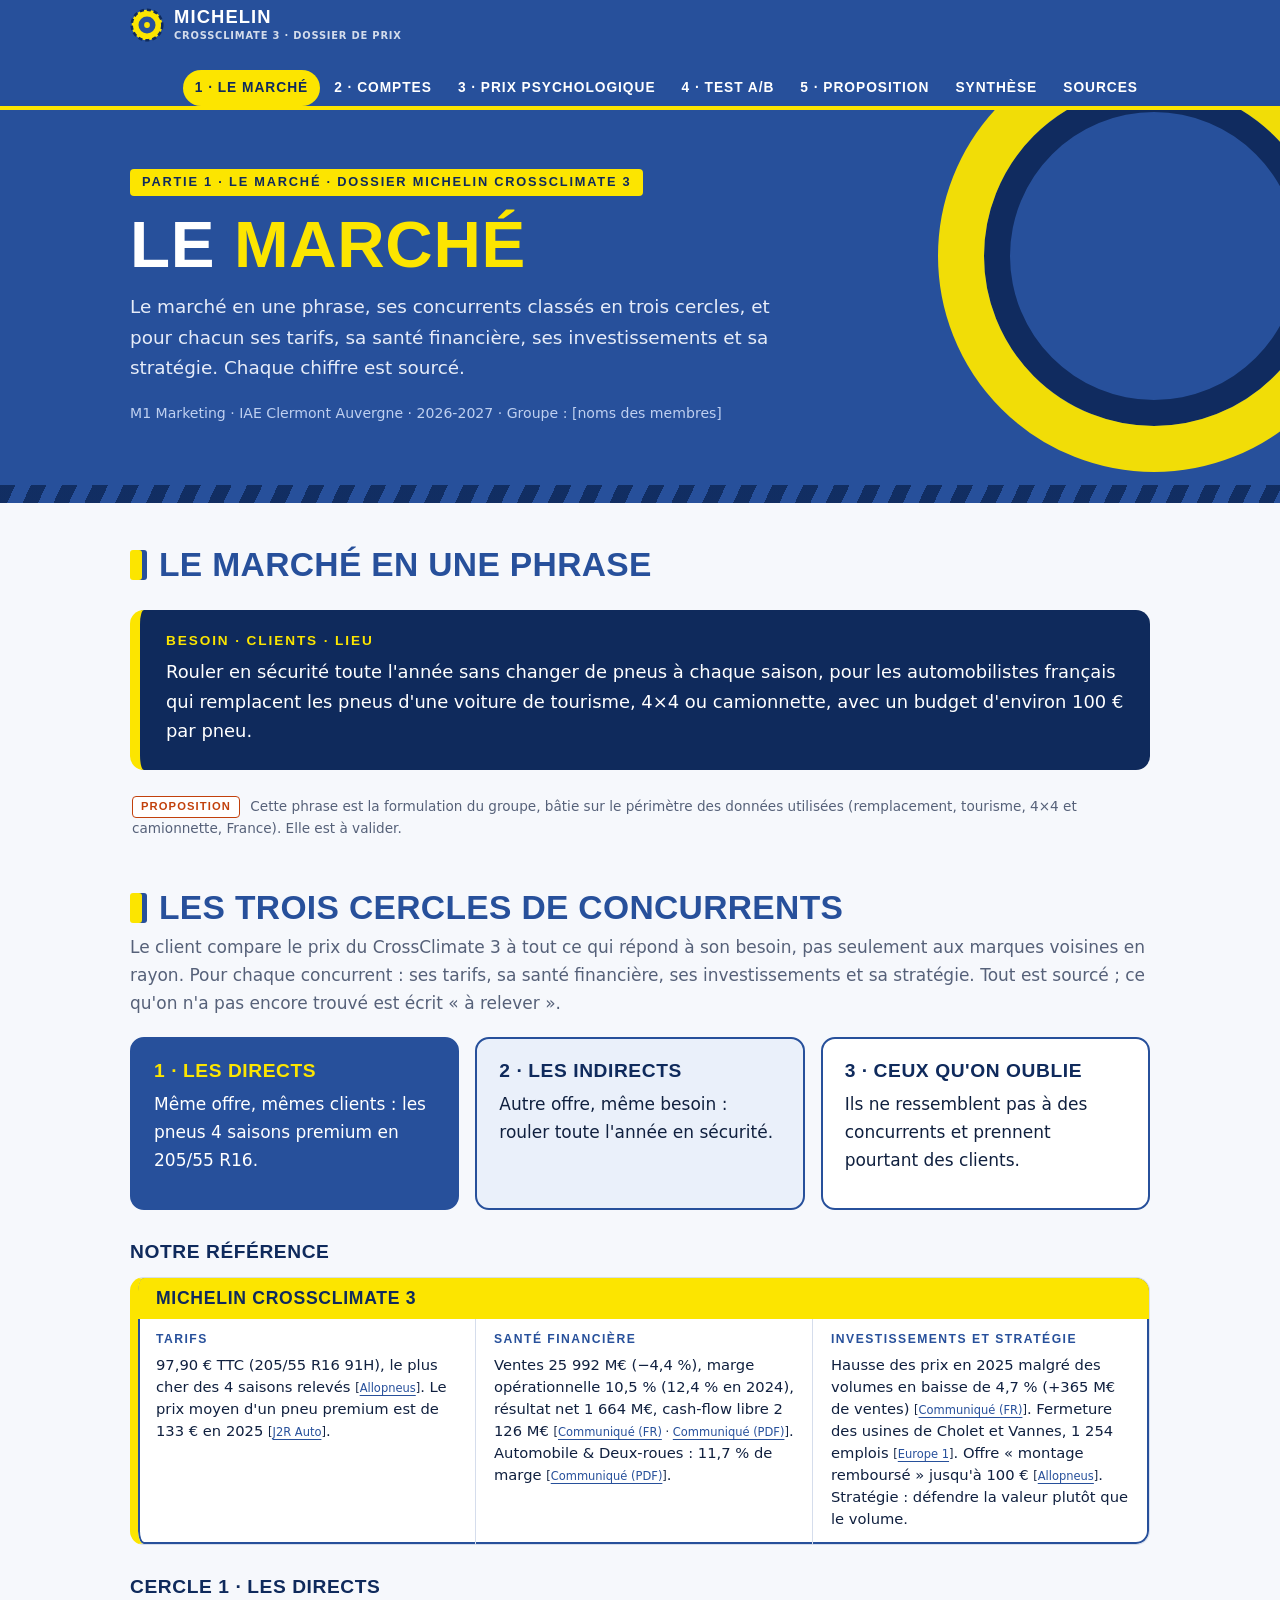
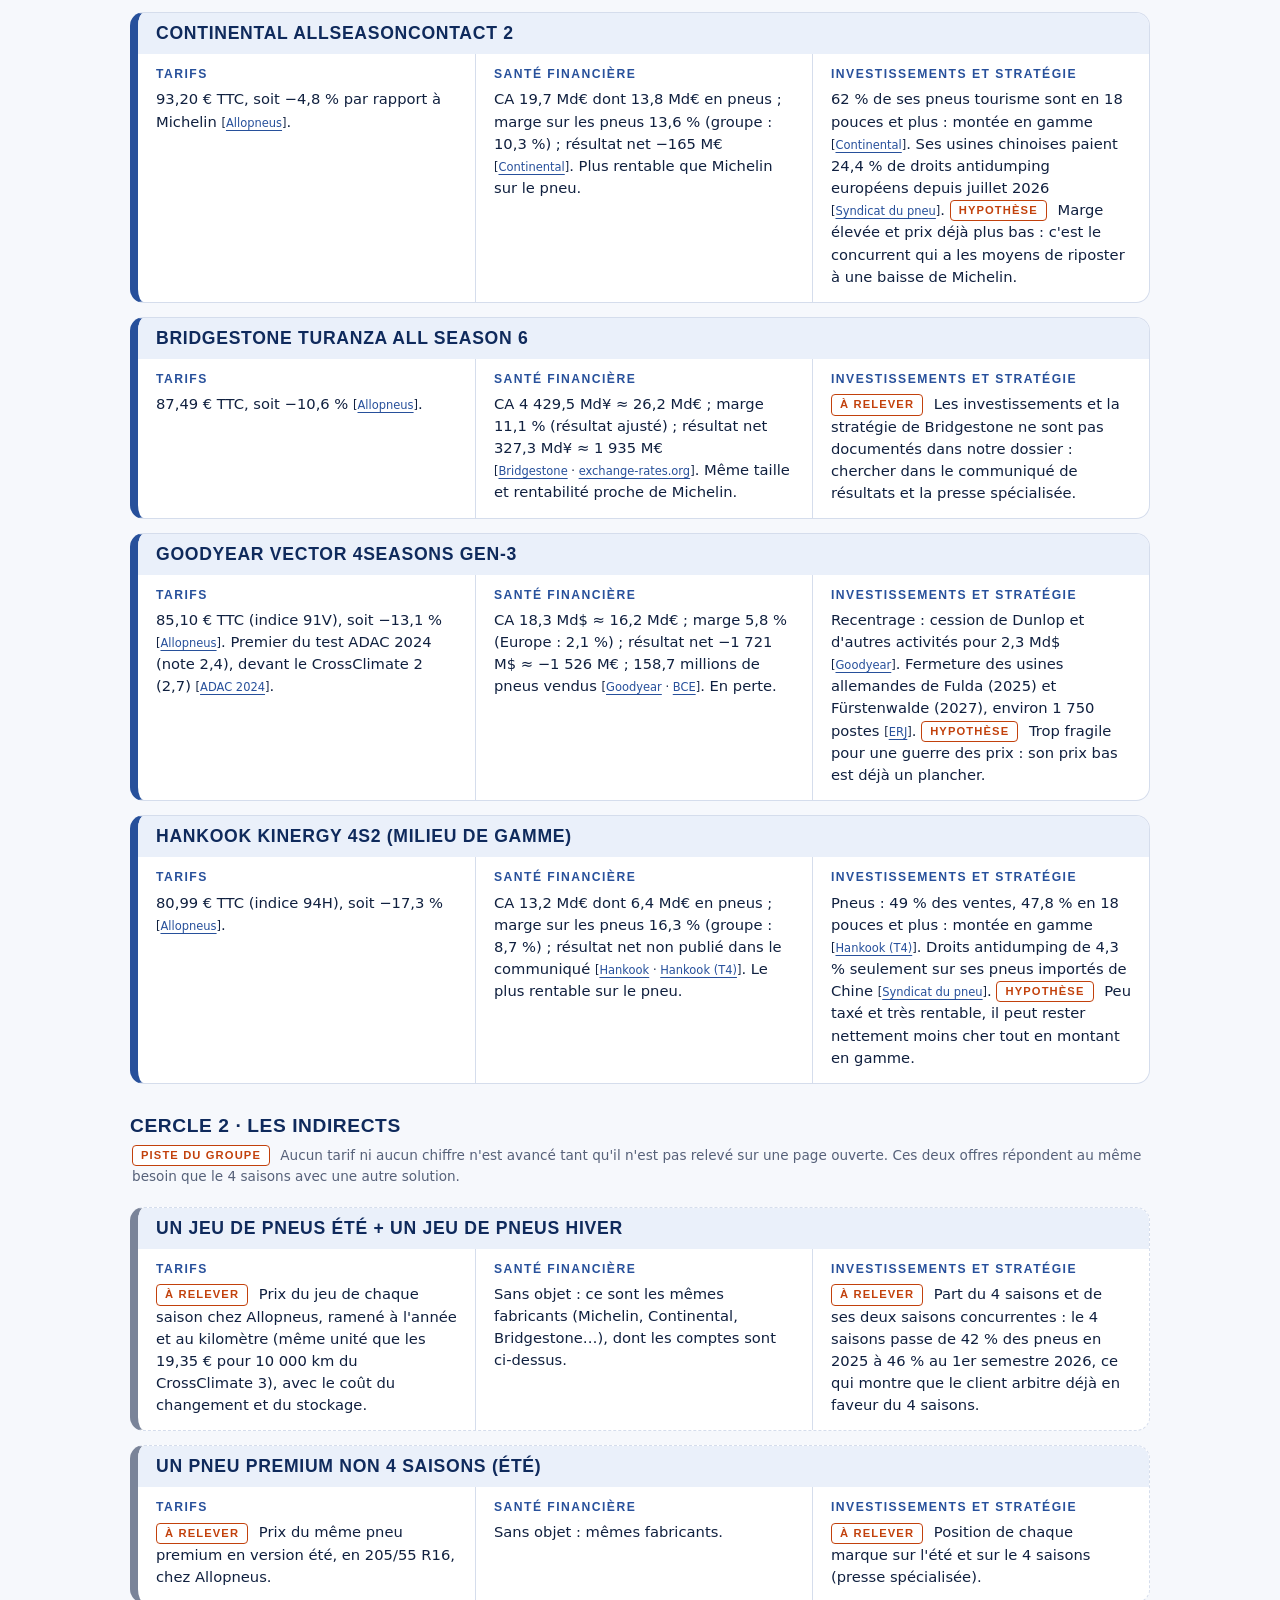
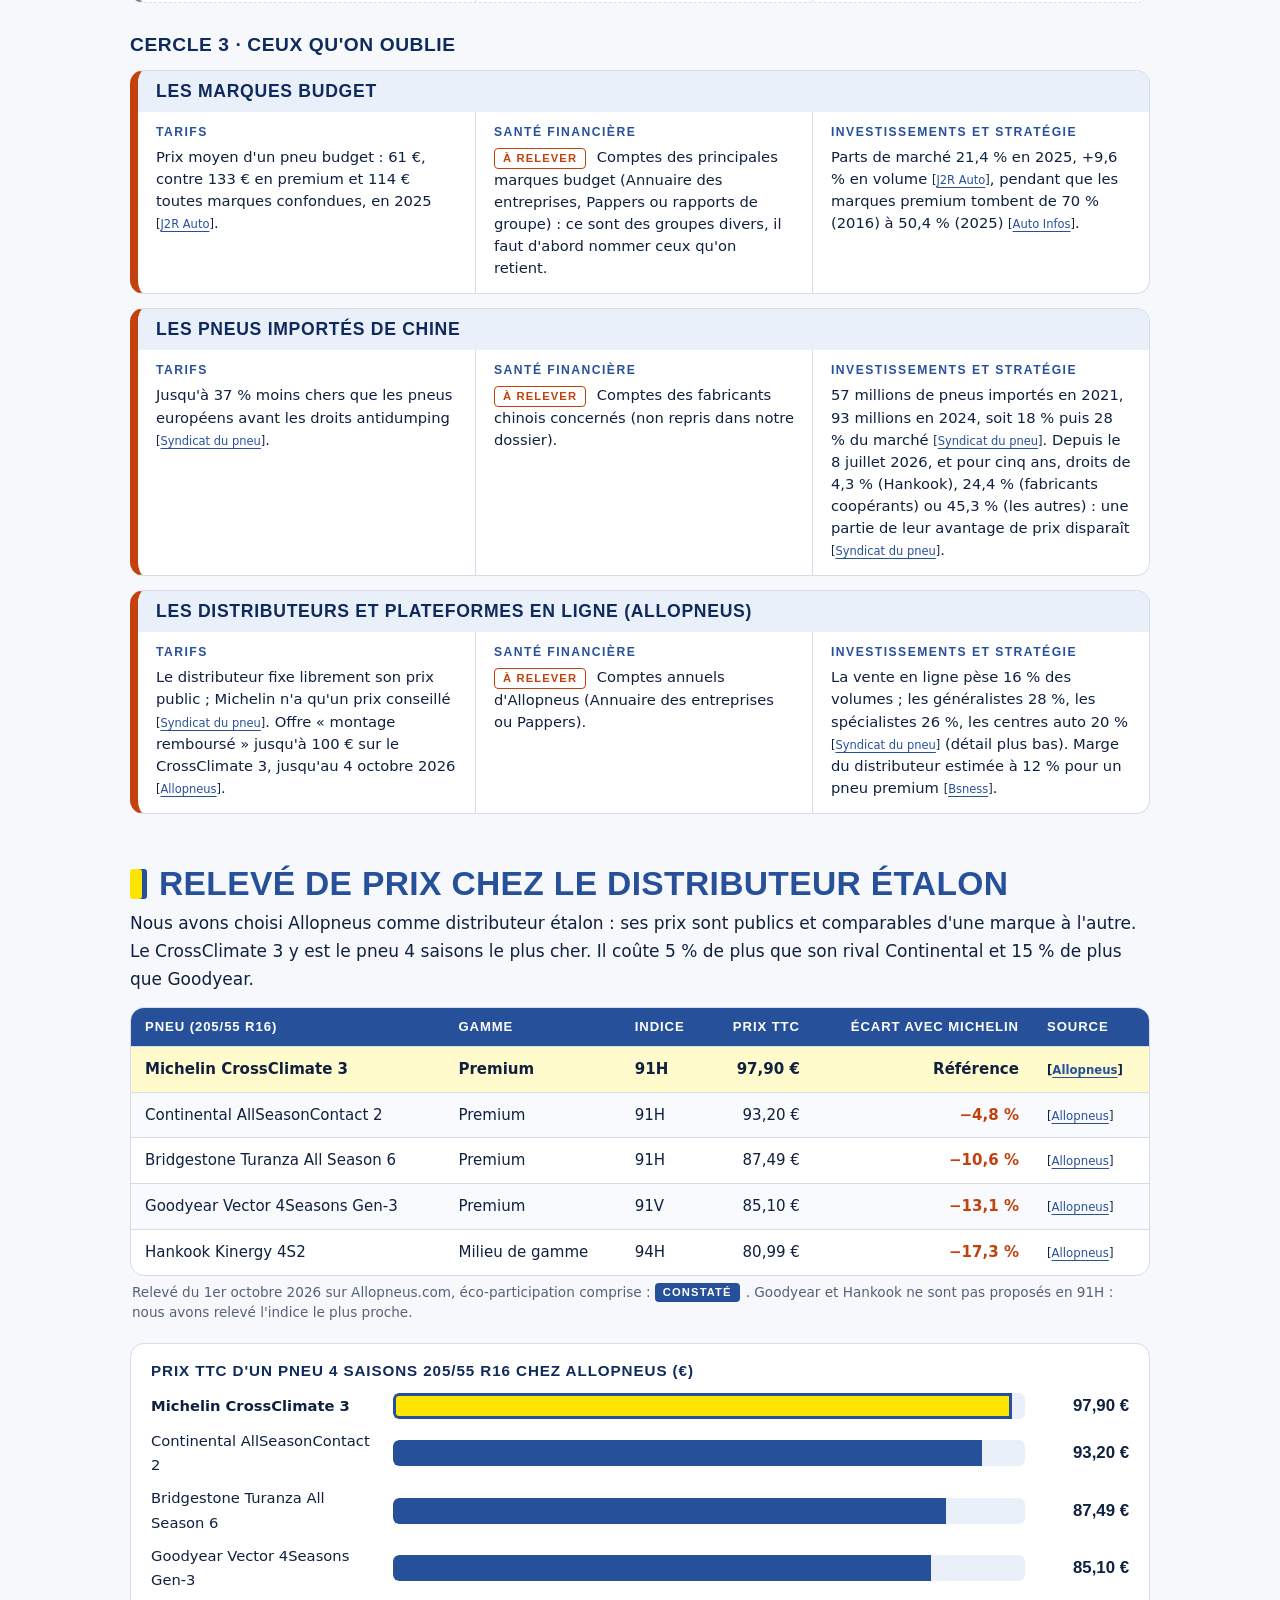
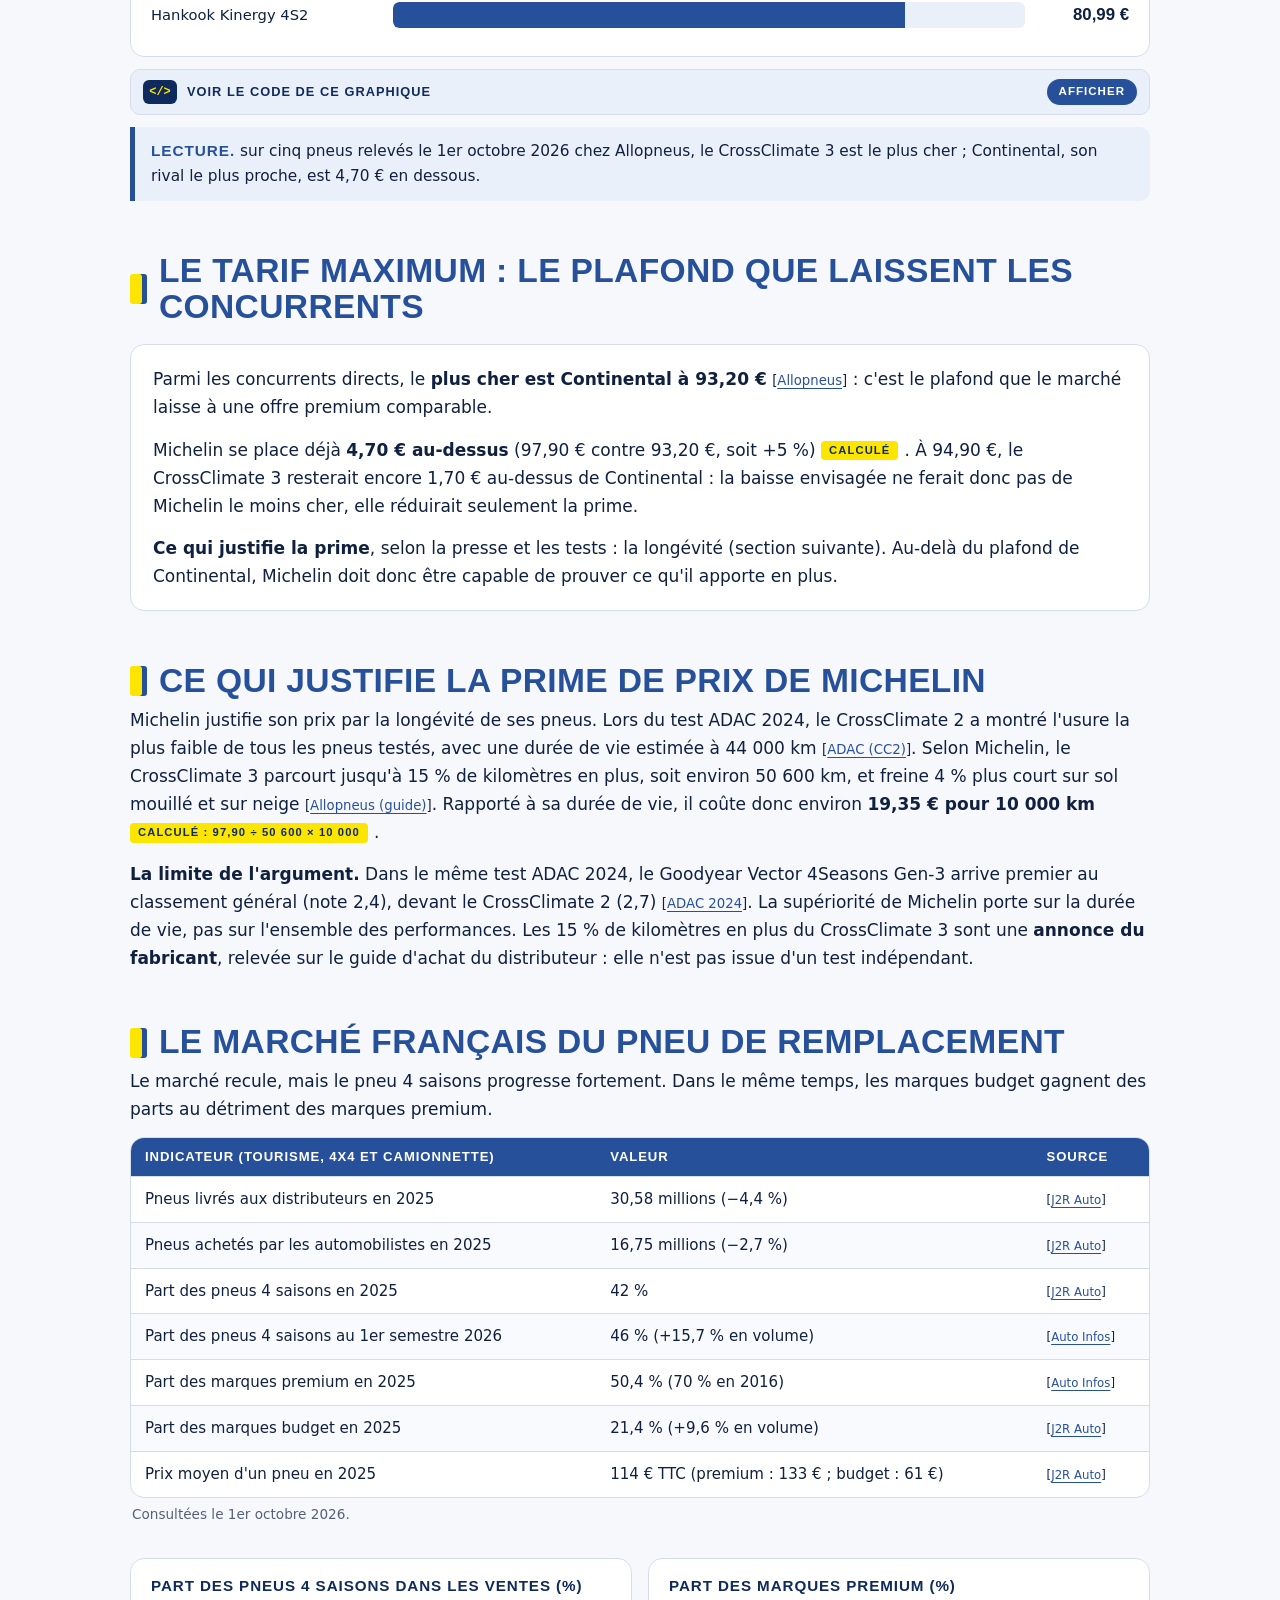
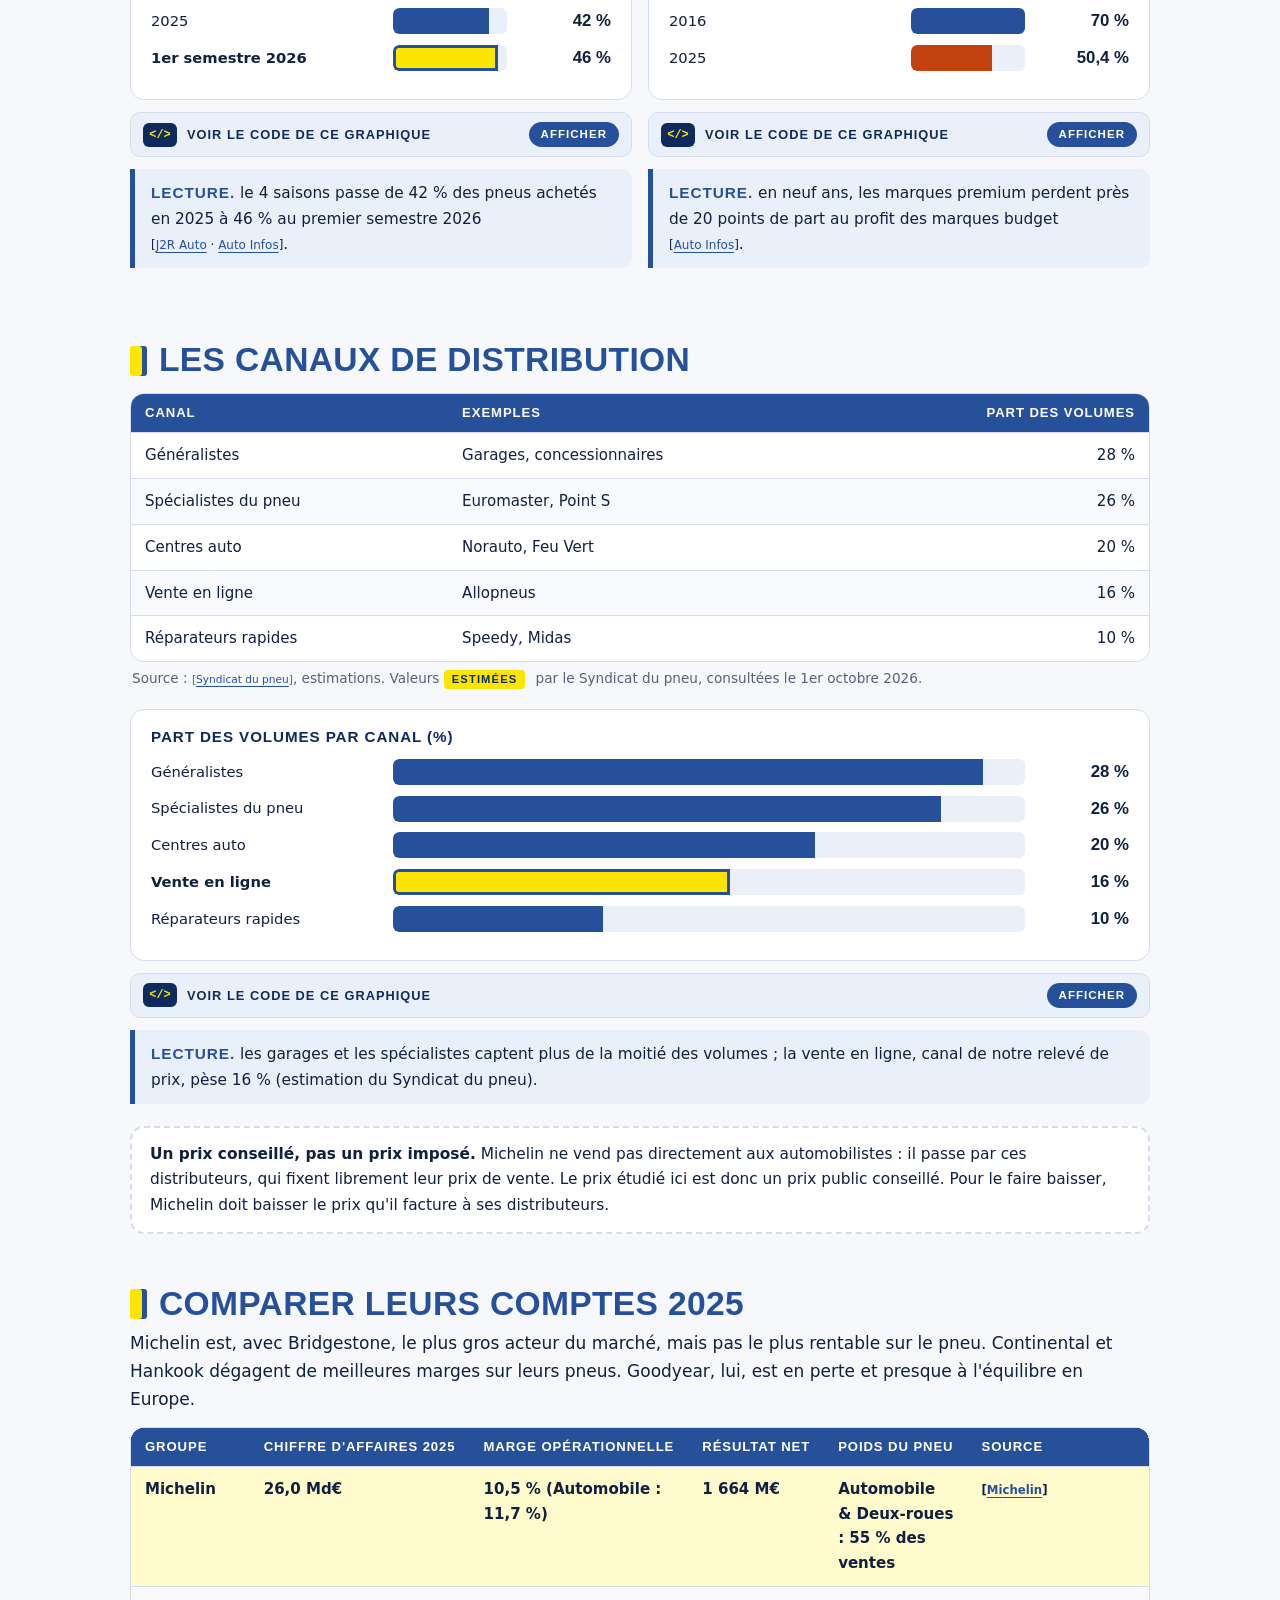
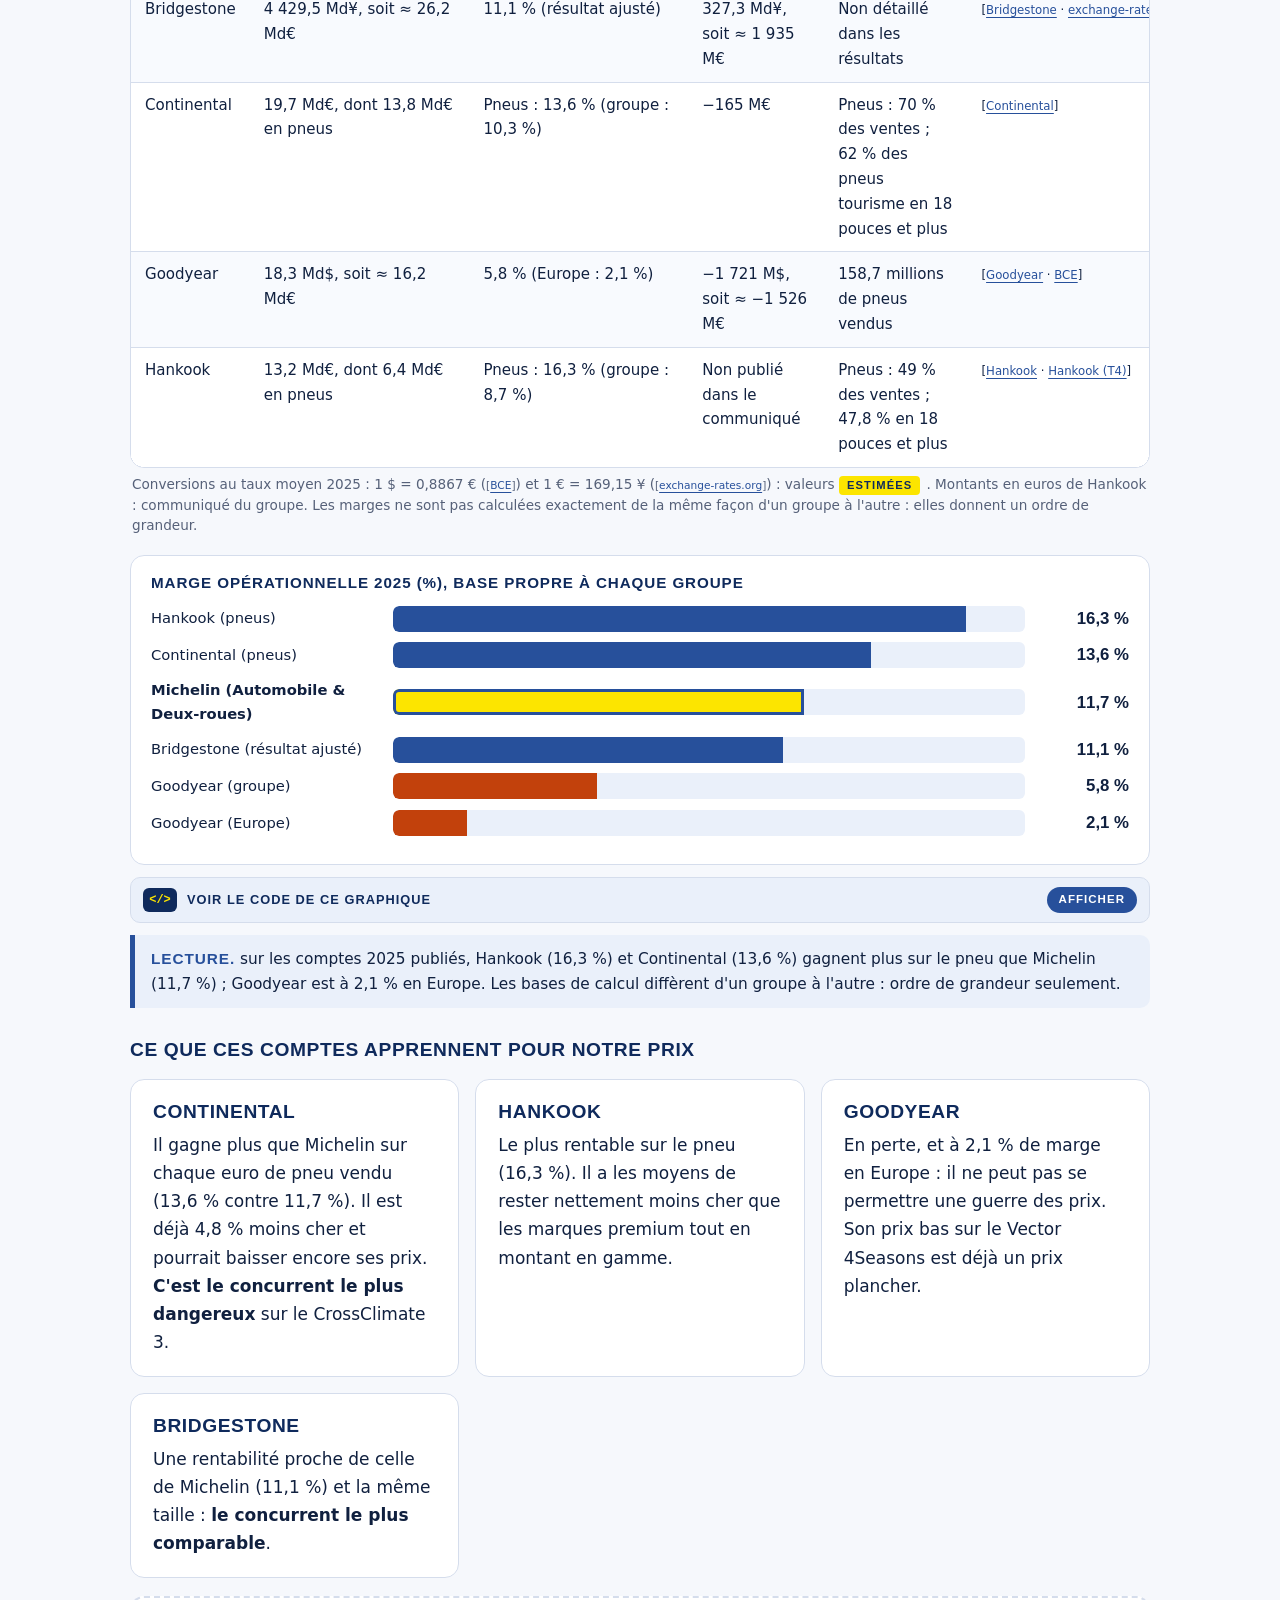
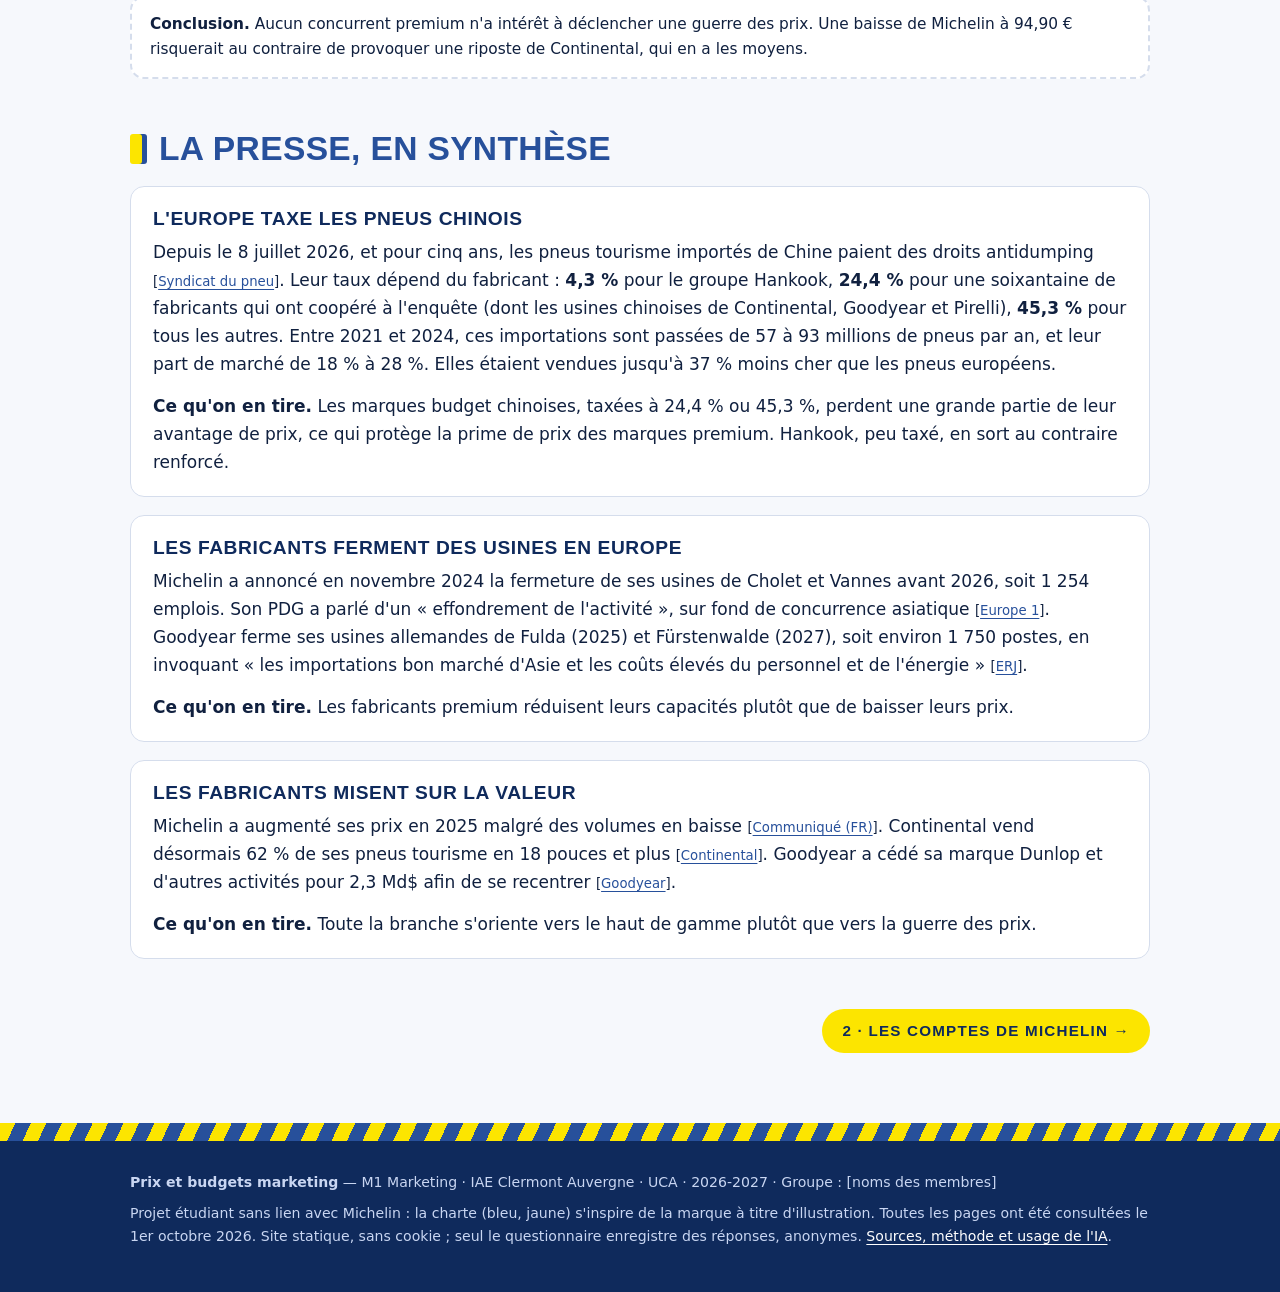
==== commit f9c16b6e: "Chaque graphique a son bandeau « Voir le code de ce graphique » ; onglets renumérotés (4 · Test A/B," ====
--- a/index.html
+++ b/index.html
@@ -11,7 +11,7 @@
 <body>
 <header class="haut"><div class="wrap">
 <a class="marque" href="index.html"><svg viewBox="0 0 40 40" aria-hidden="true"><circle cx="20" cy="20" r="18" fill="#FCE500"/><circle cx="20" cy="20" r="18" fill="none" stroke="#0F2A5C" stroke-width="3" stroke-dasharray="5 3.4"/><circle cx="20" cy="20" r="10" fill="#27509B"/><circle cx="20" cy="20" r="3.4" fill="#FCE500"/></svg><span>Michelin<small>CrossClimate 3 · dossier de prix</small></span></a>
-<nav aria-label="Navigation principale"><a href="index.html" aria-current="page">1 · Le marché</a><a href="comptes.html">2 · Comptes</a><a href="prix-psychologique.html">3 · Prix psychologique</a><a href="client.html">3 bis · Test A/B</a><a href="proposition.html">4 · Proposition</a><a href="synthese.html">Synthèse</a><a href="sources.html">Sources</a></nav>
+<nav aria-label="Navigation principale"><a href="index.html" aria-current="page">1 · Le marché</a><a href="comptes.html">2 · Comptes</a><a href="prix-psychologique.html">3 · Prix psychologique</a><a href="client.html">4 · Test A/B</a><a href="proposition.html">5 · Proposition</a><a href="synthese.html">Synthèse</a><a href="sources.html">Sources</a></nav>
 </div></header>
 <section class="hero"><div class="wrap">
 <span class="kicker">Partie 1 · Le marché · Dossier Michelin CrossClimate 3</span>
@@ -58,6 +58,26 @@
 <p>Nous avons choisi Allopneus comme distributeur étalon : ses prix sont publics et comparables d'une marque à l'autre. Le CrossClimate 3 y est le pneu 4 saisons le plus cher. Il coûte 5 % de plus que son rival Continental et 15 % de plus que Goodyear.</p>
 <div class="tableau"><table><thead><tr><th class="">Pneu (205/55 R16)</th><th class="">Gamme</th><th class="">Indice</th><th class="n">Prix TTC</th><th class="n">Écart avec Michelin</th><th class="">Source</th></tr></thead><tbody><tr class="ref"><td class="">Michelin CrossClimate 3</td><td class="">Premium</td><td class="">91H</td><td class="n">97,90 €</td><td class="n">Référence</td><td class=""><span class="src">[<a href="https://www.allopneus.com/produit/pneu-auto/michelin/tourisme-4saisons/crossclimate-3/205-55r16-91h/0002041955" target="_blank" rel="noopener">Allopneus</a>]</span></td></tr><tr><td class="">Continental AllSeasonContact 2</td><td class="">Premium</td><td class="">91H</td><td class="n">93,20 €</td><td class="n"><span class="neg">−4,8 %</span></td><td class=""><span class="src">[<a href="https://www.allopneus.com/produit/pneu-auto/continental/tourisme-4saisons/allseason-contact-2/205-55r16-91h/0006350522" target="_blank" rel="noopener">Allopneus</a>]</span></td></tr><tr><td class="">Bridgestone Turanza All Season 6</td><td class="">Premium</td><td class="">91H</td><td class="n">87,49 €</td><td class="n"><span class="neg">−10,6 %</span></td><td class=""><span class="src">[<a href="https://www.allopneus.com/produit/pneu-auto/bridgestone/tourisme-4saisons/turanza-all-season-6/205-55r16-91h/0006357654" target="_blank" rel="noopener">Allopneus</a>]</span></td></tr><tr><td class="">Goodyear Vector 4Seasons Gen-3</td><td class="">Premium</td><td class="">91V</td><td class="n">85,10 €</td><td class="n"><span class="neg">−13,1 %</span></td><td class=""><span class="src">[<a href="https://www.allopneus.com/produit/pneu-auto/goodyear/tourisme-4saisons/vector-4seasons-gen-3/205-55r16-91v/0005540958" target="_blank" rel="noopener">Allopneus</a>]</span></td></tr><tr><td class="">Hankook Kinergy 4S2</td><td class="">Milieu de gamme</td><td class="">94H</td><td class="n">80,99 €</td><td class="n"><span class="neg">−17,3 %</span></td><td class=""><span class="src">[<a href="https://www.allopneus.com/produit/pneu-auto/hankook/tourisme-4saisons/kinergy-4s-2/205-55r16-94h/0004885718" target="_blank" rel="noopener">Allopneus</a>]</span></td></tr></tbody></table></div><p class="note">Relevé du 1er octobre 2026 sur Allopneus.com, éco-participation comprise : <span class='statut constate'>constaté</span>. Goodyear et Hankook ne sont pas proposés en 91H : nous avons relevé l'indice le plus proche.</p>
 <div class="bars"><h4>Prix TTC d'un pneu 4 saisons 205/55 R16 chez Allopneus (€)</h4><div class="bar vedette"><span class="lab">Michelin CrossClimate 3</span><span class="track"><i style="width:97.9%"></i></span><b>97,90 €</b></div><div class="bar "><span class="lab">Continental AllSeasonContact 2</span><span class="track"><i style="width:93.2%"></i></span><b>93,20 €</b></div><div class="bar "><span class="lab">Bridgestone Turanza All Season 6</span><span class="track"><i style="width:87.5%"></i></span><b>87,49 €</b></div><div class="bar "><span class="lab">Goodyear Vector 4Seasons Gen-3</span><span class="track"><i style="width:85.1%"></i></span><b>85,10 €</b></div><div class="bar "><span class="lab">Hankook Kinergy 4S2</span><span class="track"><i style="width:81.0%"></i></span><b>80,99 €</b></div></div>
+<!-- code:auto --><details class="code-fig"><summary>Voir le code de ce graphique</summary><p class="note">Graphique en HTML et CSS, sans image ni bibliothèque : chaque barre est une balise &lt;i&gt; dont la largeur (<code>width</code>) est la valeur rapportée au maximum du graphique ; la feuille de style <code>style.css</code> dessine la piste, la couleur et l'alignement des étiquettes.</p><pre class="code"><code>
+&lt;div class=&quot;bars&quot;&gt;&lt;h4&gt;Prix TTC d&#x27;un pneu 4 saisons 205/55 R16 chez Allopneus (€)&lt;/h4&gt;
+&lt;div class=&quot;bar vedette&quot;&gt;&lt;span class=&quot;lab&quot;&gt;Michelin CrossClimate 3&lt;/span&gt;&lt;span class=&quot;track&quot;&gt;&lt;i style=&quot;width:97.9%&quot;&gt;&lt;/i&gt;&lt;/span&gt;&lt;b&gt;97,90 €&lt;/b&gt;&lt;/div&gt;
+&lt;div class=&quot;bar &quot;&gt;&lt;span class=&quot;lab&quot;&gt;Continental AllSeasonContact 2&lt;/span&gt;&lt;span class=&quot;track&quot;&gt;&lt;i style=&quot;width:93.2%&quot;&gt;&lt;/i&gt;&lt;/span&gt;&lt;b&gt;93,20 €&lt;/b&gt;&lt;/div&gt;
+&lt;div class=&quot;bar &quot;&gt;&lt;span class=&quot;lab&quot;&gt;Bridgestone Turanza All Season 6&lt;/span&gt;&lt;span class=&quot;track&quot;&gt;&lt;i style=&quot;width:87.5%&quot;&gt;&lt;/i&gt;&lt;/span&gt;&lt;b&gt;87,49 €&lt;/b&gt;&lt;/div&gt;
+&lt;div class=&quot;bar &quot;&gt;&lt;span class=&quot;lab&quot;&gt;Goodyear Vector 4Seasons Gen-3&lt;/span&gt;&lt;span class=&quot;track&quot;&gt;&lt;i style=&quot;width:85.1%&quot;&gt;&lt;/i&gt;&lt;/span&gt;&lt;b&gt;85,10 €&lt;/b&gt;&lt;/div&gt;
+&lt;div class=&quot;bar &quot;&gt;&lt;span class=&quot;lab&quot;&gt;Hankook Kinergy 4S2&lt;/span&gt;&lt;span class=&quot;track&quot;&gt;&lt;i style=&quot;width:81.0%&quot;&gt;&lt;/i&gt;&lt;/span&gt;&lt;b&gt;80,99 €&lt;/b&gt;&lt;/div&gt;
+&lt;/div&gt;
+
+/* style.css : la mise en forme commune des graphiques en barres */
+.bars{background:#fff;border:1px solid var(--trait);border-radius:var(--rayon);padding:18px 20px;margin:14px 0 4px}
+.bars h4{margin:0 0 12px;font:800 .95rem/1.2 var(--titre);letter-spacing:.06em;text-transform:uppercase;color:var(--bleu-fonce)}
+.bar{display:grid;grid-template-columns:minmax(120px,230px) 1fr 92px;gap:12px;align-items:center;margin:9px 0;font-size:.92rem}
+.bar .track{background:var(--ciel);border-radius:6px;height:26px;overflow:hidden}
+.bar .track i{display:block;height:100%;background:var(--bleu);border-radius:6px 0 0 6px}
+.bar.vedette .track i{background:var(--jaune);box-shadow:inset 0 0 0 3px var(--bleu)}
+.bar.vedette .lab{font-weight:800}
+.bar b{text-align:right;font-variant-numeric:tabular-nums;font-family:var(--titre);font-size:1.05rem}
+.bar.alerte .track i{background:var(--alerte)}
+@media(max-width:560px){.bar{grid-template-columns:1fr 78px;gap:4px 10px}.bar .lab{grid-column:1/-1}}</code></pre></details><!-- /code:auto -->
 <p class="lecture"><b>Lecture.</b> sur cinq pneus relevés le 1er octobre 2026 chez Allopneus, le CrossClimate 3 est le plus cher ; Continental, son rival le plus proche, est 4,70 € en dessous.</p>
 
 <h2>Le tarif maximum : le plafond que laissent les concurrents</h2>
@@ -76,14 +96,68 @@
 <div class="tableau"><table><thead><tr><th class="">Indicateur (tourisme, 4x4 et camionnette)</th><th class="">Valeur</th><th class="">Source</th></tr></thead><tbody><tr><td class="">Pneus livrés aux distributeurs en 2025</td><td class="">30,58 millions (−4,4 %)</td><td class=""><span class="src">[<a href="https://j2rauto.com/rechange/pneus-sous-tension-le-marche-cherche-son-nouveau-point-dequilibre/" target="_blank" rel="noopener">J2R Auto</a>]</span></td></tr><tr><td class="">Pneus achetés par les automobilistes en 2025</td><td class="">16,75 millions (−2,7 %)</td><td class=""><span class="src">[<a href="https://j2rauto.com/rechange/pneus-sous-tension-le-marche-cherche-son-nouveau-point-dequilibre/" target="_blank" rel="noopener">J2R Auto</a>]</span></td></tr><tr><td class="">Part des pneus 4 saisons en 2025</td><td class="">42 %</td><td class=""><span class="src">[<a href="https://j2rauto.com/rechange/pneus-sous-tension-le-marche-cherche-son-nouveau-point-dequilibre/" target="_blank" rel="noopener">J2R Auto</a>]</span></td></tr><tr><td class="">Part des pneus 4 saisons au 1er semestre 2026</td><td class="">46 % (+15,7 % en volume)</td><td class=""><span class="src">[<a href="https://www.auto-infos.fr/article/pneumatiques-un-marche-toujours-atone-tandis-que-le-4-saisons-poursuit-sa-percee.293693" target="_blank" rel="noopener">Auto Infos</a>]</span></td></tr><tr><td class="">Part des marques premium en 2025</td><td class="">50,4 % (70 % en 2016)</td><td class=""><span class="src">[<a href="https://www.auto-infos.fr/article/entre-arbitrages-budgetaires-et-montee-du-4-saisons-le-marche-du-pneumatique-se-transforme.290862" target="_blank" rel="noopener">Auto Infos</a>]</span></td></tr><tr><td class="">Part des marques budget en 2025</td><td class="">21,4 % (+9,6 % en volume)</td><td class=""><span class="src">[<a href="https://j2rauto.com/rechange/pneus-sous-tension-le-marche-cherche-son-nouveau-point-dequilibre/" target="_blank" rel="noopener">J2R Auto</a>]</span></td></tr><tr><td class="">Prix moyen d'un pneu en 2025</td><td class="">114 € TTC (premium : 133 € ; budget : 61 €)</td><td class=""><span class="src">[<a href="https://j2rauto.com/rechange/pneus-sous-tension-le-marche-cherche-son-nouveau-point-dequilibre/" target="_blank" rel="noopener">J2R Auto</a>]</span></td></tr></tbody></table></div><p class="note">Consultées le 1er octobre 2026.</p>
 <div class="grille">
 <div><div class="bars"><h4>Part des pneus 4 saisons dans les ventes (%)</h4><div class="bar "><span class="lab">2025</span><span class="track"><i style="width:84.0%"></i></span><b>42 %</b></div><div class="bar vedette"><span class="lab">1er semestre 2026</span><span class="track"><i style="width:92.0%"></i></span><b>46 %</b></div></div>
+<!-- code:auto --><details class="code-fig"><summary>Voir le code de ce graphique</summary><p class="note">Graphique en HTML et CSS, sans image ni bibliothèque : chaque barre est une balise &lt;i&gt; dont la largeur (<code>width</code>) est la valeur rapportée au maximum du graphique ; la feuille de style <code>style.css</code> dessine la piste, la couleur et l'alignement des étiquettes.</p><pre class="code"><code>
+&lt;div class=&quot;bars&quot;&gt;&lt;h4&gt;Part des pneus 4 saisons dans les ventes (%)&lt;/h4&gt;
+&lt;div class=&quot;bar &quot;&gt;&lt;span class=&quot;lab&quot;&gt;2025&lt;/span&gt;&lt;span class=&quot;track&quot;&gt;&lt;i style=&quot;width:84.0%&quot;&gt;&lt;/i&gt;&lt;/span&gt;&lt;b&gt;42 %&lt;/b&gt;&lt;/div&gt;
+&lt;div class=&quot;bar vedette&quot;&gt;&lt;span class=&quot;lab&quot;&gt;1er semestre 2026&lt;/span&gt;&lt;span class=&quot;track&quot;&gt;&lt;i style=&quot;width:92.0%&quot;&gt;&lt;/i&gt;&lt;/span&gt;&lt;b&gt;46 %&lt;/b&gt;&lt;/div&gt;
+&lt;/div&gt;
+
+/* style.css : la mise en forme commune des graphiques en barres */
+.bars{background:#fff;border:1px solid var(--trait);border-radius:var(--rayon);padding:18px 20px;margin:14px 0 4px}
+.bars h4{margin:0 0 12px;font:800 .95rem/1.2 var(--titre);letter-spacing:.06em;text-transform:uppercase;color:var(--bleu-fonce)}
+.bar{display:grid;grid-template-columns:minmax(120px,230px) 1fr 92px;gap:12px;align-items:center;margin:9px 0;font-size:.92rem}
+.bar .track{background:var(--ciel);border-radius:6px;height:26px;overflow:hidden}
+.bar .track i{display:block;height:100%;background:var(--bleu);border-radius:6px 0 0 6px}
+.bar.vedette .track i{background:var(--jaune);box-shadow:inset 0 0 0 3px var(--bleu)}
+.bar.vedette .lab{font-weight:800}
+.bar b{text-align:right;font-variant-numeric:tabular-nums;font-family:var(--titre);font-size:1.05rem}
+.bar.alerte .track i{background:var(--alerte)}
+@media(max-width:560px){.bar{grid-template-columns:1fr 78px;gap:4px 10px}.bar .lab{grid-column:1/-1}}</code></pre></details><!-- /code:auto -->
 <p class="lecture"><b>Lecture.</b> le 4 saisons passe de 42 % des pneus achetés en 2025 à 46 % au premier semestre 2026 <span class="src">[<a href="https://j2rauto.com/rechange/pneus-sous-tension-le-marche-cherche-son-nouveau-point-dequilibre/" target="_blank" rel="noopener">J2R Auto</a> · <a href="https://www.auto-infos.fr/article/pneumatiques-un-marche-toujours-atone-tandis-que-le-4-saisons-poursuit-sa-percee.293693" target="_blank" rel="noopener">Auto Infos</a>]</span>.</p></div>
 <div><div class="bars"><h4>Part des marques premium (%)</h4><div class="bar "><span class="lab">2016</span><span class="track"><i style="width:100.0%"></i></span><b>70 %</b></div><div class="bar alerte"><span class="lab">2025</span><span class="track"><i style="width:71.4%"></i></span><b>50,4 %</b></div></div>
+<!-- code:auto --><details class="code-fig"><summary>Voir le code de ce graphique</summary><p class="note">Graphique en HTML et CSS, sans image ni bibliothèque : chaque barre est une balise &lt;i&gt; dont la largeur (<code>width</code>) est la valeur rapportée au maximum du graphique ; la feuille de style <code>style.css</code> dessine la piste, la couleur et l'alignement des étiquettes.</p><pre class="code"><code>
+&lt;div class=&quot;bars&quot;&gt;&lt;h4&gt;Part des marques premium (%)&lt;/h4&gt;
+&lt;div class=&quot;bar &quot;&gt;&lt;span class=&quot;lab&quot;&gt;2016&lt;/span&gt;&lt;span class=&quot;track&quot;&gt;&lt;i style=&quot;width:100.0%&quot;&gt;&lt;/i&gt;&lt;/span&gt;&lt;b&gt;70 %&lt;/b&gt;&lt;/div&gt;
+&lt;div class=&quot;bar alerte&quot;&gt;&lt;span class=&quot;lab&quot;&gt;2025&lt;/span&gt;&lt;span class=&quot;track&quot;&gt;&lt;i style=&quot;width:71.4%&quot;&gt;&lt;/i&gt;&lt;/span&gt;&lt;b&gt;50,4 %&lt;/b&gt;&lt;/div&gt;
+&lt;/div&gt;
+
+/* style.css : la mise en forme commune des graphiques en barres */
+.bars{background:#fff;border:1px solid var(--trait);border-radius:var(--rayon);padding:18px 20px;margin:14px 0 4px}
+.bars h4{margin:0 0 12px;font:800 .95rem/1.2 var(--titre);letter-spacing:.06em;text-transform:uppercase;color:var(--bleu-fonce)}
+.bar{display:grid;grid-template-columns:minmax(120px,230px) 1fr 92px;gap:12px;align-items:center;margin:9px 0;font-size:.92rem}
+.bar .track{background:var(--ciel);border-radius:6px;height:26px;overflow:hidden}
+.bar .track i{display:block;height:100%;background:var(--bleu);border-radius:6px 0 0 6px}
+.bar.vedette .track i{background:var(--jaune);box-shadow:inset 0 0 0 3px var(--bleu)}
+.bar.vedette .lab{font-weight:800}
+.bar b{text-align:right;font-variant-numeric:tabular-nums;font-family:var(--titre);font-size:1.05rem}
+.bar.alerte .track i{background:var(--alerte)}
+@media(max-width:560px){.bar{grid-template-columns:1fr 78px;gap:4px 10px}.bar .lab{grid-column:1/-1}}</code></pre></details><!-- /code:auto -->
 <p class="lecture"><b>Lecture.</b> en neuf ans, les marques premium perdent près de 20 points de part au profit des marques budget <span class="src">[<a href="https://www.auto-infos.fr/article/entre-arbitrages-budgetaires-et-montee-du-4-saisons-le-marche-du-pneumatique-se-transforme.290862" target="_blank" rel="noopener">Auto Infos</a>]</span>.</p></div>
 </div>
 
 <h2>Les canaux de distribution</h2>
 <div class="tableau"><table><thead><tr><th class="">Canal</th><th class="">Exemples</th><th class="n">Part des volumes</th></tr></thead><tbody><tr><td class="">Généralistes</td><td class="">Garages, concessionnaires</td><td class="n">28 %</td></tr><tr><td class="">Spécialistes du pneu</td><td class="">Euromaster, Point S</td><td class="n">26 %</td></tr><tr><td class="">Centres auto</td><td class="">Norauto, Feu Vert</td><td class="n">20 %</td></tr><tr><td class="">Vente en ligne</td><td class="">Allopneus</td><td class="n">16 %</td></tr><tr><td class="">Réparateurs rapides</td><td class="">Speedy, Midas</td><td class="n">10 %</td></tr></tbody></table></div><p class="note">Source : <span class="src">[<a href="https://www.syndicatdupneu.org/marche-pneumatique/" target="_blank" rel="noopener">Syndicat du pneu</a>]</span>, estimations. Valeurs <span class='statut estime'>estimées</span> par le Syndicat du pneu, consultées le 1er octobre 2026.</p>
 <div class="bars"><h4>Part des volumes par canal (%)</h4><div class="bar "><span class="lab">Généralistes</span><span class="track"><i style="width:93.3%"></i></span><b>28 %</b></div><div class="bar "><span class="lab">Spécialistes du pneu</span><span class="track"><i style="width:86.7%"></i></span><b>26 %</b></div><div class="bar "><span class="lab">Centres auto</span><span class="track"><i style="width:66.7%"></i></span><b>20 %</b></div><div class="bar vedette"><span class="lab">Vente en ligne</span><span class="track"><i style="width:53.3%"></i></span><b>16 %</b></div><div class="bar "><span class="lab">Réparateurs rapides</span><span class="track"><i style="width:33.3%"></i></span><b>10 %</b></div></div>
+<!-- code:auto --><details class="code-fig"><summary>Voir le code de ce graphique</summary><p class="note">Graphique en HTML et CSS, sans image ni bibliothèque : chaque barre est une balise &lt;i&gt; dont la largeur (<code>width</code>) est la valeur rapportée au maximum du graphique ; la feuille de style <code>style.css</code> dessine la piste, la couleur et l'alignement des étiquettes.</p><pre class="code"><code>
+&lt;div class=&quot;bars&quot;&gt;&lt;h4&gt;Part des volumes par canal (%)&lt;/h4&gt;
+&lt;div class=&quot;bar &quot;&gt;&lt;span class=&quot;lab&quot;&gt;Généralistes&lt;/span&gt;&lt;span class=&quot;track&quot;&gt;&lt;i style=&quot;width:93.3%&quot;&gt;&lt;/i&gt;&lt;/span&gt;&lt;b&gt;28 %&lt;/b&gt;&lt;/div&gt;
+&lt;div class=&quot;bar &quot;&gt;&lt;span class=&quot;lab&quot;&gt;Spécialistes du pneu&lt;/span&gt;&lt;span class=&quot;track&quot;&gt;&lt;i style=&quot;width:86.7%&quot;&gt;&lt;/i&gt;&lt;/span&gt;&lt;b&gt;26 %&lt;/b&gt;&lt;/div&gt;
+&lt;div class=&quot;bar &quot;&gt;&lt;span class=&quot;lab&quot;&gt;Centres auto&lt;/span&gt;&lt;span class=&quot;track&quot;&gt;&lt;i style=&quot;width:66.7%&quot;&gt;&lt;/i&gt;&lt;/span&gt;&lt;b&gt;20 %&lt;/b&gt;&lt;/div&gt;
+&lt;div class=&quot;bar vedette&quot;&gt;&lt;span class=&quot;lab&quot;&gt;Vente en ligne&lt;/span&gt;&lt;span class=&quot;track&quot;&gt;&lt;i style=&quot;width:53.3%&quot;&gt;&lt;/i&gt;&lt;/span&gt;&lt;b&gt;16 %&lt;/b&gt;&lt;/div&gt;
+&lt;div class=&quot;bar &quot;&gt;&lt;span class=&quot;lab&quot;&gt;Réparateurs rapides&lt;/span&gt;&lt;span class=&quot;track&quot;&gt;&lt;i style=&quot;width:33.3%&quot;&gt;&lt;/i&gt;&lt;/span&gt;&lt;b&gt;10 %&lt;/b&gt;&lt;/div&gt;
+&lt;/div&gt;
+
+/* style.css : la mise en forme commune des graphiques en barres */
+.bars{background:#fff;border:1px solid var(--trait);border-radius:var(--rayon);padding:18px 20px;margin:14px 0 4px}
+.bars h4{margin:0 0 12px;font:800 .95rem/1.2 var(--titre);letter-spacing:.06em;text-transform:uppercase;color:var(--bleu-fonce)}
+.bar{display:grid;grid-template-columns:minmax(120px,230px) 1fr 92px;gap:12px;align-items:center;margin:9px 0;font-size:.92rem}
+.bar .track{background:var(--ciel);border-radius:6px;height:26px;overflow:hidden}
+.bar .track i{display:block;height:100%;background:var(--bleu);border-radius:6px 0 0 6px}
+.bar.vedette .track i{background:var(--jaune);box-shadow:inset 0 0 0 3px var(--bleu)}
+.bar.vedette .lab{font-weight:800}
+.bar b{text-align:right;font-variant-numeric:tabular-nums;font-family:var(--titre);font-size:1.05rem}
+.bar.alerte .track i{background:var(--alerte)}
+@media(max-width:560px){.bar{grid-template-columns:1fr 78px;gap:4px 10px}.bar .lab{grid-column:1/-1}}</code></pre></details><!-- /code:auto -->
 <p class="lecture"><b>Lecture.</b> les garages et les spécialistes captent plus de la moitié des volumes ; la vente en ligne, canal de notre relevé de prix, pèse 16 % (estimation du Syndicat du pneu).</p>
 <div class="encart"><b>Un prix conseillé, pas un prix imposé.</b> Michelin ne vend pas directement aux automobilistes : il passe par ces distributeurs, qui fixent librement leur prix de vente. Le prix étudié ici est donc un prix public conseillé. Pour le faire baisser, Michelin doit baisser le prix qu'il facture à ses distributeurs.</div>
 
@@ -91,6 +165,27 @@
 <p>Michelin est, avec Bridgestone, le plus gros acteur du marché, mais pas le plus rentable sur le pneu. Continental et Hankook dégagent de meilleures marges sur leurs pneus. Goodyear, lui, est en perte et presque à l'équilibre en Europe.</p>
 <div class="tableau"><table><thead><tr><th class="">Groupe</th><th class="">Chiffre d'affaires 2025</th><th class="">Marge opérationnelle</th><th class="">Résultat net</th><th class="">Poids du pneu</th><th class="">Source</th></tr></thead><tbody><tr class="ref"><td class="">Michelin</td><td class="">26,0 Md€</td><td class="">10,5 % (Automobile : 11,7 %)</td><td class="">1 664 M€</td><td class="">Automobile &amp; Deux-roues : 55 % des ventes</td><td class=""><span class="src">[<a href="https://www.michelin.com/en/publications/group/financial-information-december-31-2025" target="_blank" rel="noopener">Michelin</a>]</span></td></tr><tr><td class="">Bridgestone</td><td class="">4 429,5 Md¥, soit ≈ 26,2 Md€</td><td class="">11,1 % (résultat ajusté)</td><td class="">327,3 Md¥, soit ≈ 1 935 M€</td><td class="">Non détaillé dans les résultats</td><td class=""><span class="src">[<a href="https://www.marketscreener.com/news/bridgestone-consolidated-financial-statements-for-fy-2025-ce7e5ddbd18ff52c" target="_blank" rel="noopener">Bridgestone</a> · <a href="https://www.exchange-rates.org/exchange-rate-history/eur-jpy-2025" target="_blank" rel="noopener">exchange-rates.org</a>]</span></td></tr><tr><td class="">Continental</td><td class="">19,7 Md€, dont 13,8 Md€ en pneus</td><td class="">Pneus : 13,6 % (groupe : 10,3 %)</td><td class="">−165 M€</td><td class="">Pneus : 70 % des ventes ; 62 % des pneus tourisme en 18 pouces et plus</td><td class=""><span class="src">[<a href="https://www.continental.com/en/press/press-releases/20260304-fiscal-year-2025/" target="_blank" rel="noopener">Continental</a>]</span></td></tr><tr><td class="">Goodyear</td><td class="">18,3 Md$, soit ≈ 16,2 Md€</td><td class="">5,8 % (Europe : 2,1 %)</td><td class="">−1 721 M$, soit ≈ −1 526 M€</td><td class="">158,7 millions de pneus vendus</td><td class=""><span class="src">[<a href="https://news.goodyear.com/2026-02-09-Goodyear-Announces-Fourth-Quarter-and-Full-Year-2025-Financial-Results" target="_blank" rel="noopener">Goodyear</a> · <a href="https://www.xrates.eu/european-central-bank-average-2025-exchange-rate" target="_blank" rel="noopener">BCE</a>]</span></td></tr><tr><td class="">Hankook</td><td class="">13,2 Md€, dont 6,4 Md€ en pneus</td><td class="">Pneus : 16,3 % (groupe : 8,7 %)</td><td class="">Non publié dans le communiqué</td><td class="">Pneus : 49 % des ventes ; 47,8 % en 18 pouces et plus</td><td class=""><span class="src">[<a href="https://www.hankooktire-mediacenter.com/press-release/news/hankook-reports-2025-revenue-of-eur-1319-billion-and-operating-profit-of-eur-115-billion" target="_blank" rel="noopener">Hankook</a> · <a href="https://www.hankooktire-mediacenter.com/fileadmin/user_upload/MediaCenter/images/company/corporate/Reports/Quarterly_Reports/2025/25_4Q_IR_Results_ENG.pdf" target="_blank" rel="noopener">Hankook (T4)</a>]</span></td></tr></tbody></table></div><p class="note">Conversions au taux moyen 2025 : 1 $ = 0,8867 € (<span class="src">[<a href="https://www.xrates.eu/european-central-bank-average-2025-exchange-rate" target="_blank" rel="noopener">BCE</a>]</span>) et 1 € = 169,15 ¥ (<span class="src">[<a href="https://www.exchange-rates.org/exchange-rate-history/eur-jpy-2025" target="_blank" rel="noopener">exchange-rates.org</a>]</span>) : valeurs <span class='statut estime'>estimées</span>. Montants en euros de Hankook : communiqué du groupe. Les marges ne sont pas calculées exactement de la même façon d'un groupe à l'autre : elles donnent un ordre de grandeur.</p>
 <div class="bars"><h4>Marge opérationnelle 2025 (%), base propre à chaque groupe</h4><div class="bar "><span class="lab">Hankook (pneus)</span><span class="track"><i style="width:90.6%"></i></span><b>16,3 %</b></div><div class="bar "><span class="lab">Continental (pneus)</span><span class="track"><i style="width:75.6%"></i></span><b>13,6 %</b></div><div class="bar vedette"><span class="lab">Michelin (Automobile &amp; Deux-roues)</span><span class="track"><i style="width:65.0%"></i></span><b>11,7 %</b></div><div class="bar "><span class="lab">Bridgestone (résultat ajusté)</span><span class="track"><i style="width:61.7%"></i></span><b>11,1 %</b></div><div class="bar alerte"><span class="lab">Goodyear (groupe)</span><span class="track"><i style="width:32.2%"></i></span><b>5,8 %</b></div><div class="bar alerte"><span class="lab">Goodyear (Europe)</span><span class="track"><i style="width:11.7%"></i></span><b>2,1 %</b></div></div>
+<!-- code:auto --><details class="code-fig"><summary>Voir le code de ce graphique</summary><p class="note">Graphique en HTML et CSS, sans image ni bibliothèque : chaque barre est une balise &lt;i&gt; dont la largeur (<code>width</code>) est la valeur rapportée au maximum du graphique ; la feuille de style <code>style.css</code> dessine la piste, la couleur et l'alignement des étiquettes.</p><pre class="code"><code>
+&lt;div class=&quot;bars&quot;&gt;&lt;h4&gt;Marge opérationnelle 2025 (%), base propre à chaque groupe&lt;/h4&gt;
+&lt;div class=&quot;bar &quot;&gt;&lt;span class=&quot;lab&quot;&gt;Hankook (pneus)&lt;/span&gt;&lt;span class=&quot;track&quot;&gt;&lt;i style=&quot;width:90.6%&quot;&gt;&lt;/i&gt;&lt;/span&gt;&lt;b&gt;16,3 %&lt;/b&gt;&lt;/div&gt;
+&lt;div class=&quot;bar &quot;&gt;&lt;span class=&quot;lab&quot;&gt;Continental (pneus)&lt;/span&gt;&lt;span class=&quot;track&quot;&gt;&lt;i style=&quot;width:75.6%&quot;&gt;&lt;/i&gt;&lt;/span&gt;&lt;b&gt;13,6 %&lt;/b&gt;&lt;/div&gt;
+&lt;div class=&quot;bar vedette&quot;&gt;&lt;span class=&quot;lab&quot;&gt;Michelin (Automobile &amp;amp; Deux-roues)&lt;/span&gt;&lt;span class=&quot;track&quot;&gt;&lt;i style=&quot;width:65.0%&quot;&gt;&lt;/i&gt;&lt;/span&gt;&lt;b&gt;11,7 %&lt;/b&gt;&lt;/div&gt;
+&lt;div class=&quot;bar &quot;&gt;&lt;span class=&quot;lab&quot;&gt;Bridgestone (résultat ajusté)&lt;/span&gt;&lt;span class=&quot;track&quot;&gt;&lt;i style=&quot;width:61.7%&quot;&gt;&lt;/i&gt;&lt;/span&gt;&lt;b&gt;11,1 %&lt;/b&gt;&lt;/div&gt;
+&lt;div class=&quot;bar alerte&quot;&gt;&lt;span class=&quot;lab&quot;&gt;Goodyear (groupe)&lt;/span&gt;&lt;span class=&quot;track&quot;&gt;&lt;i style=&quot;width:32.2%&quot;&gt;&lt;/i&gt;&lt;/span&gt;&lt;b&gt;5,8 %&lt;/b&gt;&lt;/div&gt;
+&lt;div class=&quot;bar alerte&quot;&gt;&lt;span class=&quot;lab&quot;&gt;Goodyear (Europe)&lt;/span&gt;&lt;span class=&quot;track&quot;&gt;&lt;i style=&quot;width:11.7%&quot;&gt;&lt;/i&gt;&lt;/span&gt;&lt;b&gt;2,1 %&lt;/b&gt;&lt;/div&gt;
+&lt;/div&gt;
+
+/* style.css : la mise en forme commune des graphiques en barres */
+.bars{background:#fff;border:1px solid var(--trait);border-radius:var(--rayon);padding:18px 20px;margin:14px 0 4px}
+.bars h4{margin:0 0 12px;font:800 .95rem/1.2 var(--titre);letter-spacing:.06em;text-transform:uppercase;color:var(--bleu-fonce)}
+.bar{display:grid;grid-template-columns:minmax(120px,230px) 1fr 92px;gap:12px;align-items:center;margin:9px 0;font-size:.92rem}
+.bar .track{background:var(--ciel);border-radius:6px;height:26px;overflow:hidden}
+.bar .track i{display:block;height:100%;background:var(--bleu);border-radius:6px 0 0 6px}
+.bar.vedette .track i{background:var(--jaune);box-shadow:inset 0 0 0 3px var(--bleu)}
+.bar.vedette .lab{font-weight:800}
+.bar b{text-align:right;font-variant-numeric:tabular-nums;font-family:var(--titre);font-size:1.05rem}
+.bar.alerte .track i{background:var(--alerte)}
+@media(max-width:560px){.bar{grid-template-columns:1fr 78px;gap:4px 10px}.bar .lab{grid-column:1/-1}}</code></pre></details><!-- /code:auto -->
 <p class="lecture"><b>Lecture.</b> sur les comptes 2025 publiés, Hankook (16,3 %) et Continental (13,6 %) gagnent plus sur le pneu que Michelin (11,7 %) ; Goodyear est à 2,1 % en Europe. Les bases de calcul diffèrent d'un groupe à l'autre : ordre de grandeur seulement.</p>
 
 <h3>Ce que ces comptes apprennent pour notre prix</h3>
--- a/style.css
+++ b/style.css
@@ -193,3 +193,12 @@
 @media(max-width:600px){.fig svg{min-width:540px}.fig.large svg{min-width:580px}.fig figcaption::after{content:" · faites glisser le schéma →";font:600 .72rem/1 var(--texte);letter-spacing:0;text-transform:none;color:var(--gris)}}
 ol.flux li b{display:block;font:800 .95rem/1.2 var(--titre);text-transform:uppercase;letter-spacing:.04em;color:var(--bleu);margin-bottom:2px}
 h2 .hyp{font-size:.72rem}
+/* Sous chaque graphique, le bandeau qui montre son code */
+details.code-fig{margin:12px 0 4px;border:1px solid var(--trait);border-radius:10px;background:var(--ciel)}
+details.code-fig>summary{cursor:pointer;list-style:none;display:flex;align-items:center;gap:10px;padding:9px 12px;font:800 .8rem/1.2 var(--titre);letter-spacing:.08em;text-transform:uppercase;color:var(--bleu-fonce)}
+details.code-fig>summary::-webkit-details-marker{display:none}
+details.code-fig>summary::before{content:"</>";display:inline-grid;place-items:center;min-width:34px;height:24px;border-radius:6px;background:var(--bleu-fonce);color:var(--jaune);font:700 .75rem/1 ui-monospace,Menlo,monospace;letter-spacing:0}
+details.code-fig>summary::after{content:"Afficher";margin-left:auto;background:var(--bleu);color:#fff;padding:6px 12px;border-radius:999px;font-size:.72rem}
+details.code-fig[open]>summary::after{content:"Masquer"}
+details.code-fig .note{margin:0 12px 8px}
+details.code-fig pre.code{margin:0 10px 10px;max-height:460px;overflow:auto;font-size:12px}
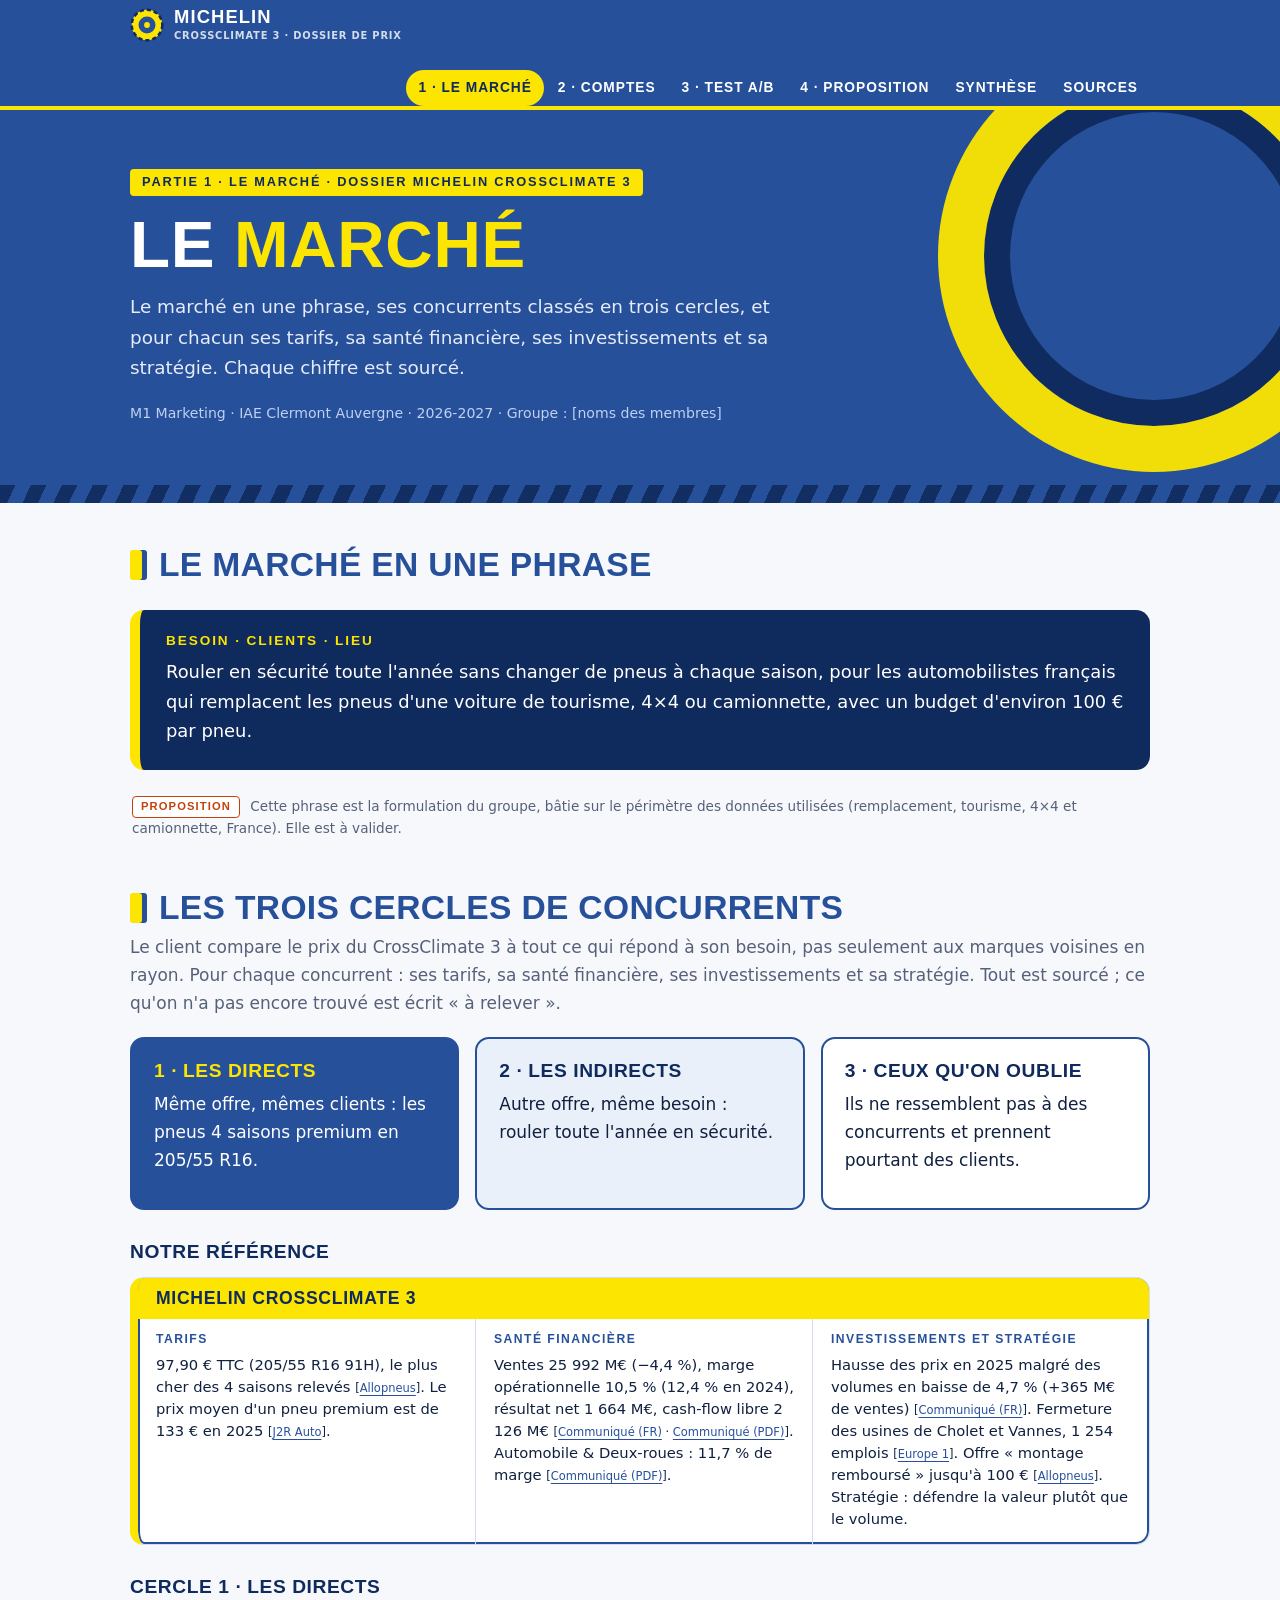
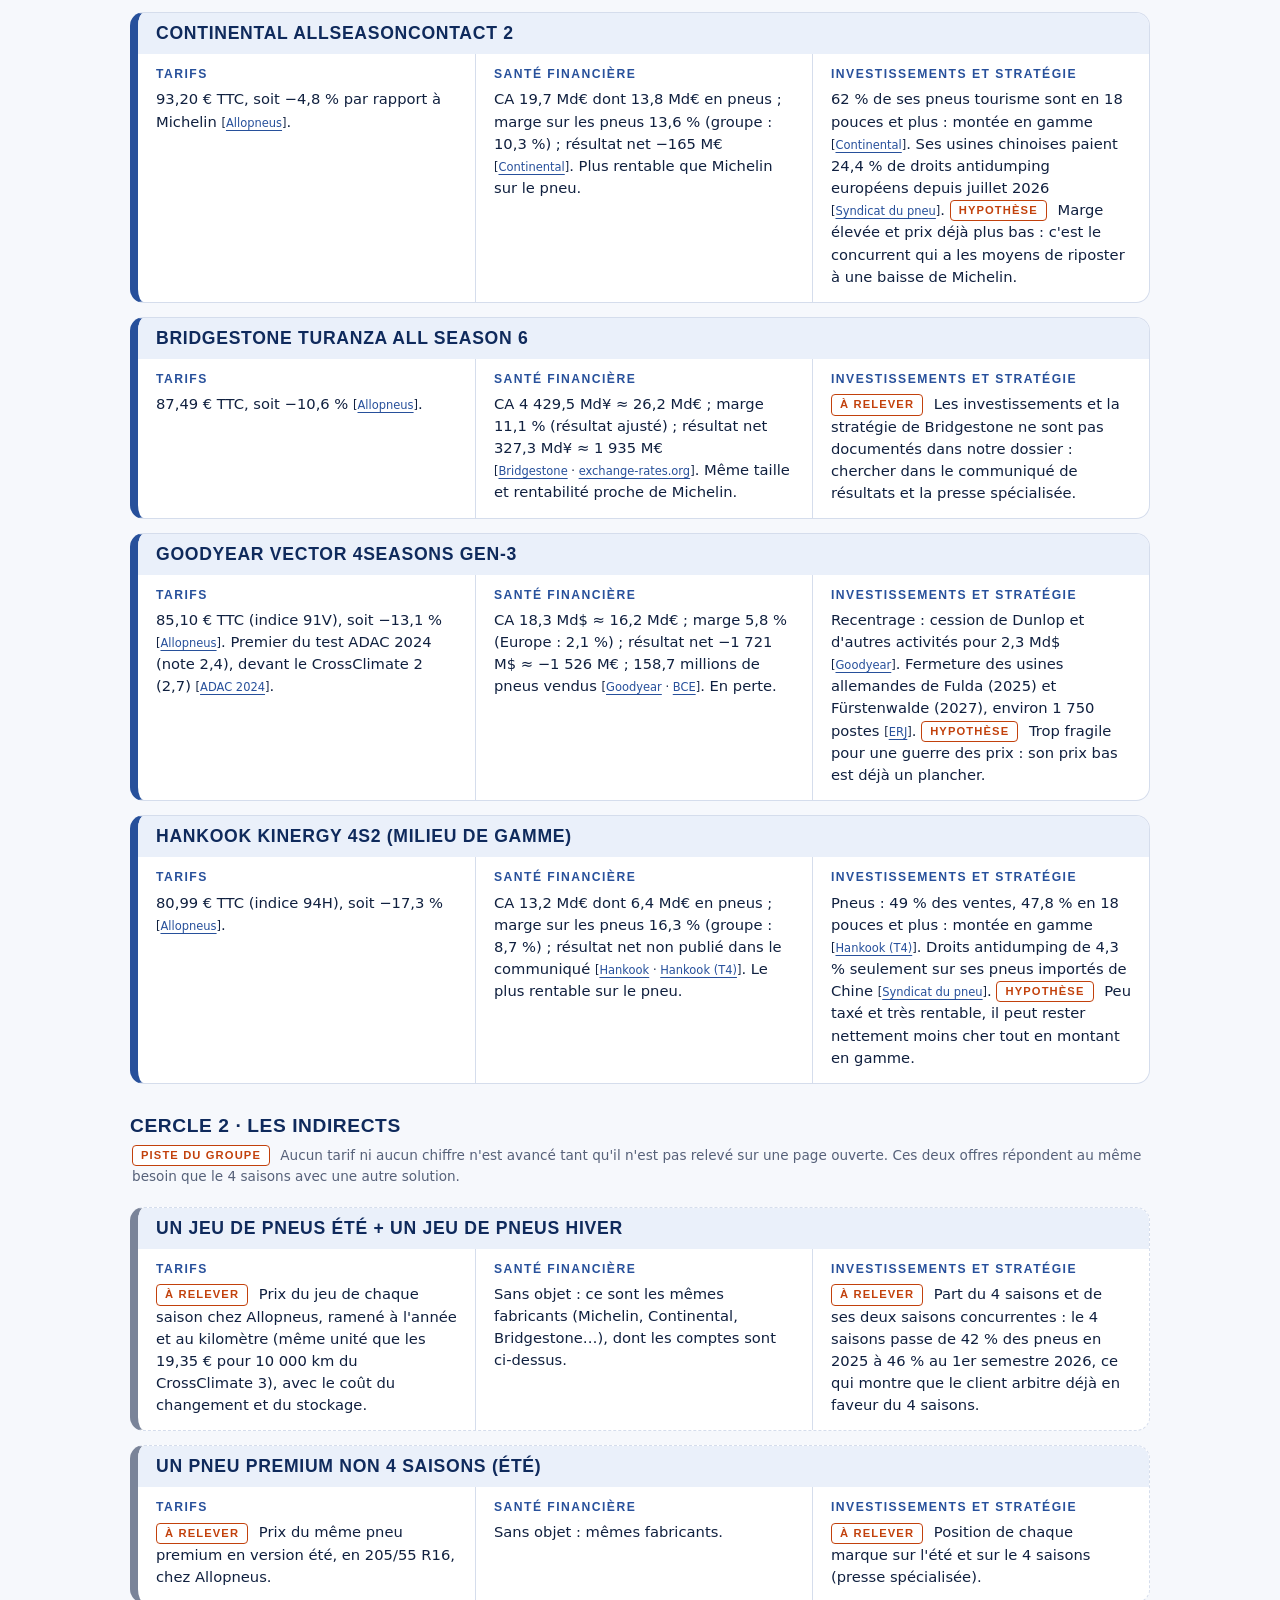
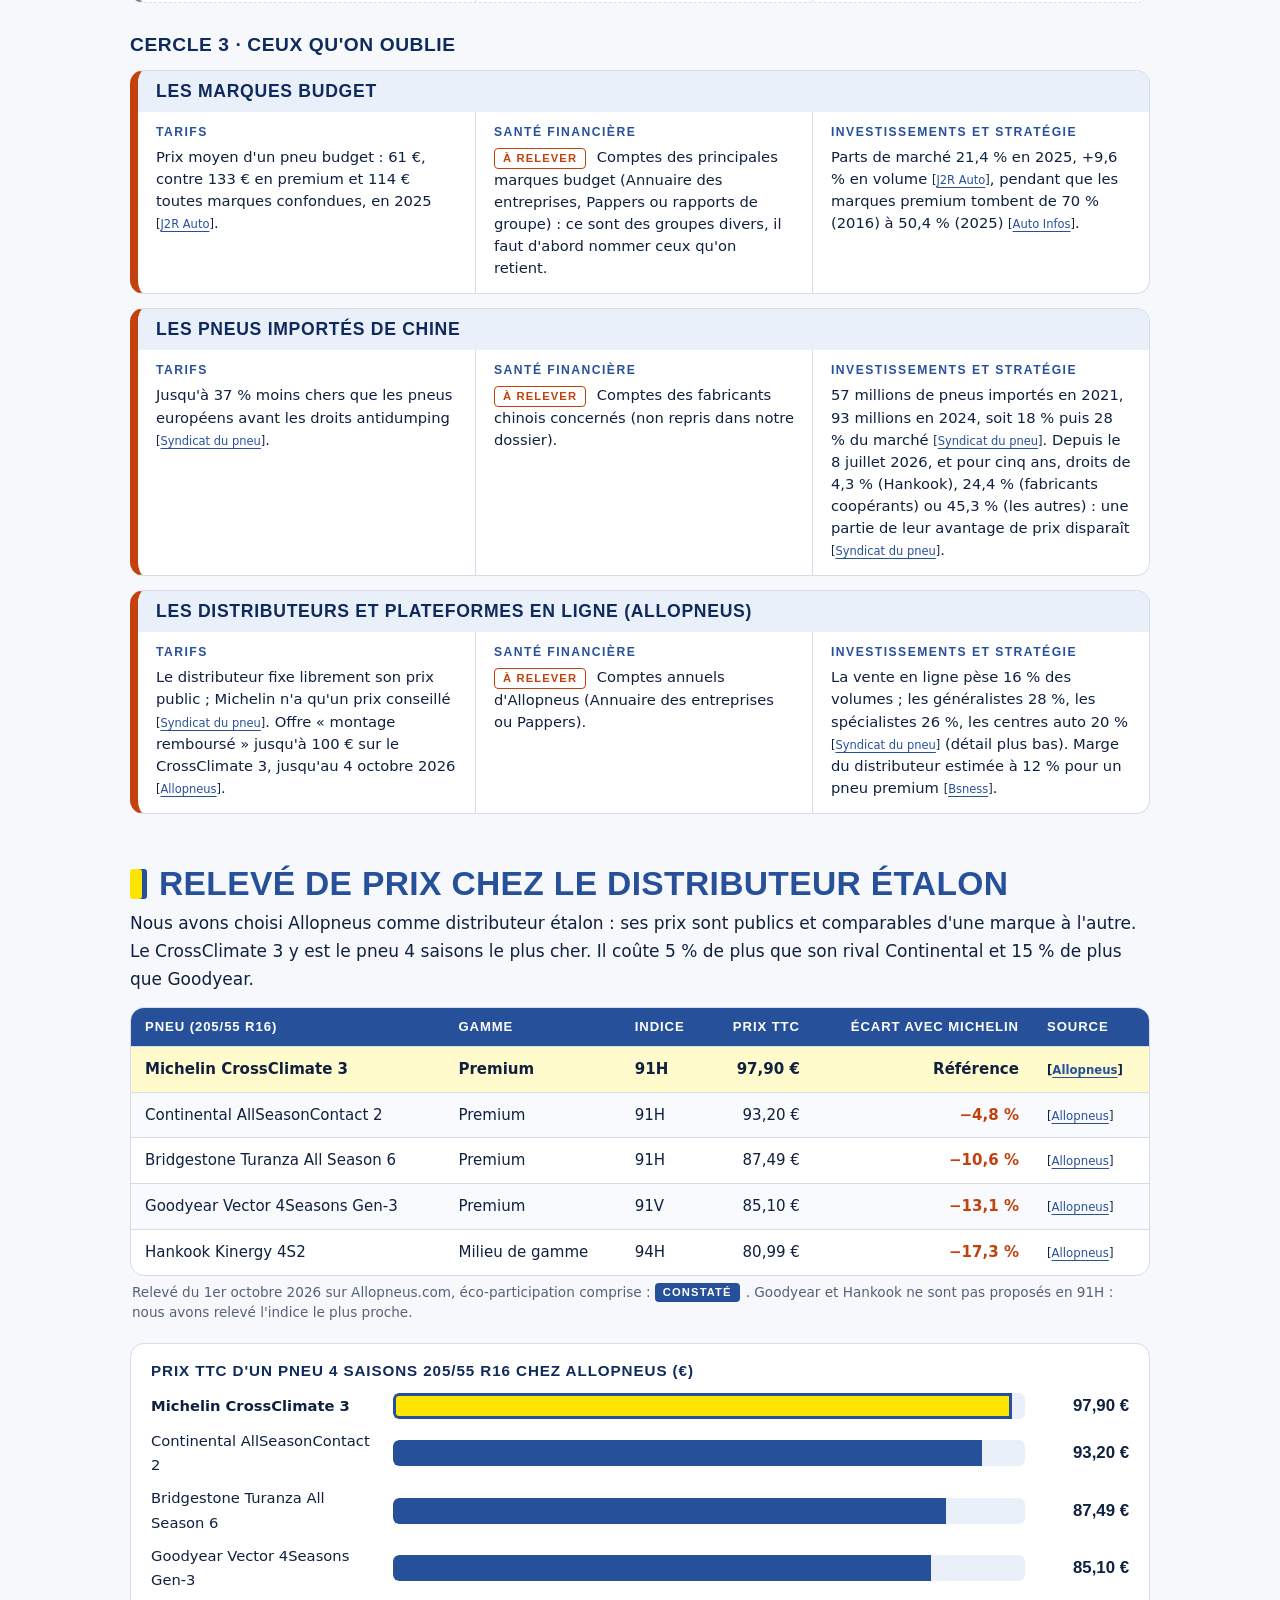
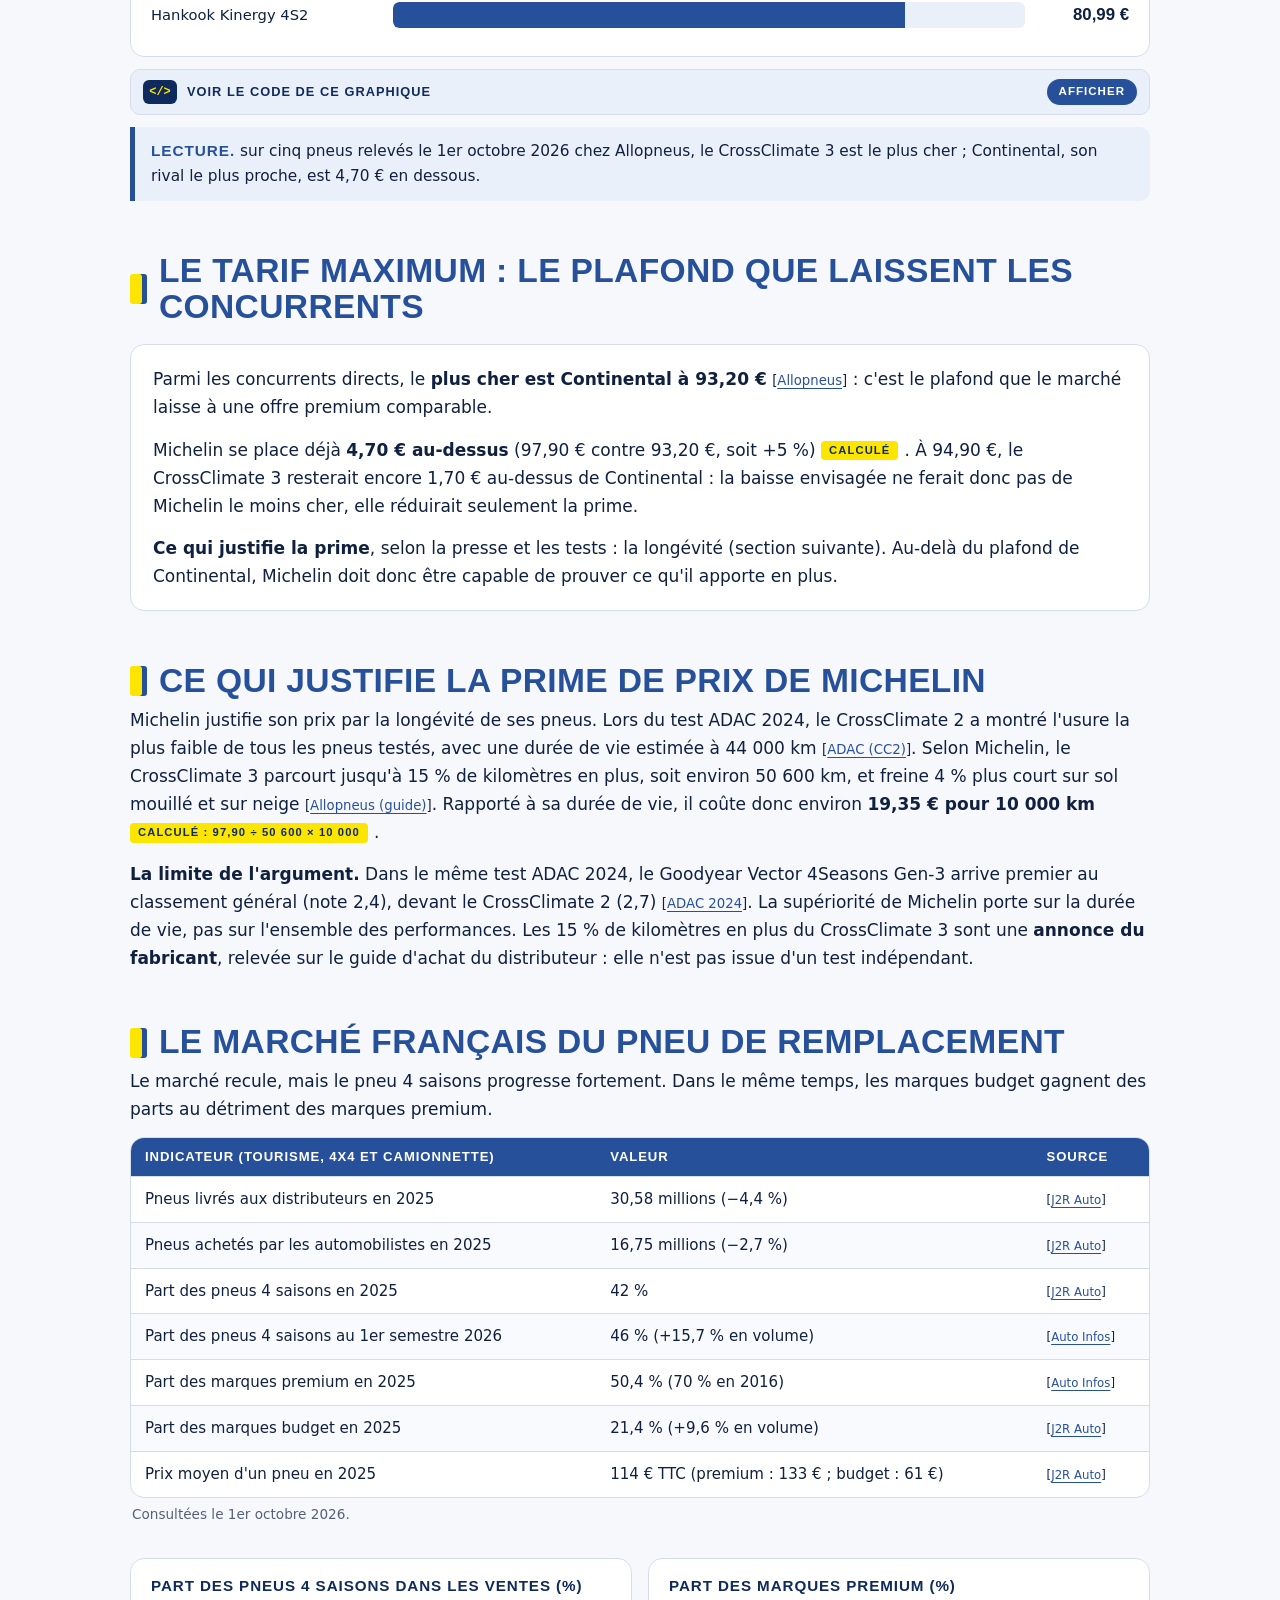
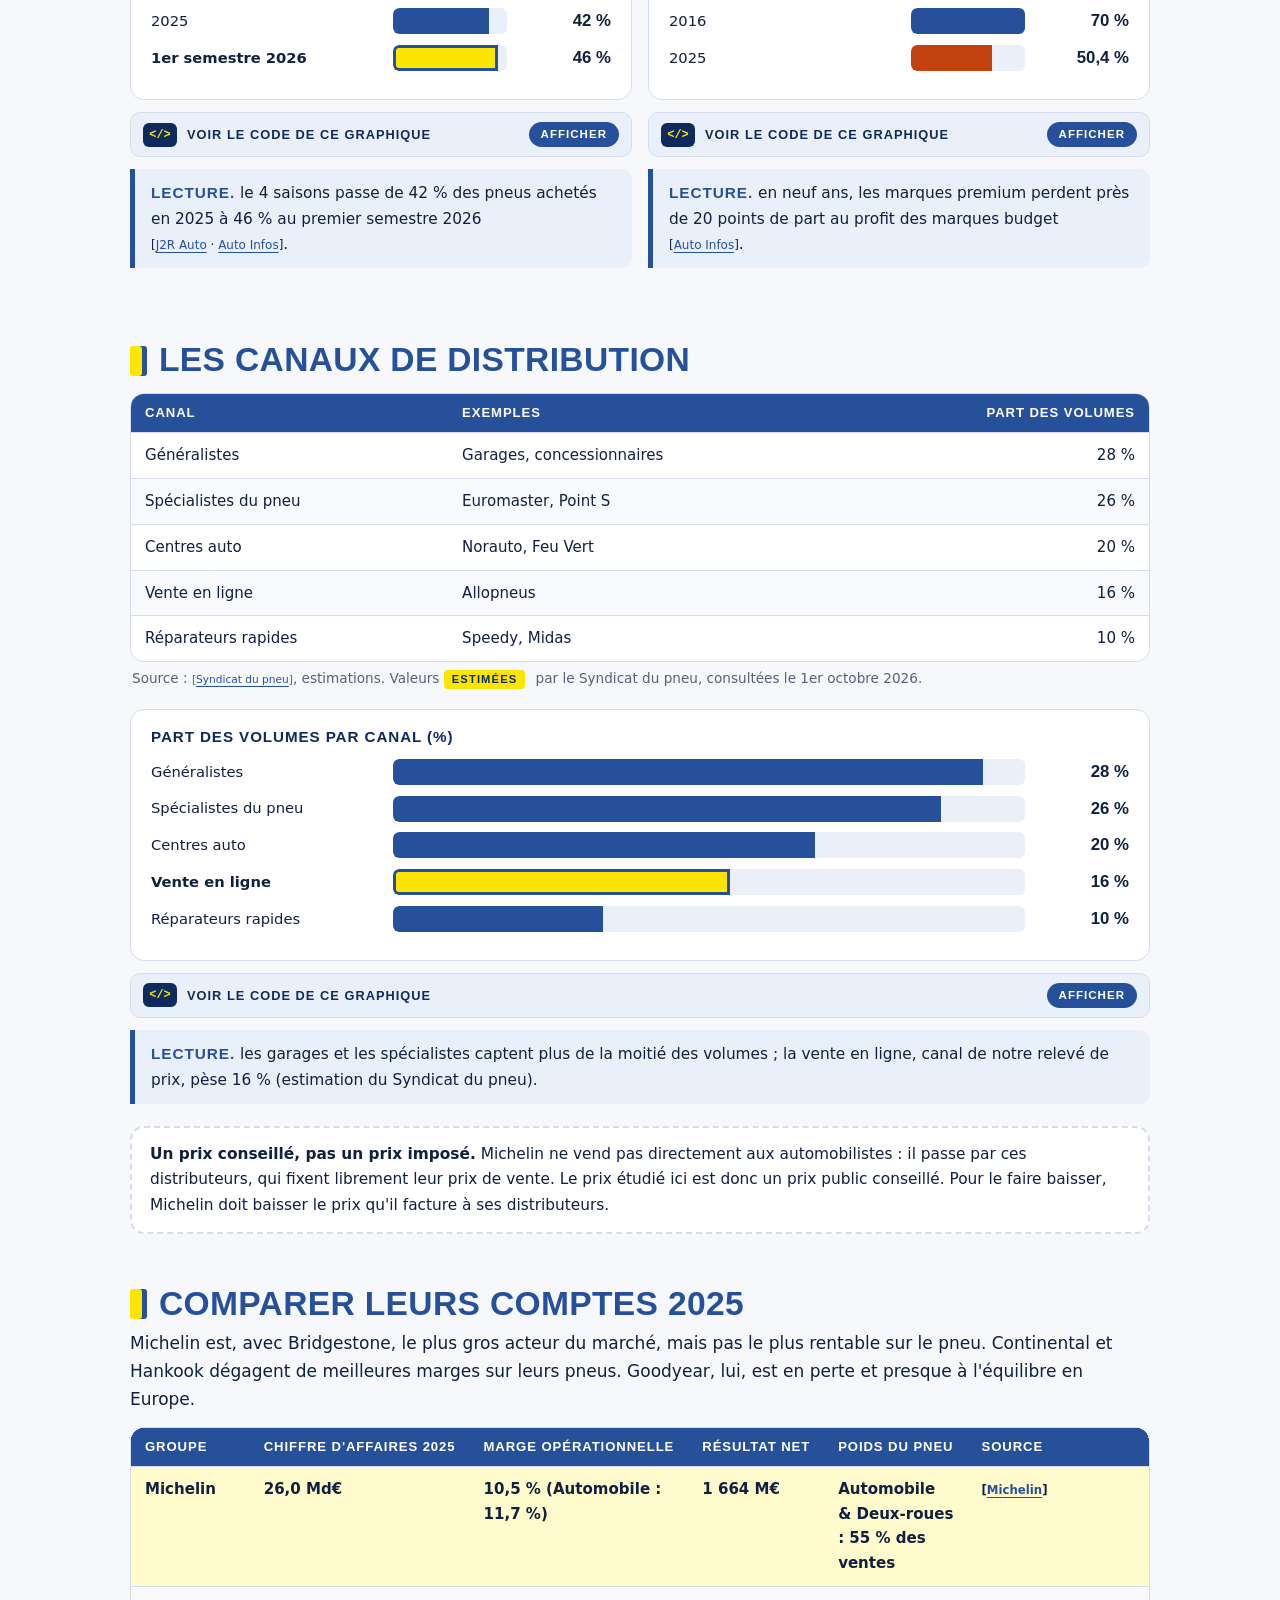
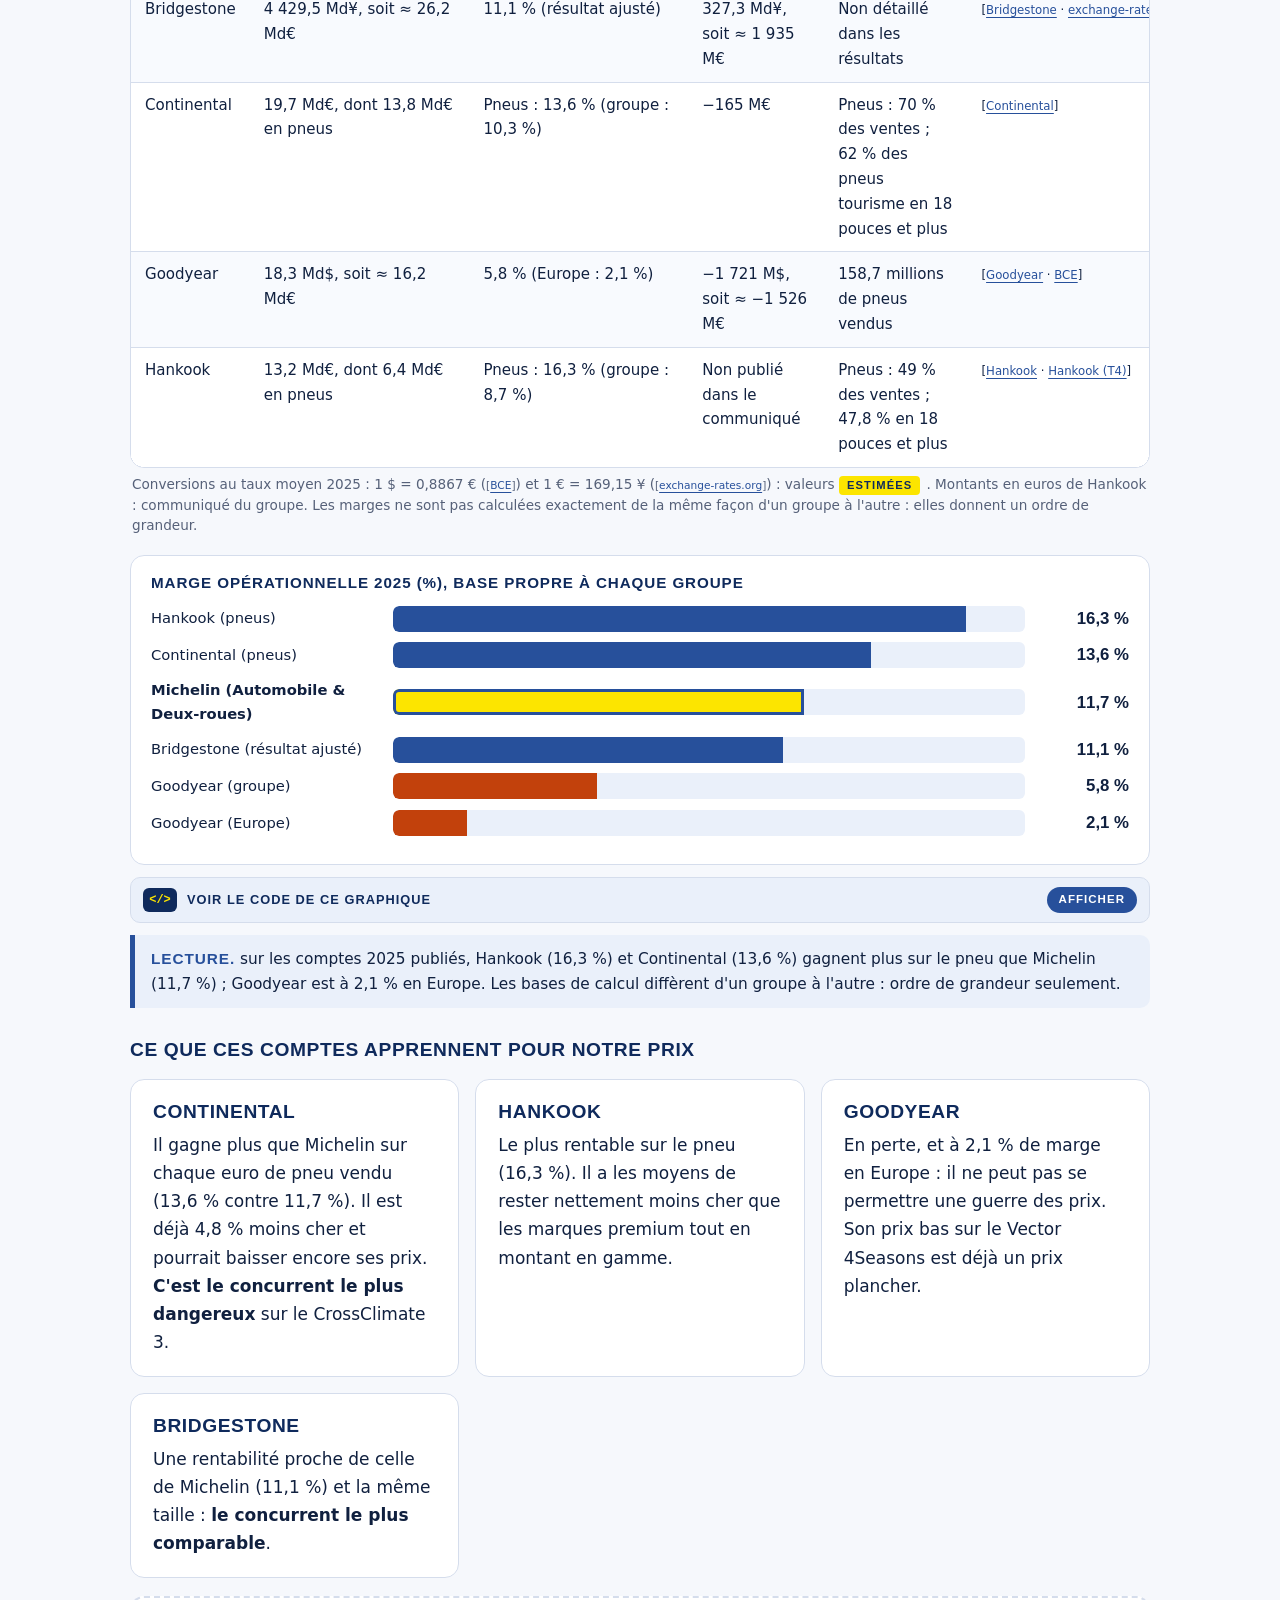
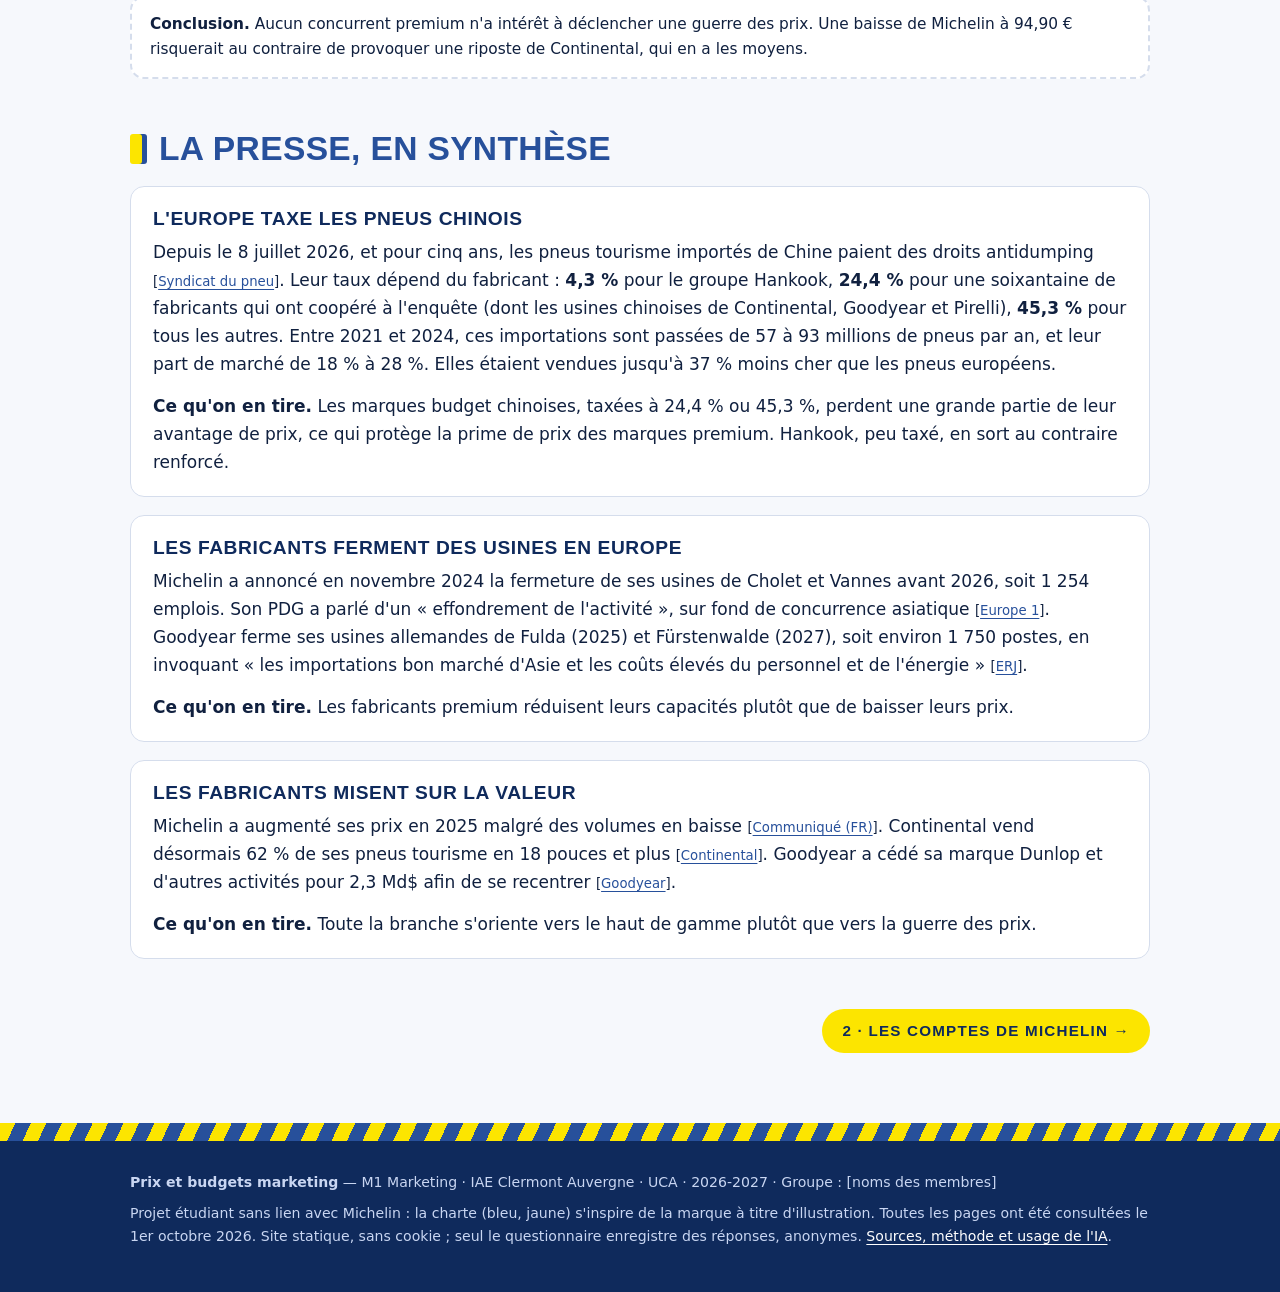
==== commit 075d4f9e: "Enquête de prix des 60 retirée : le site ne s'appuie plus que sur le questionnaire réel Page prix ps" ====
--- a/index.html
+++ b/index.html
@@ -4,14 +4,14 @@
 <meta charset="utf-8">
 <meta name="viewport" content="width=device-width, initial-scale=1">
 <title>1 · Le marché — Michelin CrossClimate 3</title>
-<meta name="description" content="Quel prix pour le pneu 4 saisons de Michelin ? Dossier M1 Marketing, IAE Clermont Auvergne : comptes, marché, prix psychologique, proposition.">
+<meta name="description" content="Quel prix pour le pneu 4 saisons de Michelin ? Dossier M1 Marketing, IAE Clermont Auvergne : marché, comptes, test A/B, proposition.">
 <link rel="icon" href="data:image/svg+xml,%3Csvg viewBox='0 0 40 40' aria-hidden='true'%3E%3Ccircle cx='20' cy='20' r='18' fill='%23FCE500'/%3E%3Ccircle cx='20' cy='20' r='18' fill='none' stroke='%230F2A5C' stroke-width='3' stroke-dasharray='5 3.4'/%3E%3Ccircle cx='20' cy='20' r='10' fill='%2327509B'/%3E%3Ccircle cx='20' cy='20' r='3.4' fill='%23FCE500'/%3E%3C/svg%3E">
 <link rel="stylesheet" href="style.css">
 </head>
 <body>
 <header class="haut"><div class="wrap">
 <a class="marque" href="index.html"><svg viewBox="0 0 40 40" aria-hidden="true"><circle cx="20" cy="20" r="18" fill="#FCE500"/><circle cx="20" cy="20" r="18" fill="none" stroke="#0F2A5C" stroke-width="3" stroke-dasharray="5 3.4"/><circle cx="20" cy="20" r="10" fill="#27509B"/><circle cx="20" cy="20" r="3.4" fill="#FCE500"/></svg><span>Michelin<small>CrossClimate 3 · dossier de prix</small></span></a>
-<nav aria-label="Navigation principale"><a href="index.html" aria-current="page">1 · Le marché</a><a href="comptes.html">2 · Comptes</a><a href="prix-psychologique.html">3 · Prix psychologique</a><a href="client.html">4 · Test A/B</a><a href="proposition.html">5 · Proposition</a><a href="synthese.html">Synthèse</a><a href="sources.html">Sources</a></nav>
+<nav aria-label="Navigation principale"><a href="index.html" aria-current="page">1 · Le marché</a><a href="comptes.html">2 · Comptes</a><a href="client.html">3 · Test A/B</a><a href="proposition.html">4 · Proposition</a><a href="synthese.html">Synthèse</a><a href="sources.html">Sources</a></nav>
 </div></header>
 <section class="hero"><div class="wrap">
 <span class="kicker">Partie 1 · Le marché · Dossier Michelin CrossClimate 3</span>
@@ -58,26 +58,12 @@
 <p>Nous avons choisi Allopneus comme distributeur étalon : ses prix sont publics et comparables d'une marque à l'autre. Le CrossClimate 3 y est le pneu 4 saisons le plus cher. Il coûte 5 % de plus que son rival Continental et 15 % de plus que Goodyear.</p>
 <div class="tableau"><table><thead><tr><th class="">Pneu (205/55 R16)</th><th class="">Gamme</th><th class="">Indice</th><th class="n">Prix TTC</th><th class="n">Écart avec Michelin</th><th class="">Source</th></tr></thead><tbody><tr class="ref"><td class="">Michelin CrossClimate 3</td><td class="">Premium</td><td class="">91H</td><td class="n">97,90 €</td><td class="n">Référence</td><td class=""><span class="src">[<a href="https://www.allopneus.com/produit/pneu-auto/michelin/tourisme-4saisons/crossclimate-3/205-55r16-91h/0002041955" target="_blank" rel="noopener">Allopneus</a>]</span></td></tr><tr><td class="">Continental AllSeasonContact 2</td><td class="">Premium</td><td class="">91H</td><td class="n">93,20 €</td><td class="n"><span class="neg">−4,8 %</span></td><td class=""><span class="src">[<a href="https://www.allopneus.com/produit/pneu-auto/continental/tourisme-4saisons/allseason-contact-2/205-55r16-91h/0006350522" target="_blank" rel="noopener">Allopneus</a>]</span></td></tr><tr><td class="">Bridgestone Turanza All Season 6</td><td class="">Premium</td><td class="">91H</td><td class="n">87,49 €</td><td class="n"><span class="neg">−10,6 %</span></td><td class=""><span class="src">[<a href="https://www.allopneus.com/produit/pneu-auto/bridgestone/tourisme-4saisons/turanza-all-season-6/205-55r16-91h/0006357654" target="_blank" rel="noopener">Allopneus</a>]</span></td></tr><tr><td class="">Goodyear Vector 4Seasons Gen-3</td><td class="">Premium</td><td class="">91V</td><td class="n">85,10 €</td><td class="n"><span class="neg">−13,1 %</span></td><td class=""><span class="src">[<a href="https://www.allopneus.com/produit/pneu-auto/goodyear/tourisme-4saisons/vector-4seasons-gen-3/205-55r16-91v/0005540958" target="_blank" rel="noopener">Allopneus</a>]</span></td></tr><tr><td class="">Hankook Kinergy 4S2</td><td class="">Milieu de gamme</td><td class="">94H</td><td class="n">80,99 €</td><td class="n"><span class="neg">−17,3 %</span></td><td class=""><span class="src">[<a href="https://www.allopneus.com/produit/pneu-auto/hankook/tourisme-4saisons/kinergy-4s-2/205-55r16-94h/0004885718" target="_blank" rel="noopener">Allopneus</a>]</span></td></tr></tbody></table></div><p class="note">Relevé du 1er octobre 2026 sur Allopneus.com, éco-participation comprise : <span class='statut constate'>constaté</span>. Goodyear et Hankook ne sont pas proposés en 91H : nous avons relevé l'indice le plus proche.</p>
 <div class="bars"><h4>Prix TTC d'un pneu 4 saisons 205/55 R16 chez Allopneus (€)</h4><div class="bar vedette"><span class="lab">Michelin CrossClimate 3</span><span class="track"><i style="width:97.9%"></i></span><b>97,90 €</b></div><div class="bar "><span class="lab">Continental AllSeasonContact 2</span><span class="track"><i style="width:93.2%"></i></span><b>93,20 €</b></div><div class="bar "><span class="lab">Bridgestone Turanza All Season 6</span><span class="track"><i style="width:87.5%"></i></span><b>87,49 €</b></div><div class="bar "><span class="lab">Goodyear Vector 4Seasons Gen-3</span><span class="track"><i style="width:85.1%"></i></span><b>85,10 €</b></div><div class="bar "><span class="lab">Hankook Kinergy 4S2</span><span class="track"><i style="width:81.0%"></i></span><b>80,99 €</b></div></div>
-<!-- code:auto --><details class="code-fig"><summary>Voir le code de ce graphique</summary><p class="note">Graphique en HTML et CSS, sans image ni bibliothèque : chaque barre est une balise &lt;i&gt; dont la largeur (<code>width</code>) est la valeur rapportée au maximum du graphique ; la feuille de style <code>style.css</code> dessine la piste, la couleur et l'alignement des étiquettes.</p><pre class="code"><code>
-&lt;div class=&quot;bars&quot;&gt;&lt;h4&gt;Prix TTC d&#x27;un pneu 4 saisons 205/55 R16 chez Allopneus (€)&lt;/h4&gt;
+<!-- code:auto --><details class="code-fig"><summary>Voir le code de ce graphique</summary><p class="note">Graphique en HTML et CSS, sans image ni bibliothèque : chaque barre est une balise &lt;i&gt; dont la largeur (<code>width</code>) est la valeur rapportée au maximum du graphique ; la feuille de style <code>style.css</code> dessine la piste, la couleur et l'alignement des étiquettes.</p><pre class="code"><code>&lt;!-- une barre = un &lt;i&gt; dont la largeur (width) est la valeur, rapportée au maximum du graphique --&gt;
 &lt;div class=&quot;bar vedette&quot;&gt;&lt;span class=&quot;lab&quot;&gt;Michelin CrossClimate 3&lt;/span&gt;&lt;span class=&quot;track&quot;&gt;&lt;i style=&quot;width:97.9%&quot;&gt;&lt;/i&gt;&lt;/span&gt;&lt;b&gt;97,90 €&lt;/b&gt;&lt;/div&gt;
-&lt;div class=&quot;bar &quot;&gt;&lt;span class=&quot;lab&quot;&gt;Continental AllSeasonContact 2&lt;/span&gt;&lt;span class=&quot;track&quot;&gt;&lt;i style=&quot;width:93.2%&quot;&gt;&lt;/i&gt;&lt;/span&gt;&lt;b&gt;93,20 €&lt;/b&gt;&lt;/div&gt;
-&lt;div class=&quot;bar &quot;&gt;&lt;span class=&quot;lab&quot;&gt;Bridgestone Turanza All Season 6&lt;/span&gt;&lt;span class=&quot;track&quot;&gt;&lt;i style=&quot;width:87.5%&quot;&gt;&lt;/i&gt;&lt;/span&gt;&lt;b&gt;87,49 €&lt;/b&gt;&lt;/div&gt;
-&lt;div class=&quot;bar &quot;&gt;&lt;span class=&quot;lab&quot;&gt;Goodyear Vector 4Seasons Gen-3&lt;/span&gt;&lt;span class=&quot;track&quot;&gt;&lt;i style=&quot;width:85.1%&quot;&gt;&lt;/i&gt;&lt;/span&gt;&lt;b&gt;85,10 €&lt;/b&gt;&lt;/div&gt;
-&lt;div class=&quot;bar &quot;&gt;&lt;span class=&quot;lab&quot;&gt;Hankook Kinergy 4S2&lt;/span&gt;&lt;span class=&quot;track&quot;&gt;&lt;i style=&quot;width:81.0%&quot;&gt;&lt;/i&gt;&lt;/span&gt;&lt;b&gt;80,99 €&lt;/b&gt;&lt;/div&gt;
-&lt;/div&gt;
 
-/* style.css : la mise en forme commune des graphiques en barres */
-.bars{background:#fff;border:1px solid var(--trait);border-radius:var(--rayon);padding:18px 20px;margin:14px 0 4px}
-.bars h4{margin:0 0 12px;font:800 .95rem/1.2 var(--titre);letter-spacing:.06em;text-transform:uppercase;color:var(--bleu-fonce)}
-.bar{display:grid;grid-template-columns:minmax(120px,230px) 1fr 92px;gap:12px;align-items:center;margin:9px 0;font-size:.92rem}
-.bar .track{background:var(--ciel);border-radius:6px;height:26px;overflow:hidden}
-.bar .track i{display:block;height:100%;background:var(--bleu);border-radius:6px 0 0 6px}
-.bar.vedette .track i{background:var(--jaune);box-shadow:inset 0 0 0 3px var(--bleu)}
-.bar.vedette .lab{font-weight:800}
-.bar b{text-align:right;font-variant-numeric:tabular-nums;font-family:var(--titre);font-size:1.05rem}
-.bar.alerte .track i{background:var(--alerte)}
-@media(max-width:560px){.bar{grid-template-columns:1fr 78px;gap:4px 10px}.bar .lab{grid-column:1/-1}}</code></pre></details><!-- /code:auto -->
+/* style.css */
+.bar .track{background:var(--ciel);height:26px}                  /* la piste */
+.bar .track i{display:block;height:100%;background:var(--bleu)}  /* la barre */</code></pre></details><!-- /code:auto -->
 <p class="lecture"><b>Lecture.</b> sur cinq pneus relevés le 1er octobre 2026 chez Allopneus, le CrossClimate 3 est le plus cher ; Continental, son rival le plus proche, est 4,70 € en dessous.</p>
 
 <h2>Le tarif maximum : le plafond que laissent les concurrents</h2>
@@ -96,68 +82,32 @@
 <div class="tableau"><table><thead><tr><th class="">Indicateur (tourisme, 4x4 et camionnette)</th><th class="">Valeur</th><th class="">Source</th></tr></thead><tbody><tr><td class="">Pneus livrés aux distributeurs en 2025</td><td class="">30,58 millions (−4,4 %)</td><td class=""><span class="src">[<a href="https://j2rauto.com/rechange/pneus-sous-tension-le-marche-cherche-son-nouveau-point-dequilibre/" target="_blank" rel="noopener">J2R Auto</a>]</span></td></tr><tr><td class="">Pneus achetés par les automobilistes en 2025</td><td class="">16,75 millions (−2,7 %)</td><td class=""><span class="src">[<a href="https://j2rauto.com/rechange/pneus-sous-tension-le-marche-cherche-son-nouveau-point-dequilibre/" target="_blank" rel="noopener">J2R Auto</a>]</span></td></tr><tr><td class="">Part des pneus 4 saisons en 2025</td><td class="">42 %</td><td class=""><span class="src">[<a href="https://j2rauto.com/rechange/pneus-sous-tension-le-marche-cherche-son-nouveau-point-dequilibre/" target="_blank" rel="noopener">J2R Auto</a>]</span></td></tr><tr><td class="">Part des pneus 4 saisons au 1er semestre 2026</td><td class="">46 % (+15,7 % en volume)</td><td class=""><span class="src">[<a href="https://www.auto-infos.fr/article/pneumatiques-un-marche-toujours-atone-tandis-que-le-4-saisons-poursuit-sa-percee.293693" target="_blank" rel="noopener">Auto Infos</a>]</span></td></tr><tr><td class="">Part des marques premium en 2025</td><td class="">50,4 % (70 % en 2016)</td><td class=""><span class="src">[<a href="https://www.auto-infos.fr/article/entre-arbitrages-budgetaires-et-montee-du-4-saisons-le-marche-du-pneumatique-se-transforme.290862" target="_blank" rel="noopener">Auto Infos</a>]</span></td></tr><tr><td class="">Part des marques budget en 2025</td><td class="">21,4 % (+9,6 % en volume)</td><td class=""><span class="src">[<a href="https://j2rauto.com/rechange/pneus-sous-tension-le-marche-cherche-son-nouveau-point-dequilibre/" target="_blank" rel="noopener">J2R Auto</a>]</span></td></tr><tr><td class="">Prix moyen d'un pneu en 2025</td><td class="">114 € TTC (premium : 133 € ; budget : 61 €)</td><td class=""><span class="src">[<a href="https://j2rauto.com/rechange/pneus-sous-tension-le-marche-cherche-son-nouveau-point-dequilibre/" target="_blank" rel="noopener">J2R Auto</a>]</span></td></tr></tbody></table></div><p class="note">Consultées le 1er octobre 2026.</p>
 <div class="grille">
 <div><div class="bars"><h4>Part des pneus 4 saisons dans les ventes (%)</h4><div class="bar "><span class="lab">2025</span><span class="track"><i style="width:84.0%"></i></span><b>42 %</b></div><div class="bar vedette"><span class="lab">1er semestre 2026</span><span class="track"><i style="width:92.0%"></i></span><b>46 %</b></div></div>
-<!-- code:auto --><details class="code-fig"><summary>Voir le code de ce graphique</summary><p class="note">Graphique en HTML et CSS, sans image ni bibliothèque : chaque barre est une balise &lt;i&gt; dont la largeur (<code>width</code>) est la valeur rapportée au maximum du graphique ; la feuille de style <code>style.css</code> dessine la piste, la couleur et l'alignement des étiquettes.</p><pre class="code"><code>
-&lt;div class=&quot;bars&quot;&gt;&lt;h4&gt;Part des pneus 4 saisons dans les ventes (%)&lt;/h4&gt;
+<!-- code:auto --><details class="code-fig"><summary>Voir le code de ce graphique</summary><p class="note">Graphique en HTML et CSS, sans image ni bibliothèque : chaque barre est une balise &lt;i&gt; dont la largeur (<code>width</code>) est la valeur rapportée au maximum du graphique ; la feuille de style <code>style.css</code> dessine la piste, la couleur et l'alignement des étiquettes.</p><pre class="code"><code>&lt;!-- une barre = un &lt;i&gt; dont la largeur (width) est la valeur, rapportée au maximum du graphique --&gt;
 &lt;div class=&quot;bar &quot;&gt;&lt;span class=&quot;lab&quot;&gt;2025&lt;/span&gt;&lt;span class=&quot;track&quot;&gt;&lt;i style=&quot;width:84.0%&quot;&gt;&lt;/i&gt;&lt;/span&gt;&lt;b&gt;42 %&lt;/b&gt;&lt;/div&gt;
-&lt;div class=&quot;bar vedette&quot;&gt;&lt;span class=&quot;lab&quot;&gt;1er semestre 2026&lt;/span&gt;&lt;span class=&quot;track&quot;&gt;&lt;i style=&quot;width:92.0%&quot;&gt;&lt;/i&gt;&lt;/span&gt;&lt;b&gt;46 %&lt;/b&gt;&lt;/div&gt;
-&lt;/div&gt;
 
-/* style.css : la mise en forme commune des graphiques en barres */
-.bars{background:#fff;border:1px solid var(--trait);border-radius:var(--rayon);padding:18px 20px;margin:14px 0 4px}
-.bars h4{margin:0 0 12px;font:800 .95rem/1.2 var(--titre);letter-spacing:.06em;text-transform:uppercase;color:var(--bleu-fonce)}
-.bar{display:grid;grid-template-columns:minmax(120px,230px) 1fr 92px;gap:12px;align-items:center;margin:9px 0;font-size:.92rem}
-.bar .track{background:var(--ciel);border-radius:6px;height:26px;overflow:hidden}
-.bar .track i{display:block;height:100%;background:var(--bleu);border-radius:6px 0 0 6px}
-.bar.vedette .track i{background:var(--jaune);box-shadow:inset 0 0 0 3px var(--bleu)}
-.bar.vedette .lab{font-weight:800}
-.bar b{text-align:right;font-variant-numeric:tabular-nums;font-family:var(--titre);font-size:1.05rem}
-.bar.alerte .track i{background:var(--alerte)}
-@media(max-width:560px){.bar{grid-template-columns:1fr 78px;gap:4px 10px}.bar .lab{grid-column:1/-1}}</code></pre></details><!-- /code:auto -->
+/* style.css */
+.bar .track{background:var(--ciel);height:26px}                  /* la piste */
+.bar .track i{display:block;height:100%;background:var(--bleu)}  /* la barre */</code></pre></details><!-- /code:auto -->
 <p class="lecture"><b>Lecture.</b> le 4 saisons passe de 42 % des pneus achetés en 2025 à 46 % au premier semestre 2026 <span class="src">[<a href="https://j2rauto.com/rechange/pneus-sous-tension-le-marche-cherche-son-nouveau-point-dequilibre/" target="_blank" rel="noopener">J2R Auto</a> · <a href="https://www.auto-infos.fr/article/pneumatiques-un-marche-toujours-atone-tandis-que-le-4-saisons-poursuit-sa-percee.293693" target="_blank" rel="noopener">Auto Infos</a>]</span>.</p></div>
 <div><div class="bars"><h4>Part des marques premium (%)</h4><div class="bar "><span class="lab">2016</span><span class="track"><i style="width:100.0%"></i></span><b>70 %</b></div><div class="bar alerte"><span class="lab">2025</span><span class="track"><i style="width:71.4%"></i></span><b>50,4 %</b></div></div>
-<!-- code:auto --><details class="code-fig"><summary>Voir le code de ce graphique</summary><p class="note">Graphique en HTML et CSS, sans image ni bibliothèque : chaque barre est une balise &lt;i&gt; dont la largeur (<code>width</code>) est la valeur rapportée au maximum du graphique ; la feuille de style <code>style.css</code> dessine la piste, la couleur et l'alignement des étiquettes.</p><pre class="code"><code>
-&lt;div class=&quot;bars&quot;&gt;&lt;h4&gt;Part des marques premium (%)&lt;/h4&gt;
+<!-- code:auto --><details class="code-fig"><summary>Voir le code de ce graphique</summary><p class="note">Graphique en HTML et CSS, sans image ni bibliothèque : chaque barre est une balise &lt;i&gt; dont la largeur (<code>width</code>) est la valeur rapportée au maximum du graphique ; la feuille de style <code>style.css</code> dessine la piste, la couleur et l'alignement des étiquettes.</p><pre class="code"><code>&lt;!-- une barre = un &lt;i&gt; dont la largeur (width) est la valeur, rapportée au maximum du graphique --&gt;
 &lt;div class=&quot;bar &quot;&gt;&lt;span class=&quot;lab&quot;&gt;2016&lt;/span&gt;&lt;span class=&quot;track&quot;&gt;&lt;i style=&quot;width:100.0%&quot;&gt;&lt;/i&gt;&lt;/span&gt;&lt;b&gt;70 %&lt;/b&gt;&lt;/div&gt;
-&lt;div class=&quot;bar alerte&quot;&gt;&lt;span class=&quot;lab&quot;&gt;2025&lt;/span&gt;&lt;span class=&quot;track&quot;&gt;&lt;i style=&quot;width:71.4%&quot;&gt;&lt;/i&gt;&lt;/span&gt;&lt;b&gt;50,4 %&lt;/b&gt;&lt;/div&gt;
-&lt;/div&gt;
 
-/* style.css : la mise en forme commune des graphiques en barres */
-.bars{background:#fff;border:1px solid var(--trait);border-radius:var(--rayon);padding:18px 20px;margin:14px 0 4px}
-.bars h4{margin:0 0 12px;font:800 .95rem/1.2 var(--titre);letter-spacing:.06em;text-transform:uppercase;color:var(--bleu-fonce)}
-.bar{display:grid;grid-template-columns:minmax(120px,230px) 1fr 92px;gap:12px;align-items:center;margin:9px 0;font-size:.92rem}
-.bar .track{background:var(--ciel);border-radius:6px;height:26px;overflow:hidden}
-.bar .track i{display:block;height:100%;background:var(--bleu);border-radius:6px 0 0 6px}
-.bar.vedette .track i{background:var(--jaune);box-shadow:inset 0 0 0 3px var(--bleu)}
-.bar.vedette .lab{font-weight:800}
-.bar b{text-align:right;font-variant-numeric:tabular-nums;font-family:var(--titre);font-size:1.05rem}
-.bar.alerte .track i{background:var(--alerte)}
-@media(max-width:560px){.bar{grid-template-columns:1fr 78px;gap:4px 10px}.bar .lab{grid-column:1/-1}}</code></pre></details><!-- /code:auto -->
+/* style.css */
+.bar .track{background:var(--ciel);height:26px}                  /* la piste */
+.bar .track i{display:block;height:100%;background:var(--bleu)}  /* la barre */</code></pre></details><!-- /code:auto -->
 <p class="lecture"><b>Lecture.</b> en neuf ans, les marques premium perdent près de 20 points de part au profit des marques budget <span class="src">[<a href="https://www.auto-infos.fr/article/entre-arbitrages-budgetaires-et-montee-du-4-saisons-le-marche-du-pneumatique-se-transforme.290862" target="_blank" rel="noopener">Auto Infos</a>]</span>.</p></div>
 </div>
 
 <h2>Les canaux de distribution</h2>
 <div class="tableau"><table><thead><tr><th class="">Canal</th><th class="">Exemples</th><th class="n">Part des volumes</th></tr></thead><tbody><tr><td class="">Généralistes</td><td class="">Garages, concessionnaires</td><td class="n">28 %</td></tr><tr><td class="">Spécialistes du pneu</td><td class="">Euromaster, Point S</td><td class="n">26 %</td></tr><tr><td class="">Centres auto</td><td class="">Norauto, Feu Vert</td><td class="n">20 %</td></tr><tr><td class="">Vente en ligne</td><td class="">Allopneus</td><td class="n">16 %</td></tr><tr><td class="">Réparateurs rapides</td><td class="">Speedy, Midas</td><td class="n">10 %</td></tr></tbody></table></div><p class="note">Source : <span class="src">[<a href="https://www.syndicatdupneu.org/marche-pneumatique/" target="_blank" rel="noopener">Syndicat du pneu</a>]</span>, estimations. Valeurs <span class='statut estime'>estimées</span> par le Syndicat du pneu, consultées le 1er octobre 2026.</p>
 <div class="bars"><h4>Part des volumes par canal (%)</h4><div class="bar "><span class="lab">Généralistes</span><span class="track"><i style="width:93.3%"></i></span><b>28 %</b></div><div class="bar "><span class="lab">Spécialistes du pneu</span><span class="track"><i style="width:86.7%"></i></span><b>26 %</b></div><div class="bar "><span class="lab">Centres auto</span><span class="track"><i style="width:66.7%"></i></span><b>20 %</b></div><div class="bar vedette"><span class="lab">Vente en ligne</span><span class="track"><i style="width:53.3%"></i></span><b>16 %</b></div><div class="bar "><span class="lab">Réparateurs rapides</span><span class="track"><i style="width:33.3%"></i></span><b>10 %</b></div></div>
-<!-- code:auto --><details class="code-fig"><summary>Voir le code de ce graphique</summary><p class="note">Graphique en HTML et CSS, sans image ni bibliothèque : chaque barre est une balise &lt;i&gt; dont la largeur (<code>width</code>) est la valeur rapportée au maximum du graphique ; la feuille de style <code>style.css</code> dessine la piste, la couleur et l'alignement des étiquettes.</p><pre class="code"><code>
-&lt;div class=&quot;bars&quot;&gt;&lt;h4&gt;Part des volumes par canal (%)&lt;/h4&gt;
+<!-- code:auto --><details class="code-fig"><summary>Voir le code de ce graphique</summary><p class="note">Graphique en HTML et CSS, sans image ni bibliothèque : chaque barre est une balise &lt;i&gt; dont la largeur (<code>width</code>) est la valeur rapportée au maximum du graphique ; la feuille de style <code>style.css</code> dessine la piste, la couleur et l'alignement des étiquettes.</p><pre class="code"><code>&lt;!-- une barre = un &lt;i&gt; dont la largeur (width) est la valeur, rapportée au maximum du graphique --&gt;
 &lt;div class=&quot;bar &quot;&gt;&lt;span class=&quot;lab&quot;&gt;Généralistes&lt;/span&gt;&lt;span class=&quot;track&quot;&gt;&lt;i style=&quot;width:93.3%&quot;&gt;&lt;/i&gt;&lt;/span&gt;&lt;b&gt;28 %&lt;/b&gt;&lt;/div&gt;
-&lt;div class=&quot;bar &quot;&gt;&lt;span class=&quot;lab&quot;&gt;Spécialistes du pneu&lt;/span&gt;&lt;span class=&quot;track&quot;&gt;&lt;i style=&quot;width:86.7%&quot;&gt;&lt;/i&gt;&lt;/span&gt;&lt;b&gt;26 %&lt;/b&gt;&lt;/div&gt;
-&lt;div class=&quot;bar &quot;&gt;&lt;span class=&quot;lab&quot;&gt;Centres auto&lt;/span&gt;&lt;span class=&quot;track&quot;&gt;&lt;i style=&quot;width:66.7%&quot;&gt;&lt;/i&gt;&lt;/span&gt;&lt;b&gt;20 %&lt;/b&gt;&lt;/div&gt;
-&lt;div class=&quot;bar vedette&quot;&gt;&lt;span class=&quot;lab&quot;&gt;Vente en ligne&lt;/span&gt;&lt;span class=&quot;track&quot;&gt;&lt;i style=&quot;width:53.3%&quot;&gt;&lt;/i&gt;&lt;/span&gt;&lt;b&gt;16 %&lt;/b&gt;&lt;/div&gt;
-&lt;div class=&quot;bar &quot;&gt;&lt;span class=&quot;lab&quot;&gt;Réparateurs rapides&lt;/span&gt;&lt;span class=&quot;track&quot;&gt;&lt;i style=&quot;width:33.3%&quot;&gt;&lt;/i&gt;&lt;/span&gt;&lt;b&gt;10 %&lt;/b&gt;&lt;/div&gt;
-&lt;/div&gt;
 
-/* style.css : la mise en forme commune des graphiques en barres */
-.bars{background:#fff;border:1px solid var(--trait);border-radius:var(--rayon);padding:18px 20px;margin:14px 0 4px}
-.bars h4{margin:0 0 12px;font:800 .95rem/1.2 var(--titre);letter-spacing:.06em;text-transform:uppercase;color:var(--bleu-fonce)}
-.bar{display:grid;grid-template-columns:minmax(120px,230px) 1fr 92px;gap:12px;align-items:center;margin:9px 0;font-size:.92rem}
-.bar .track{background:var(--ciel);border-radius:6px;height:26px;overflow:hidden}
-.bar .track i{display:block;height:100%;background:var(--bleu);border-radius:6px 0 0 6px}
-.bar.vedette .track i{background:var(--jaune);box-shadow:inset 0 0 0 3px var(--bleu)}
-.bar.vedette .lab{font-weight:800}
-.bar b{text-align:right;font-variant-numeric:tabular-nums;font-family:var(--titre);font-size:1.05rem}
-.bar.alerte .track i{background:var(--alerte)}
-@media(max-width:560px){.bar{grid-template-columns:1fr 78px;gap:4px 10px}.bar .lab{grid-column:1/-1}}</code></pre></details><!-- /code:auto -->
+/* style.css */
+.bar .track{background:var(--ciel);height:26px}                  /* la piste */
+.bar .track i{display:block;height:100%;background:var(--bleu)}  /* la barre */</code></pre></details><!-- /code:auto -->
 <p class="lecture"><b>Lecture.</b> les garages et les spécialistes captent plus de la moitié des volumes ; la vente en ligne, canal de notre relevé de prix, pèse 16 % (estimation du Syndicat du pneu).</p>
 <div class="encart"><b>Un prix conseillé, pas un prix imposé.</b> Michelin ne vend pas directement aux automobilistes : il passe par ces distributeurs, qui fixent librement leur prix de vente. Le prix étudié ici est donc un prix public conseillé. Pour le faire baisser, Michelin doit baisser le prix qu'il facture à ses distributeurs.</div>
 
@@ -165,27 +115,12 @@
 <p>Michelin est, avec Bridgestone, le plus gros acteur du marché, mais pas le plus rentable sur le pneu. Continental et Hankook dégagent de meilleures marges sur leurs pneus. Goodyear, lui, est en perte et presque à l'équilibre en Europe.</p>
 <div class="tableau"><table><thead><tr><th class="">Groupe</th><th class="">Chiffre d'affaires 2025</th><th class="">Marge opérationnelle</th><th class="">Résultat net</th><th class="">Poids du pneu</th><th class="">Source</th></tr></thead><tbody><tr class="ref"><td class="">Michelin</td><td class="">26,0 Md€</td><td class="">10,5 % (Automobile : 11,7 %)</td><td class="">1 664 M€</td><td class="">Automobile &amp; Deux-roues : 55 % des ventes</td><td class=""><span class="src">[<a href="https://www.michelin.com/en/publications/group/financial-information-december-31-2025" target="_blank" rel="noopener">Michelin</a>]</span></td></tr><tr><td class="">Bridgestone</td><td class="">4 429,5 Md¥, soit ≈ 26,2 Md€</td><td class="">11,1 % (résultat ajusté)</td><td class="">327,3 Md¥, soit ≈ 1 935 M€</td><td class="">Non détaillé dans les résultats</td><td class=""><span class="src">[<a href="https://www.marketscreener.com/news/bridgestone-consolidated-financial-statements-for-fy-2025-ce7e5ddbd18ff52c" target="_blank" rel="noopener">Bridgestone</a> · <a href="https://www.exchange-rates.org/exchange-rate-history/eur-jpy-2025" target="_blank" rel="noopener">exchange-rates.org</a>]</span></td></tr><tr><td class="">Continental</td><td class="">19,7 Md€, dont 13,8 Md€ en pneus</td><td class="">Pneus : 13,6 % (groupe : 10,3 %)</td><td class="">−165 M€</td><td class="">Pneus : 70 % des ventes ; 62 % des pneus tourisme en 18 pouces et plus</td><td class=""><span class="src">[<a href="https://www.continental.com/en/press/press-releases/20260304-fiscal-year-2025/" target="_blank" rel="noopener">Continental</a>]</span></td></tr><tr><td class="">Goodyear</td><td class="">18,3 Md$, soit ≈ 16,2 Md€</td><td class="">5,8 % (Europe : 2,1 %)</td><td class="">−1 721 M$, soit ≈ −1 526 M€</td><td class="">158,7 millions de pneus vendus</td><td class=""><span class="src">[<a href="https://news.goodyear.com/2026-02-09-Goodyear-Announces-Fourth-Quarter-and-Full-Year-2025-Financial-Results" target="_blank" rel="noopener">Goodyear</a> · <a href="https://www.xrates.eu/european-central-bank-average-2025-exchange-rate" target="_blank" rel="noopener">BCE</a>]</span></td></tr><tr><td class="">Hankook</td><td class="">13,2 Md€, dont 6,4 Md€ en pneus</td><td class="">Pneus : 16,3 % (groupe : 8,7 %)</td><td class="">Non publié dans le communiqué</td><td class="">Pneus : 49 % des ventes ; 47,8 % en 18 pouces et plus</td><td class=""><span class="src">[<a href="https://www.hankooktire-mediacenter.com/press-release/news/hankook-reports-2025-revenue-of-eur-1319-billion-and-operating-profit-of-eur-115-billion" target="_blank" rel="noopener">Hankook</a> · <a href="https://www.hankooktire-mediacenter.com/fileadmin/user_upload/MediaCenter/images/company/corporate/Reports/Quarterly_Reports/2025/25_4Q_IR_Results_ENG.pdf" target="_blank" rel="noopener">Hankook (T4)</a>]</span></td></tr></tbody></table></div><p class="note">Conversions au taux moyen 2025 : 1 $ = 0,8867 € (<span class="src">[<a href="https://www.xrates.eu/european-central-bank-average-2025-exchange-rate" target="_blank" rel="noopener">BCE</a>]</span>) et 1 € = 169,15 ¥ (<span class="src">[<a href="https://www.exchange-rates.org/exchange-rate-history/eur-jpy-2025" target="_blank" rel="noopener">exchange-rates.org</a>]</span>) : valeurs <span class='statut estime'>estimées</span>. Montants en euros de Hankook : communiqué du groupe. Les marges ne sont pas calculées exactement de la même façon d'un groupe à l'autre : elles donnent un ordre de grandeur.</p>
 <div class="bars"><h4>Marge opérationnelle 2025 (%), base propre à chaque groupe</h4><div class="bar "><span class="lab">Hankook (pneus)</span><span class="track"><i style="width:90.6%"></i></span><b>16,3 %</b></div><div class="bar "><span class="lab">Continental (pneus)</span><span class="track"><i style="width:75.6%"></i></span><b>13,6 %</b></div><div class="bar vedette"><span class="lab">Michelin (Automobile &amp; Deux-roues)</span><span class="track"><i style="width:65.0%"></i></span><b>11,7 %</b></div><div class="bar "><span class="lab">Bridgestone (résultat ajusté)</span><span class="track"><i style="width:61.7%"></i></span><b>11,1 %</b></div><div class="bar alerte"><span class="lab">Goodyear (groupe)</span><span class="track"><i style="width:32.2%"></i></span><b>5,8 %</b></div><div class="bar alerte"><span class="lab">Goodyear (Europe)</span><span class="track"><i style="width:11.7%"></i></span><b>2,1 %</b></div></div>
-<!-- code:auto --><details class="code-fig"><summary>Voir le code de ce graphique</summary><p class="note">Graphique en HTML et CSS, sans image ni bibliothèque : chaque barre est une balise &lt;i&gt; dont la largeur (<code>width</code>) est la valeur rapportée au maximum du graphique ; la feuille de style <code>style.css</code> dessine la piste, la couleur et l'alignement des étiquettes.</p><pre class="code"><code>
-&lt;div class=&quot;bars&quot;&gt;&lt;h4&gt;Marge opérationnelle 2025 (%), base propre à chaque groupe&lt;/h4&gt;
+<!-- code:auto --><details class="code-fig"><summary>Voir le code de ce graphique</summary><p class="note">Graphique en HTML et CSS, sans image ni bibliothèque : chaque barre est une balise &lt;i&gt; dont la largeur (<code>width</code>) est la valeur rapportée au maximum du graphique ; la feuille de style <code>style.css</code> dessine la piste, la couleur et l'alignement des étiquettes.</p><pre class="code"><code>&lt;!-- une barre = un &lt;i&gt; dont la largeur (width) est la valeur, rapportée au maximum du graphique --&gt;
 &lt;div class=&quot;bar &quot;&gt;&lt;span class=&quot;lab&quot;&gt;Hankook (pneus)&lt;/span&gt;&lt;span class=&quot;track&quot;&gt;&lt;i style=&quot;width:90.6%&quot;&gt;&lt;/i&gt;&lt;/span&gt;&lt;b&gt;16,3 %&lt;/b&gt;&lt;/div&gt;
-&lt;div class=&quot;bar &quot;&gt;&lt;span class=&quot;lab&quot;&gt;Continental (pneus)&lt;/span&gt;&lt;span class=&quot;track&quot;&gt;&lt;i style=&quot;width:75.6%&quot;&gt;&lt;/i&gt;&lt;/span&gt;&lt;b&gt;13,6 %&lt;/b&gt;&lt;/div&gt;
-&lt;div class=&quot;bar vedette&quot;&gt;&lt;span class=&quot;lab&quot;&gt;Michelin (Automobile &amp;amp; Deux-roues)&lt;/span&gt;&lt;span class=&quot;track&quot;&gt;&lt;i style=&quot;width:65.0%&quot;&gt;&lt;/i&gt;&lt;/span&gt;&lt;b&gt;11,7 %&lt;/b&gt;&lt;/div&gt;
-&lt;div class=&quot;bar &quot;&gt;&lt;span class=&quot;lab&quot;&gt;Bridgestone (résultat ajusté)&lt;/span&gt;&lt;span class=&quot;track&quot;&gt;&lt;i style=&quot;width:61.7%&quot;&gt;&lt;/i&gt;&lt;/span&gt;&lt;b&gt;11,1 %&lt;/b&gt;&lt;/div&gt;
-&lt;div class=&quot;bar alerte&quot;&gt;&lt;span class=&quot;lab&quot;&gt;Goodyear (groupe)&lt;/span&gt;&lt;span class=&quot;track&quot;&gt;&lt;i style=&quot;width:32.2%&quot;&gt;&lt;/i&gt;&lt;/span&gt;&lt;b&gt;5,8 %&lt;/b&gt;&lt;/div&gt;
-&lt;div class=&quot;bar alerte&quot;&gt;&lt;span class=&quot;lab&quot;&gt;Goodyear (Europe)&lt;/span&gt;&lt;span class=&quot;track&quot;&gt;&lt;i style=&quot;width:11.7%&quot;&gt;&lt;/i&gt;&lt;/span&gt;&lt;b&gt;2,1 %&lt;/b&gt;&lt;/div&gt;
-&lt;/div&gt;
 
-/* style.css : la mise en forme commune des graphiques en barres */
-.bars{background:#fff;border:1px solid var(--trait);border-radius:var(--rayon);padding:18px 20px;margin:14px 0 4px}
-.bars h4{margin:0 0 12px;font:800 .95rem/1.2 var(--titre);letter-spacing:.06em;text-transform:uppercase;color:var(--bleu-fonce)}
-.bar{display:grid;grid-template-columns:minmax(120px,230px) 1fr 92px;gap:12px;align-items:center;margin:9px 0;font-size:.92rem}
-.bar .track{background:var(--ciel);border-radius:6px;height:26px;overflow:hidden}
-.bar .track i{display:block;height:100%;background:var(--bleu);border-radius:6px 0 0 6px}
-.bar.vedette .track i{background:var(--jaune);box-shadow:inset 0 0 0 3px var(--bleu)}
-.bar.vedette .lab{font-weight:800}
-.bar b{text-align:right;font-variant-numeric:tabular-nums;font-family:var(--titre);font-size:1.05rem}
-.bar.alerte .track i{background:var(--alerte)}
-@media(max-width:560px){.bar{grid-template-columns:1fr 78px;gap:4px 10px}.bar .lab{grid-column:1/-1}}</code></pre></details><!-- /code:auto -->
+/* style.css */
+.bar .track{background:var(--ciel);height:26px}                  /* la piste */
+.bar .track i{display:block;height:100%;background:var(--bleu)}  /* la barre */</code></pre></details><!-- /code:auto -->
 <p class="lecture"><b>Lecture.</b> sur les comptes 2025 publiés, Hankook (16,3 %) et Continental (13,6 %) gagnent plus sur le pneu que Michelin (11,7 %) ; Goodyear est à 2,1 % en Europe. Les bases de calcul diffèrent d'un groupe à l'autre : ordre de grandeur seulement.</p>
 
 <h3>Ce que ces comptes apprennent pour notre prix</h3>
